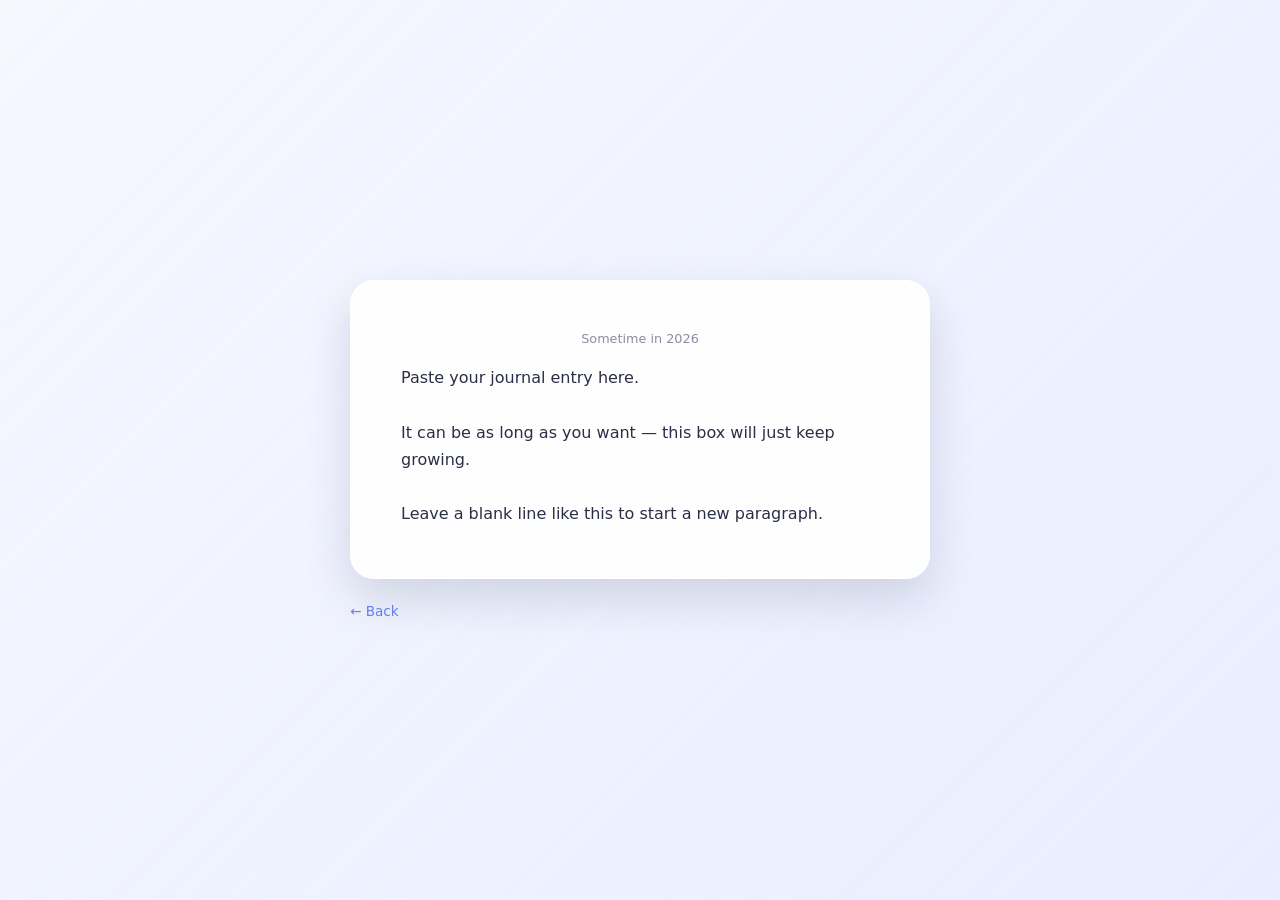
==== journal.html @ 19faa73a "Update" ====
<!DOCTYPE html>
<html lang="en">
<head>
  <meta charset="UTF-8">
  <meta name="viewport" content="width=device-width, initial-scale=1.0">
  <meta name="theme-color" content="#667eea">
  <title>📓 A Journal Entry</title>
  <link rel="stylesheet" href="style.css">

  <!--
    This page reuses style.css from the main site so the
    colors/fonts match, plus a few extra rules just for
    the journal text below.
  -->
  <style>
    .journal-wrap {
      width: min(680px, 100%);
      margin: 0 auto;
      padding: clamp(30px, 6vw, 60px) clamp(22px, 6vw, 50px);
    }

    .journal-card {
      background: rgba(255, 255, 255, 0.9);
      border: 1px solid rgba(255, 255, 255, 0.75);
      border-radius: 24px;
      padding: clamp(28px, 6vw, 50px);
      box-shadow: 0 20px 45px rgba(35, 40, 70, 0.15);
    }

    .journal-date {
      font-size: 0.8rem;
      color: #8a8da0;
      margin-bottom: 18px;
      text-align: center;
    }

    .journal-text {
      white-space: pre-wrap;   /* keeps your line breaks/paragraphs as typed */
      font-size: 1rem;
      line-height: 1.7;
      color: #2b2f45;
      text-align: left;
    }

    .back-link {
      display: inline-block;
      margin-top: 24px;
      font-size: 0.85rem;
      color: #667eea;
      text-decoration: none;
    }

    .back-link:hover {
      text-decoration: underline;
    }
  </style>
</head>

<body>

  <!-- Same background layer as the main page -->
  <div id="background" class="background" aria-hidden="true"
       style="background-image: url('photos/default.jpg');"></div>
  <div class="background-overlay" aria-hidden="true"></div>

  <main class="app">
    <div class="journal-wrap">

      <div class="journal-card">

        <!--
          Optional: put a date or title here.
          Just delete this line if you don't want one.
        -->
        <div class="journal-date">Sometime in 2026</div>

        <!--
          ===============================================
          PASTE YOUR JOURNAL ENTRY BELOW
          ===============================================
          Just type or paste it right here, between the
          <div> tags. Leave blank lines between paragraphs
          if you want spacing between them — they'll show
          up the same way you typed them.
        -->
        <div class="journal-text">Paste your journal entry here.

It can be as long as you want — this box will just keep growing.

Leave a blank line like this to start a new paragraph.</div>

      </div>

      <a class="back-link" href="index.html">&larr; Back</a>

    </div>
  </main>

</body>
</html>
---- style.css ----
/*
  ============================================================
  HAYLEA PICK-ME-UP — STYLE SHEET
  ============================================================

  This is where you change how the website LOOKS.

  Want a different background?
  Change the .background section below.

  Want a darker card?
  Change .card.

  Want different button colors?
  Change button.

  Don't be afraid to experiment. CSS is very forgiving.
  ============================================================
*/

* {
  box-sizing: border-box;
}

:root {
  font-family:
    Inter,
    ui-sans-serif,
    system-ui,
    -apple-system,
    BlinkMacSystemFont,
    "Segoe UI",
    sans-serif;

  color: #20243a;
  background: #eef1ff;
}

/* ------------------------------------------------------------
   PAGE
   ------------------------------------------------------------ */

body {
  margin: 0;
  min-height: 100vh;
  overflow-x: hidden;
}

/* ------------------------------------------------------------
   ROTATING PHOTO BACKGROUND
   ------------------------------------------------------------ */

.background {
  position: fixed;
  inset: 0;
  z-index: -3;

  background-image: url("photos/default.jpg");
  background-position: center;
  background-size: cover;
  background-repeat: no-repeat;

  /*
    JavaScript changes this background image.

    The transition makes the photo fade rather than suddenly
    switching.
  */
  transition: opacity 0.7s ease, transform 1.2s ease;

  transform: scale(1.02);
}

/*
  This dark/soft layer sits over the photograph.

  Increase the last number in rgba() if you want the photo
  darker.

  Example:
    rgba(20, 25, 50, 0.65)

  Less:
    rgba(20, 25, 50, 0.25)
*/
.background-overlay {
  position: fixed;
  inset: 0;
  z-index: -2;

  background:
    linear-gradient(
      135deg,
      rgba(255, 255, 255, 0.45),
      rgba(230, 235, 255, 0.65)
    );

  backdrop-filter: blur(2px);
}

/* ------------------------------------------------------------
   MAIN LAYOUT
   ------------------------------------------------------------ */

.app {
  min-height: 100vh;

  display: flex;
  flex-direction: column;
  align-items: center;
  justify-content: center;

  padding: 24px;
}

/* ------------------------------------------------------------
   LITTLE DECORATION
   ------------------------------------------------------------ */

.sparkles {
  color: rgba(86, 99, 180, 0.75);

  letter-spacing: 8px;
  margin-bottom: 12px;

  animation: float 3s ease-in-out infinite;
}

/* ------------------------------------------------------------
   MESSAGE CARD
   ------------------------------------------------------------ */

.card {
  width: min(680px, 100%);

  padding:
    clamp(34px, 7vw, 70px)
    clamp(25px, 7vw, 65px);

  text-align: center;

  border:
    1px solid
    rgba(255, 255, 255, 0.75);

  border-radius: 30px;

  /*
    This is the glass effect.

    Want more transparent?
      rgba(255,255,255,.55)

    Want more solid?
      rgba(255,255,255,.90)
  */
  background: rgba(255, 255, 255, 0.72);

  box-shadow:
    0 25px 70px
    rgba(63, 73, 130, 0.25);

  backdrop-filter: blur(16px);

  transition:
    transform 0.25s ease,
    box-shadow 0.25s ease;
}

/* Animation applied when a new message appears */
.card.pop {
  animation: pop 0.38s ease;
}

/* ------------------------------------------------------------
   TEXT
   ------------------------------------------------------------ */

.tiny-label {
  text-transform: uppercase;

  letter-spacing: 3px;

  font-size: 0.72rem;
  font-weight: 700;

  color: #727aa6;
}

.emoji {
  font-size: 3.3rem;
  margin: 20px 0 8px;
}

.category {
  margin: 0;

  font-size: 0.75rem;
  font-weight: 800;

  letter-spacing: 2px;

  color: #6870a5;
}

h1 {
  margin: 20px auto 16px;

  max-width: 570px;

  font-size:
    clamp(1.65rem, 5vw, 2.65rem);

  line-height: 1.2;

  font-weight: 750;
}

.subtext {
  margin:
    0 auto
    30px;

  max-width: 510px;

  color: #666b82;

  line-height: 1.6;

  font-size: 1rem;
}

/* ------------------------------------------------------------
   BUTTON
   ------------------------------------------------------------ */

button {
  border: 0;

  border-radius: 999px;

  padding:
    14px
    23px;

  font: inherit;

  font-weight: 750;

  color: white;

  background:
    linear-gradient(
      135deg,
      #667eea,
      #8b72d9
    );

  box-shadow:
    0 9px 25px
    rgba(102, 126, 234, 0.3);

  cursor: pointer;

  transition:
    transform 0.18s ease,
    box-shadow 0.18s ease;
}

button:hover {
  transform: translateY(-2px);

  box-shadow:
    0 12px 30px
    rgba(102, 126, 234, 0.38);
}

button:active {
  transform: translateY(0);
}

button:focus-visible {
  outline:
    3px solid
    rgba(102, 126, 234, 0.4);

  outline-offset: 4px;
}

.spotify-button {
  margin-top: 12px;
  background: linear-gradient(135deg, #1db954, #159447);
  box-shadow: 0 9px 25px rgba(29, 185, 84, 0.25);
}

.spotify-button:hover {
  box-shadow: 0 12px 30px rgba(29, 185, 84, 0.34);
}

.spotify-result {
  margin: 14px auto 0;
  max-width: 560px;
  color: #596078;
  font-size: 0.9rem;
  line-height: 1.5;
  min-height: 1.4em;
}

.hint {
  margin-top: 18px;

  font-size: 0.78rem;

  color: #8a8da0;
}

.special-message {
  margin-top: 20px;

  font-size: 0.98rem;

  color: rgba(234, 235, 236, 1);

  background: rgba(18, 53, 36, 0.75);
  padding: 10px 18px;
  border-radius: 10px;
}

/* ------------------------------------------------------------
   FOOTER
   ------------------------------------------------------------ */

footer {
  margin-top: 18px;

  color: #777c98;

  font-size: 0.75rem;

  text-align: center;
  
  background: rgba(220, 220, 220, 0.95);
  padding: 12px 20px;
  border-radius: 12px;
}

.sentence-button {
  margin-top: 8px;
  padding: 6px 12px;
  font-size: 0.5rem;
  border: none;
  border-radius: 999px;
  cursor: pointer;
  color: #ffffff;
  background: linear-gradient(135deg, #425fdd, #8a40d3);
  box-shadow: 0 6px 16px rgba(115, 136, 228, 0.3);
}

.sentence-button:hover {
  box-shadow: 0 6px 16px rgba(128, 149, 241, 0.4);
}

.sentence-result {
  margin: 10px auto 0;
  max-width: 560px;
  color: #6478dd;
  font-size: 0.6rem;
  line-height: 1.5;
  min-height: 1.2em;
}

.journal-link {
  display: inline-block;
  margin-top: 14px;
  font-size: 0.78rem;
  color: #667eea;
  text-decoration: none;
}

.journal-link:hover {
  text-decoration: underline;
}

/* ------------------------------------------------------------
   ANIMATIONS
   ------------------------------------------------------------ */

@keyframes pop {
  0% {
    opacity: 0.35;
    transform: scale(0.98);
  }

  100% {
    opacity: 1;
    transform: scale(1);
  }
}

@keyframes float {
  0%,
  100% {
    transform: translateY(0);
  }

  50% {
    transform: translateY(-5px);
  }
}

/* ------------------------------------------------------------
   MOBILE
   ------------------------------------------------------------ */

@media (max-width: 600px) {
  .app {
    padding: 16px;
  }

  .card {
    border-radius: 24px;
  }
}

/* Respect people who prefer reduced motion */
@media (prefers-reduced-motion: reduce) {
  *,
  *::before,
  *::after {
    animation: none !important;
    transition: none !important;
  }
}
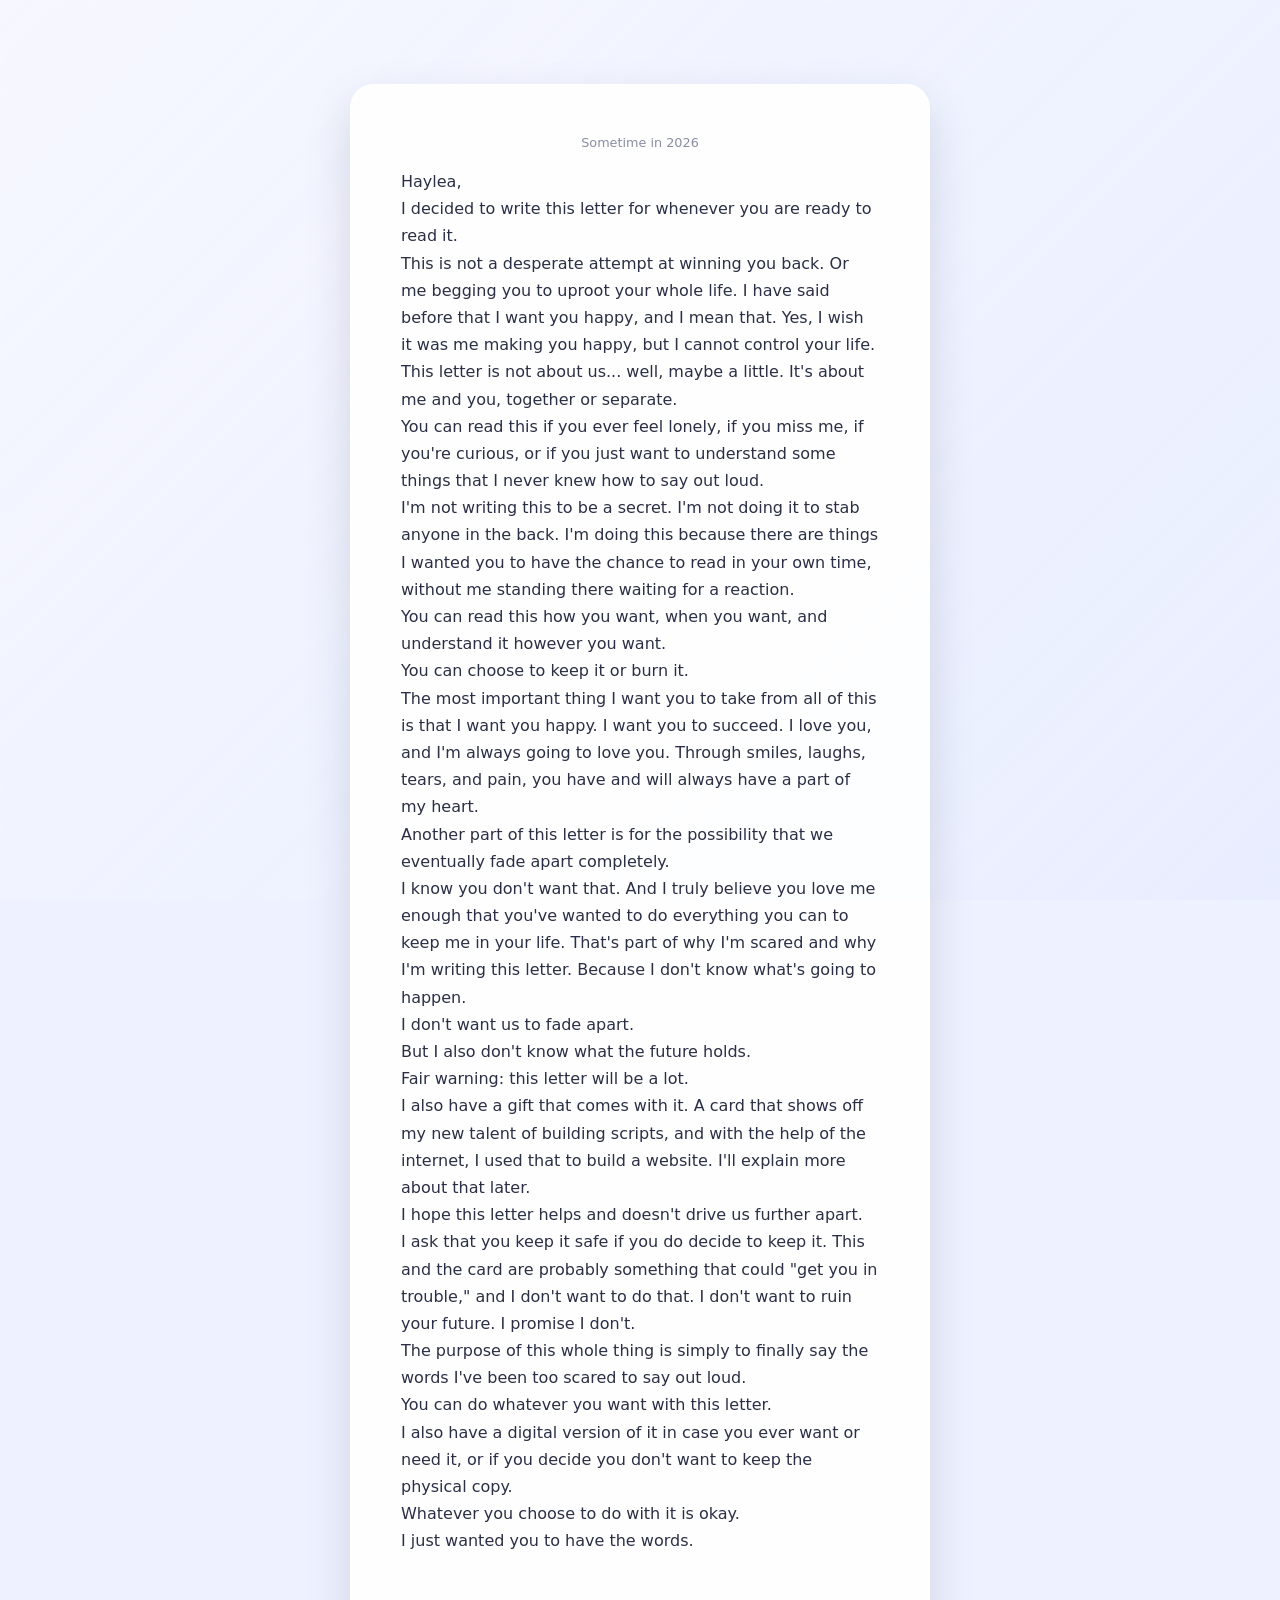
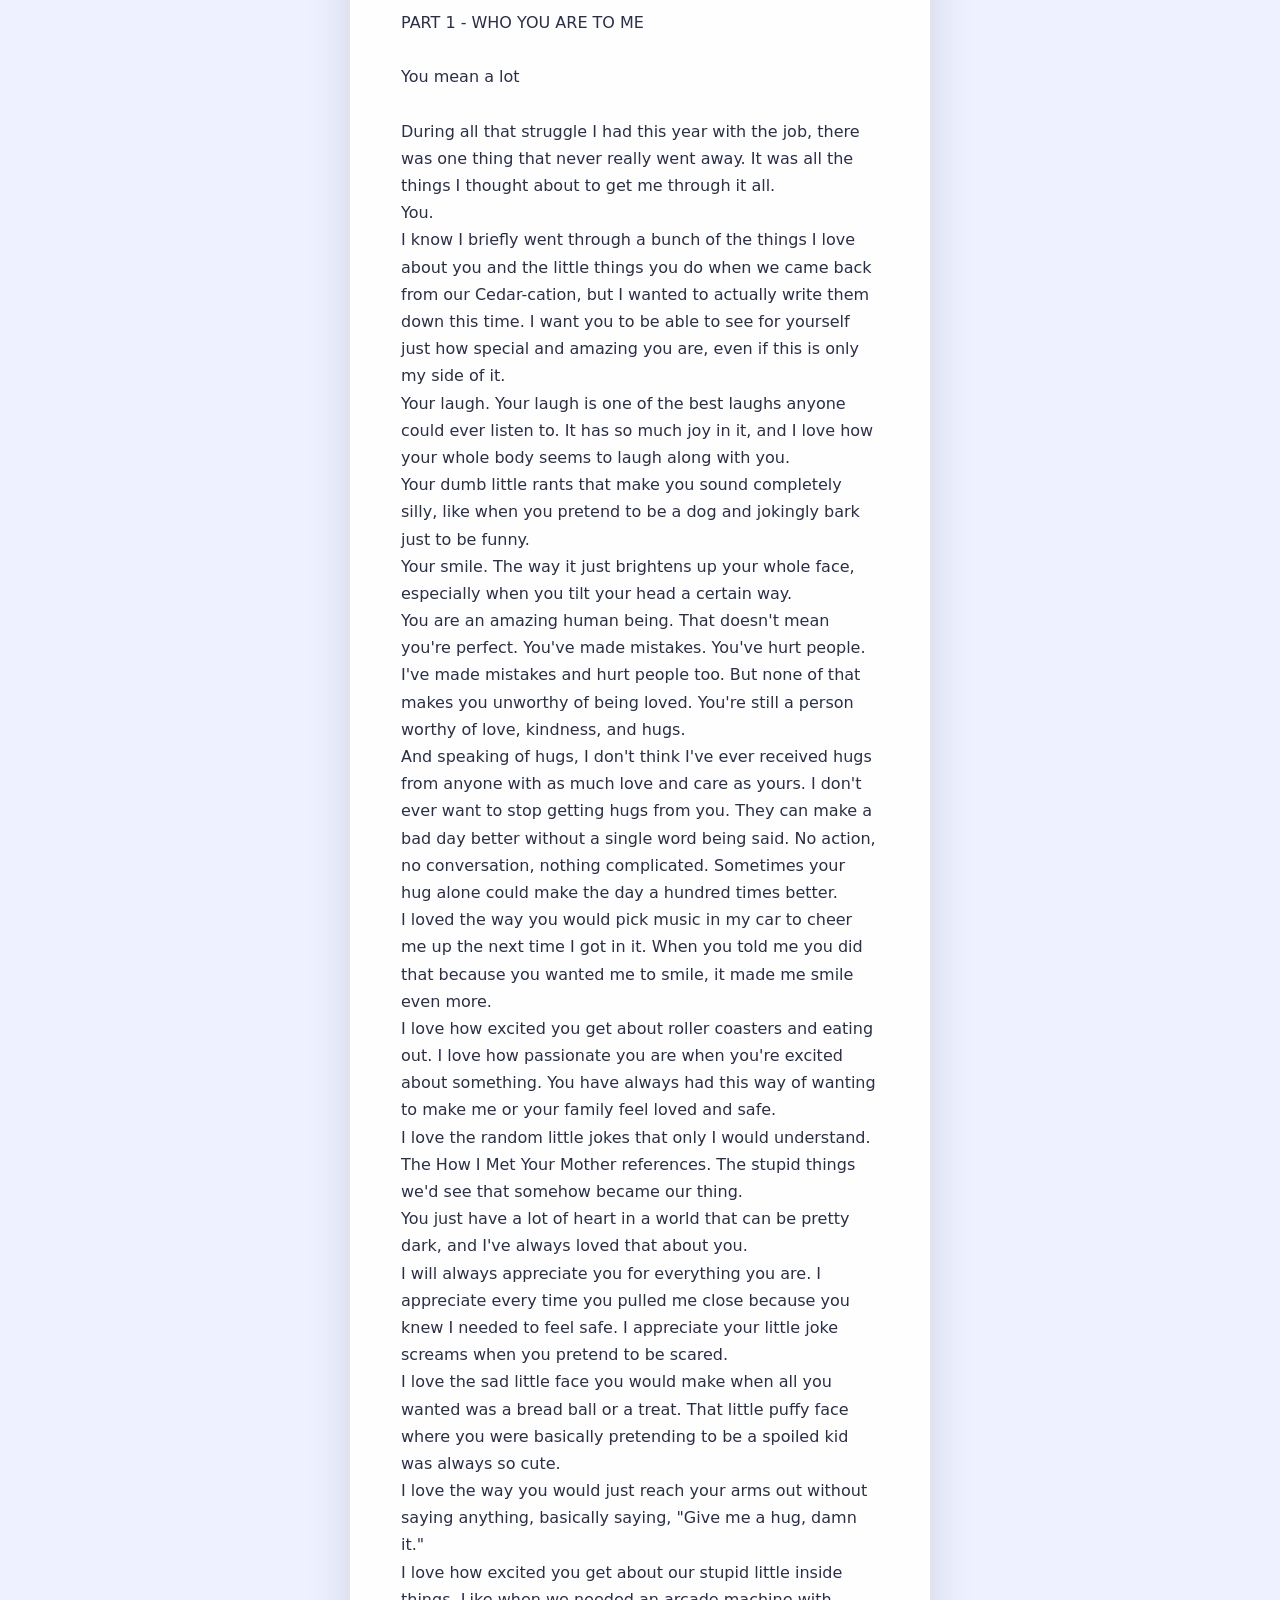
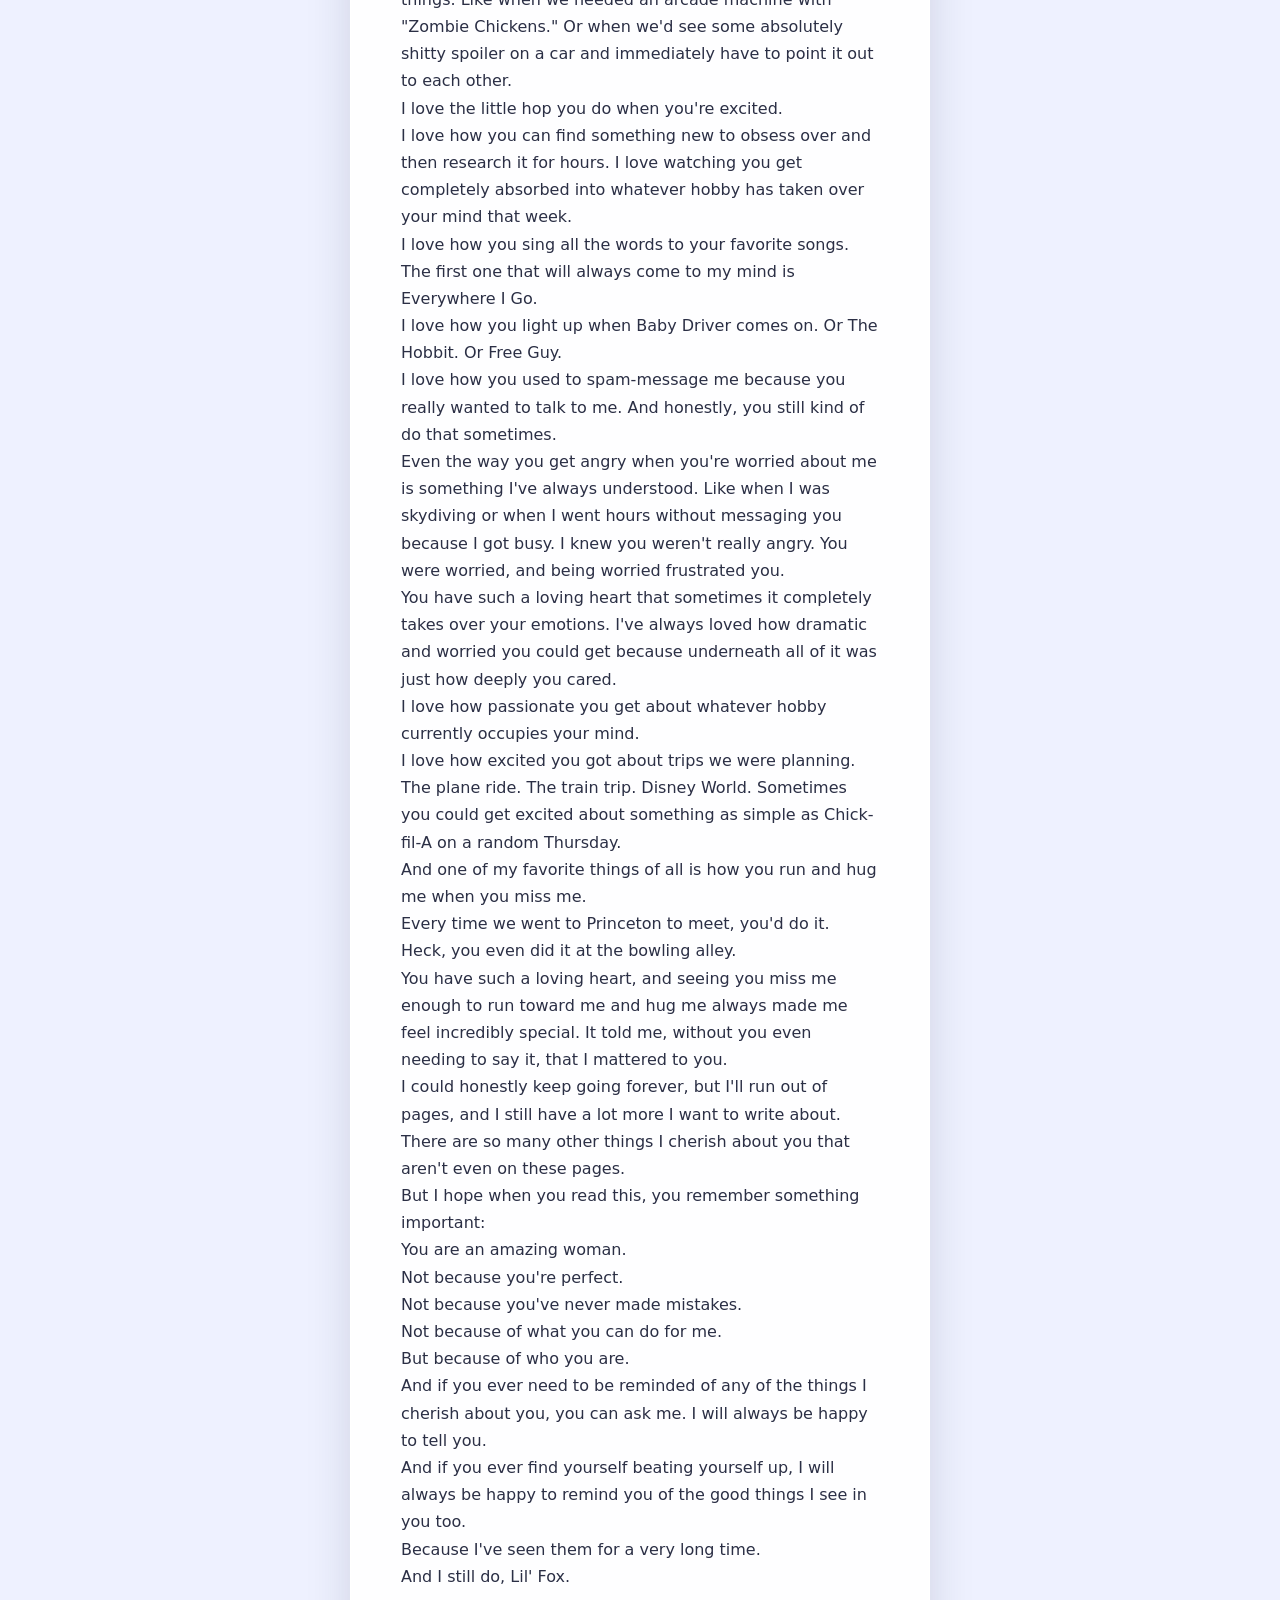
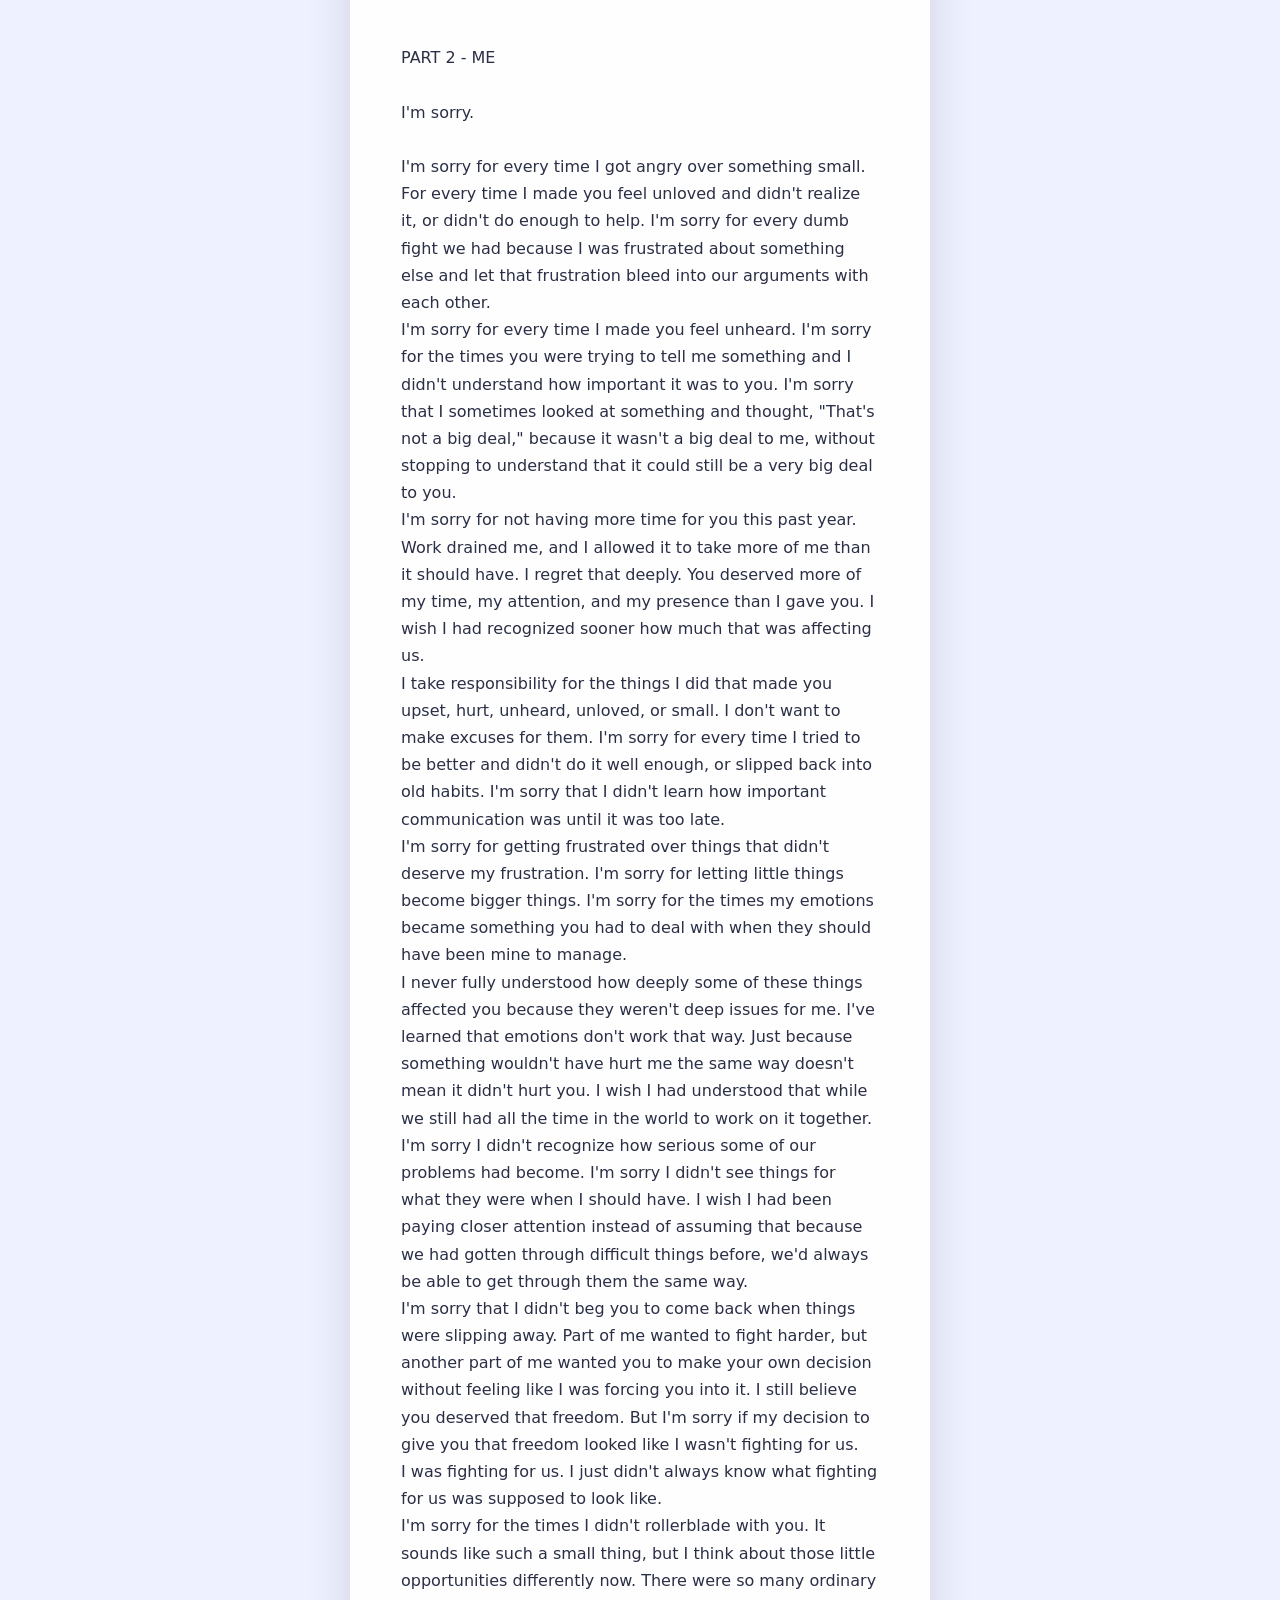
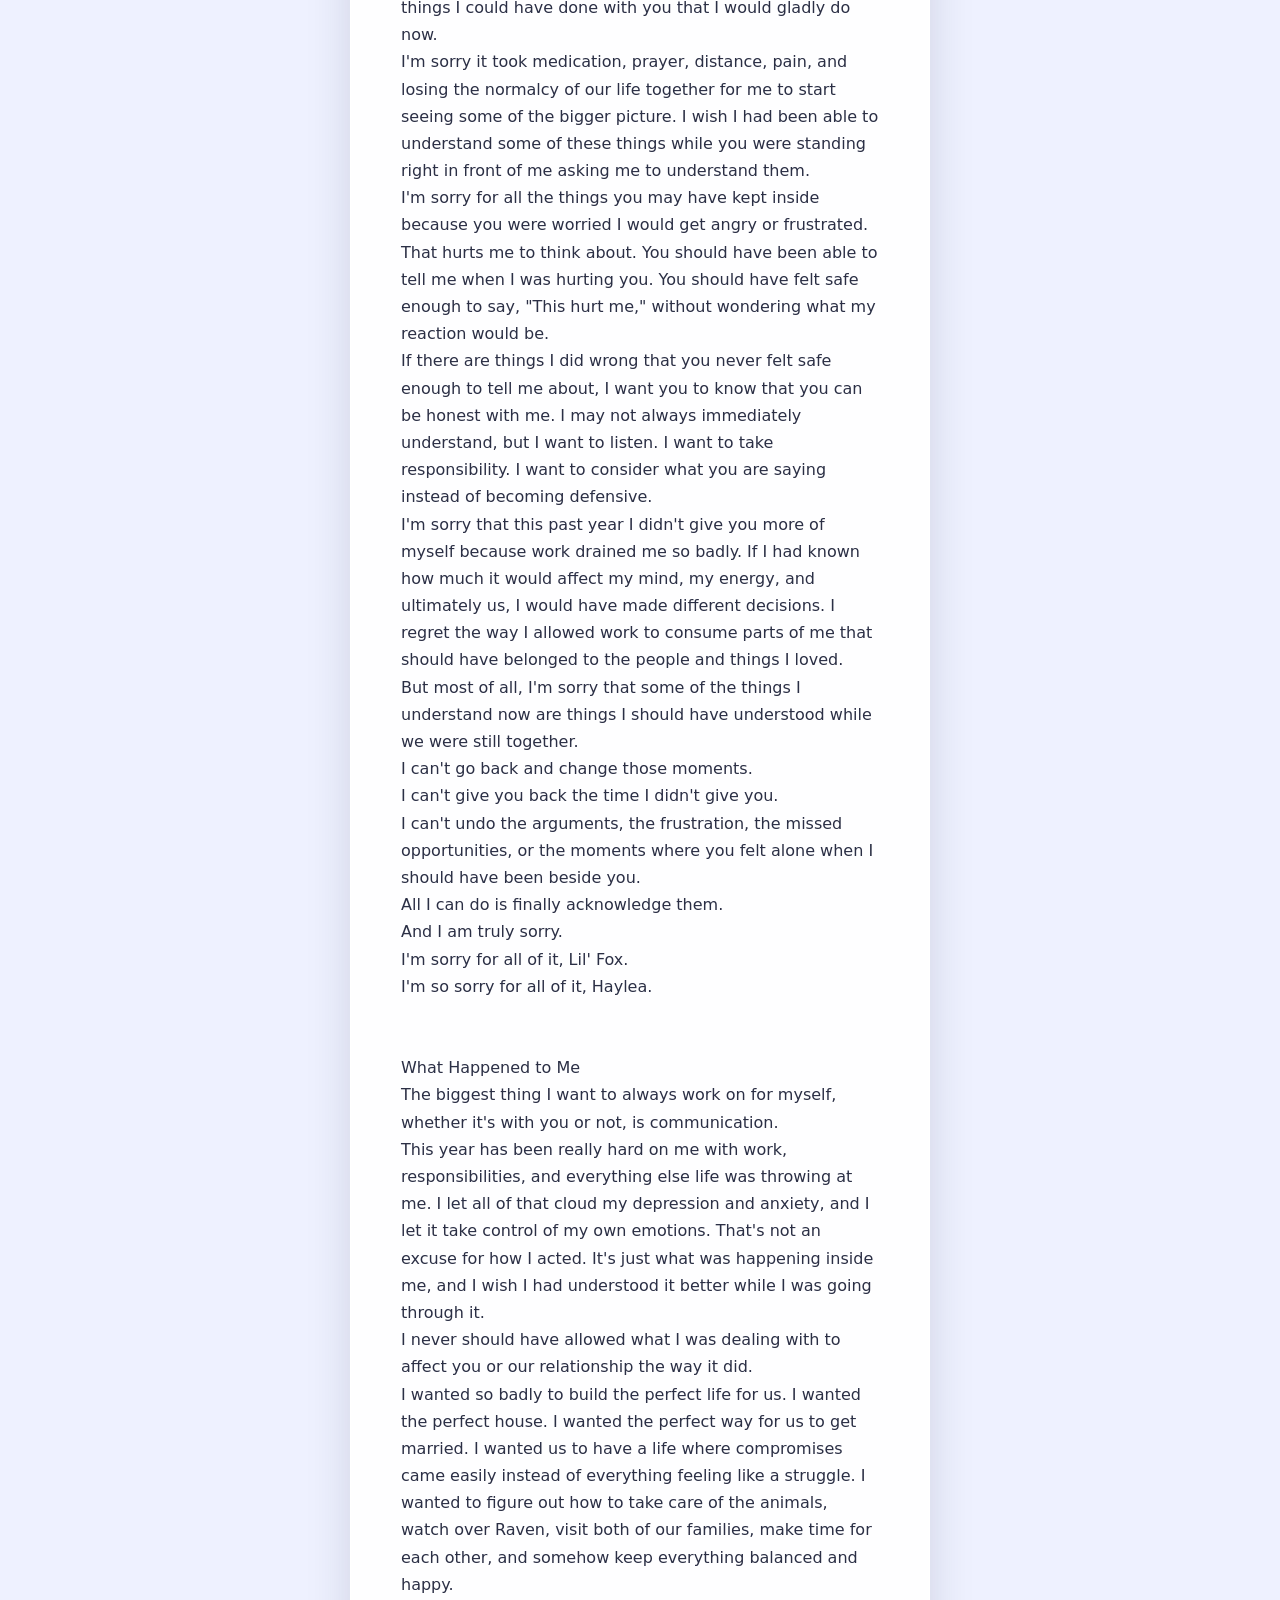
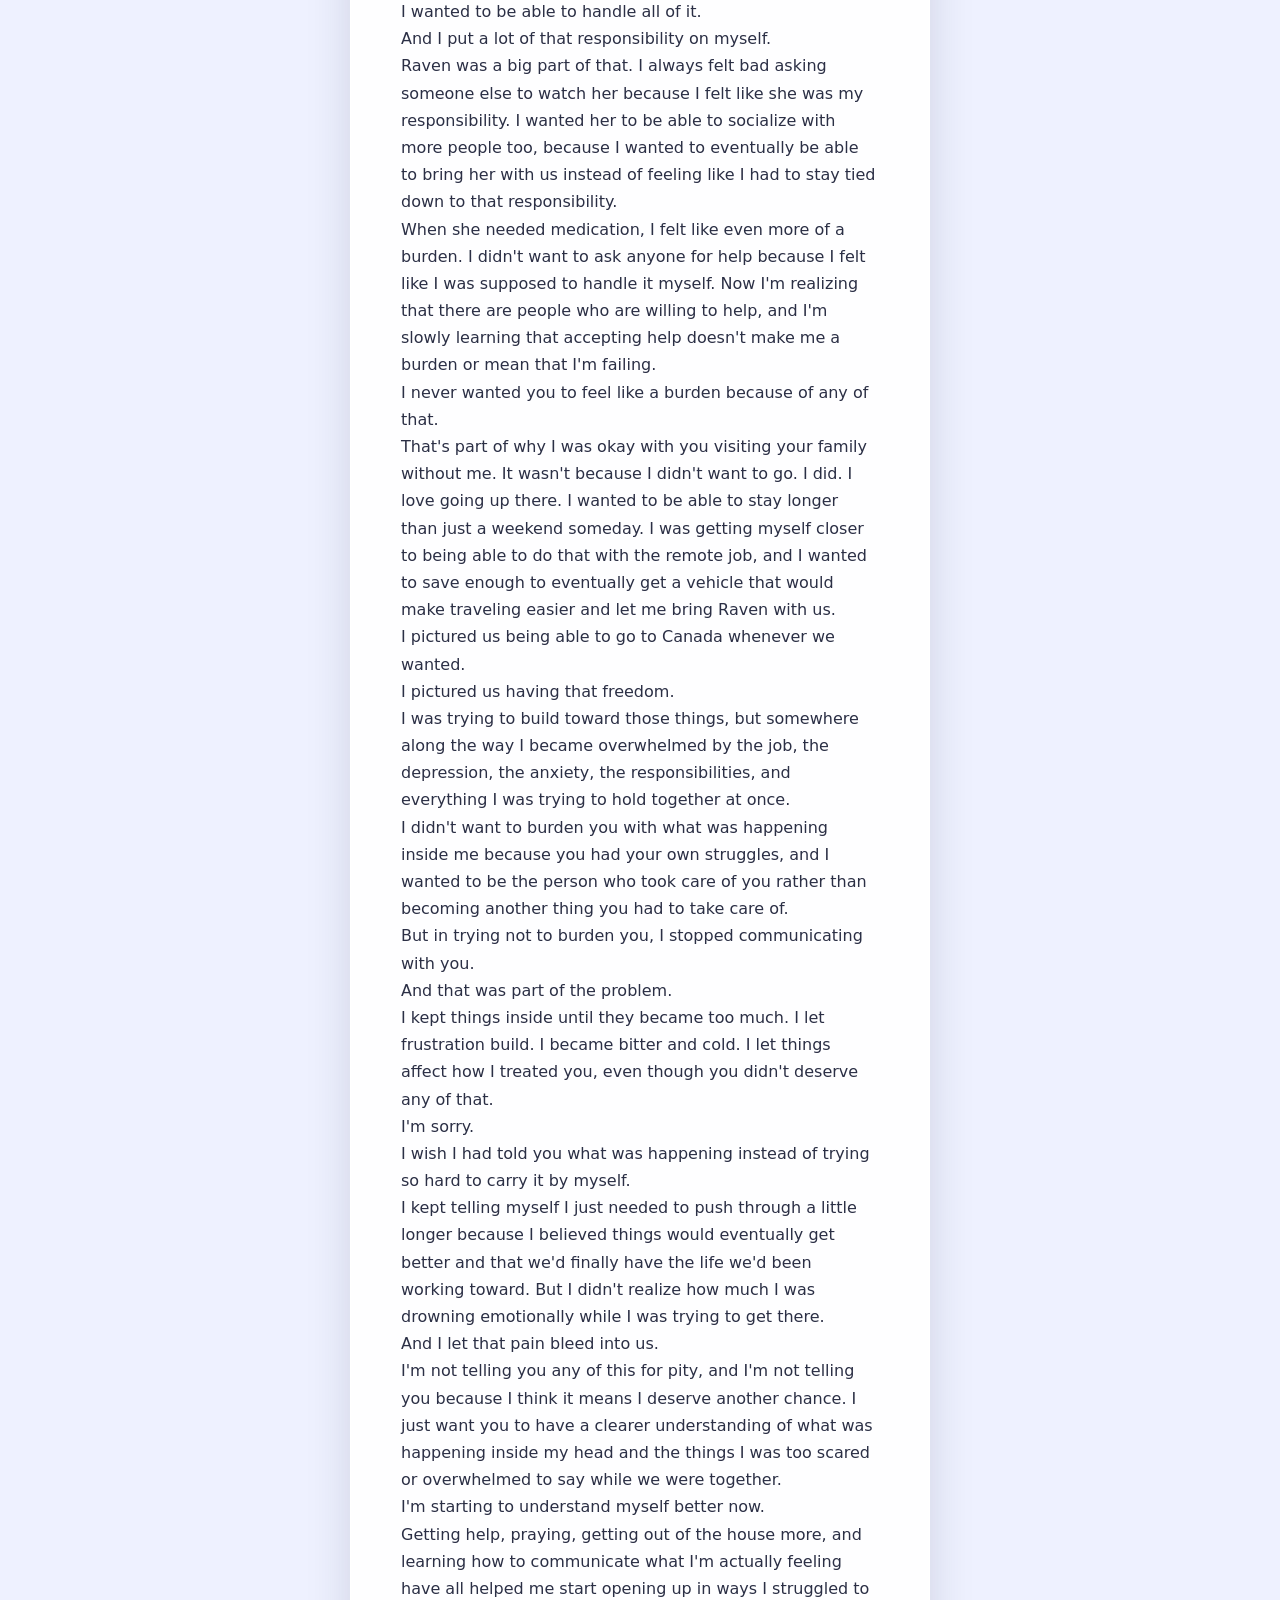
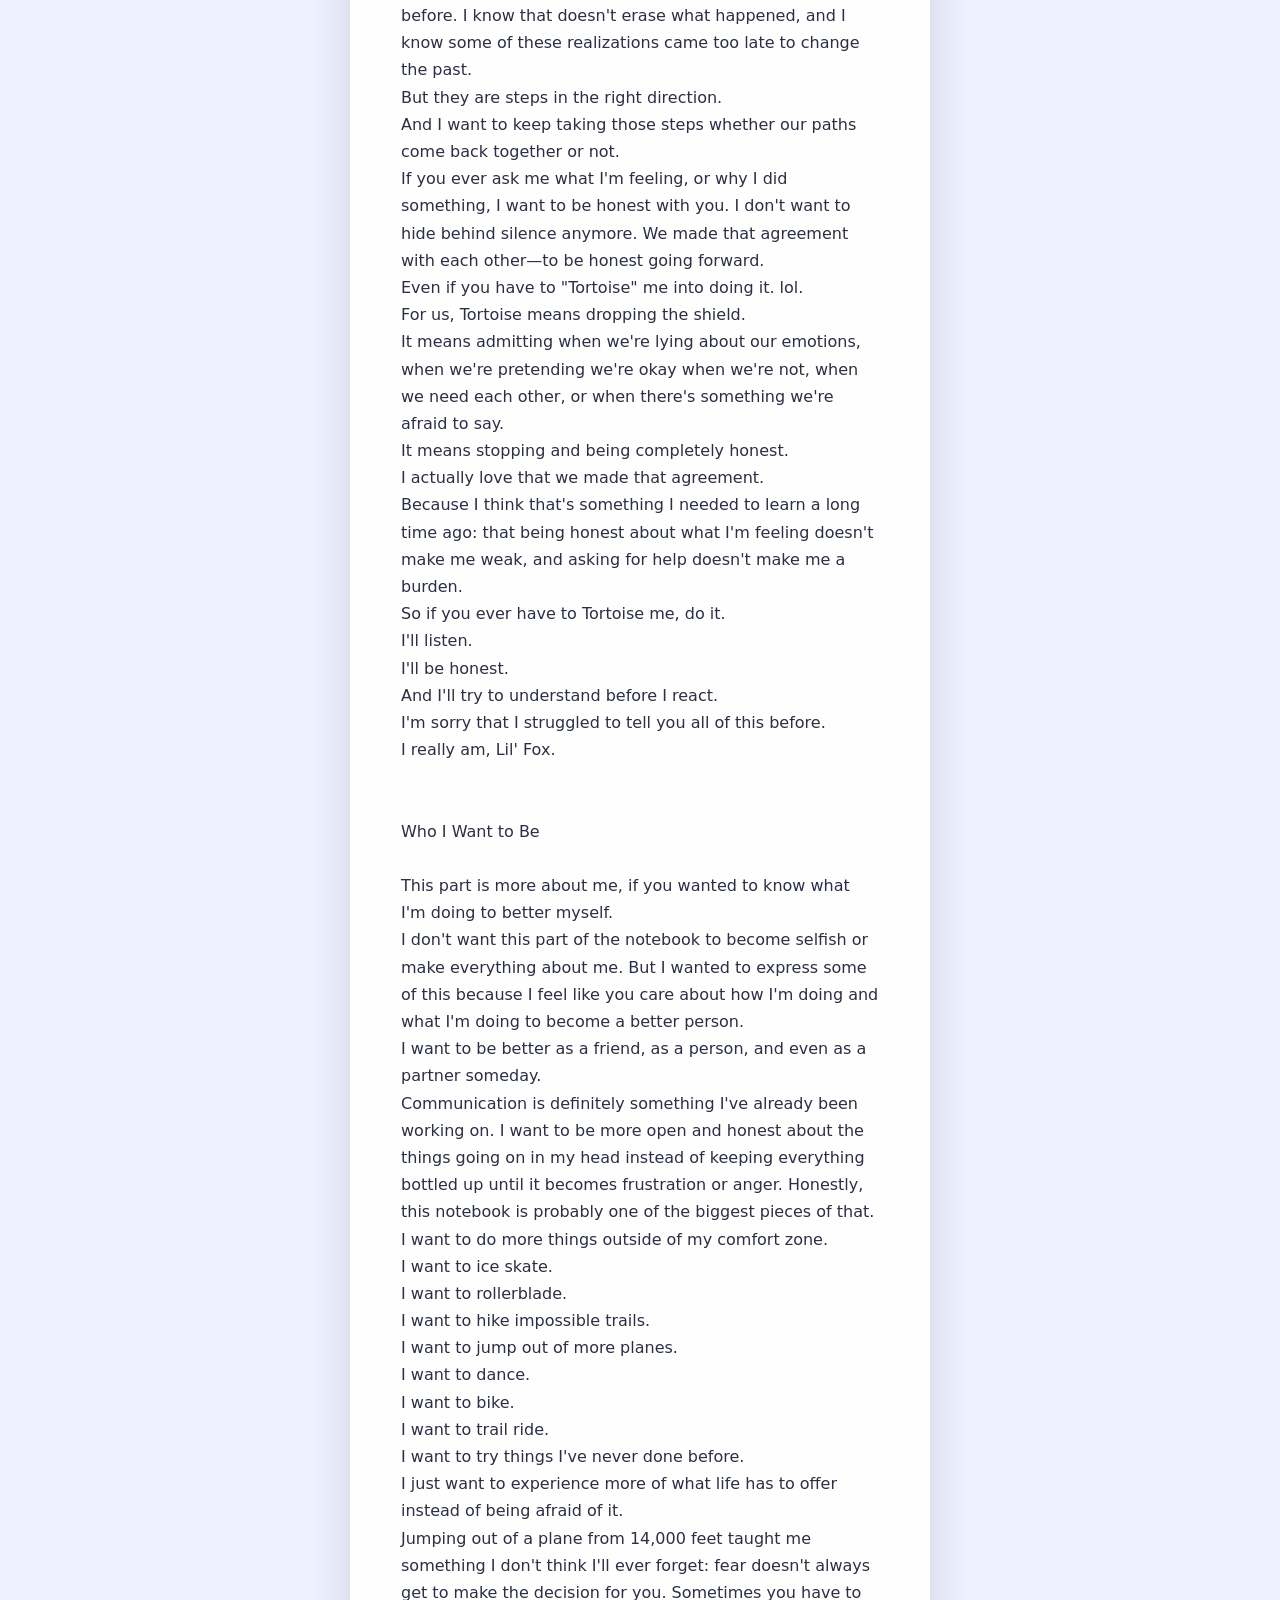
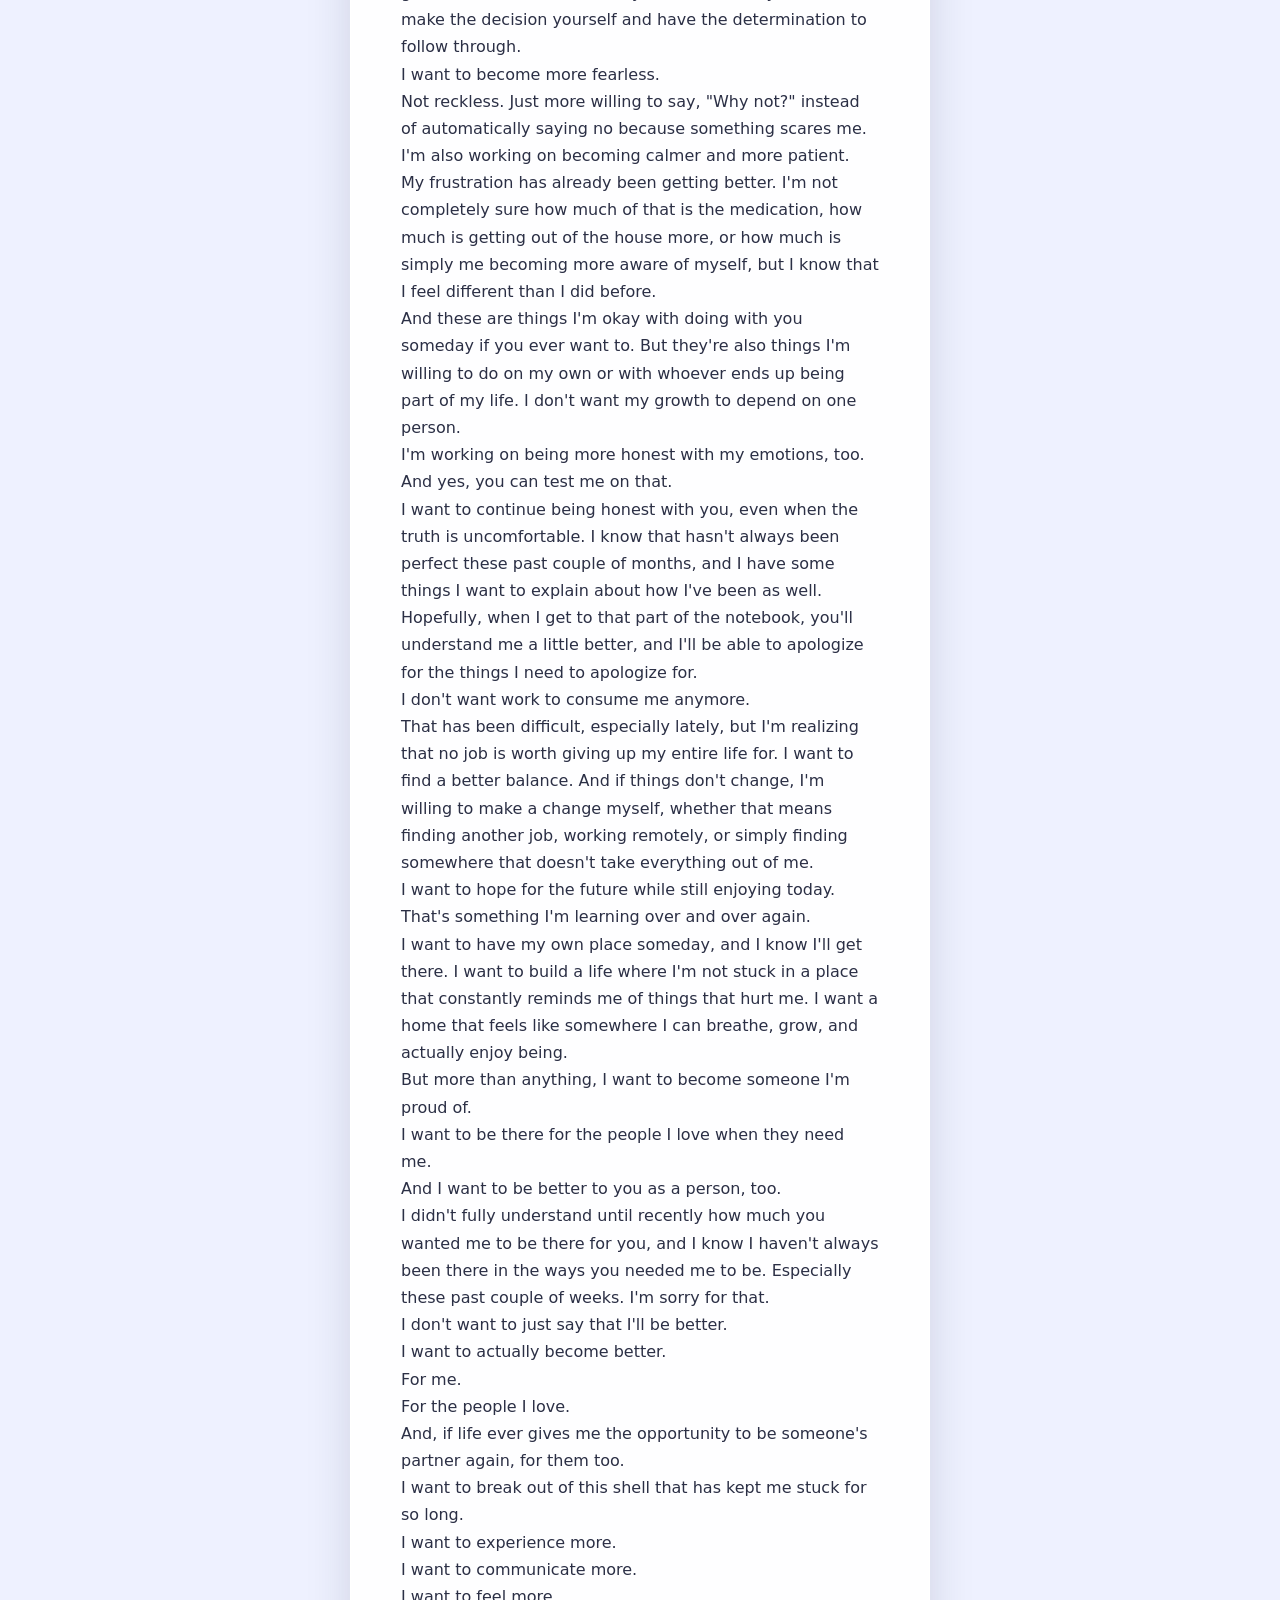
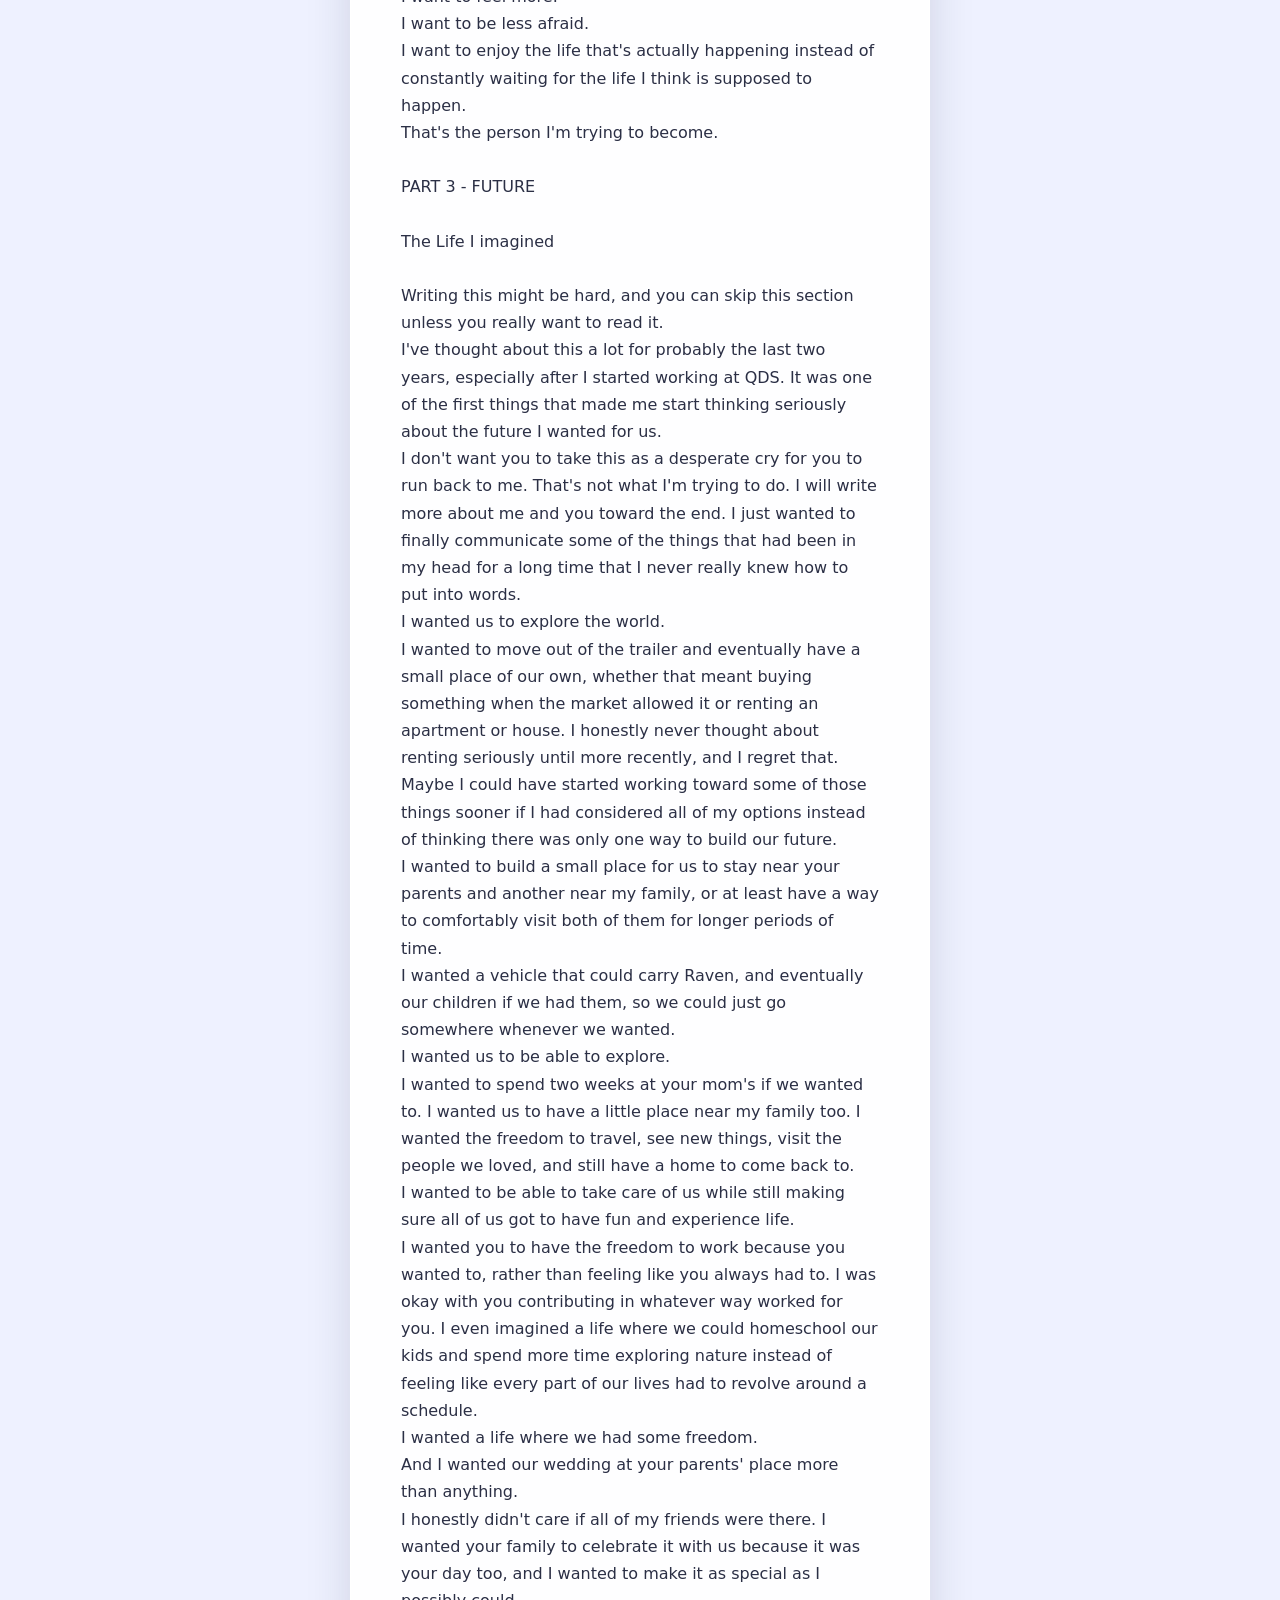
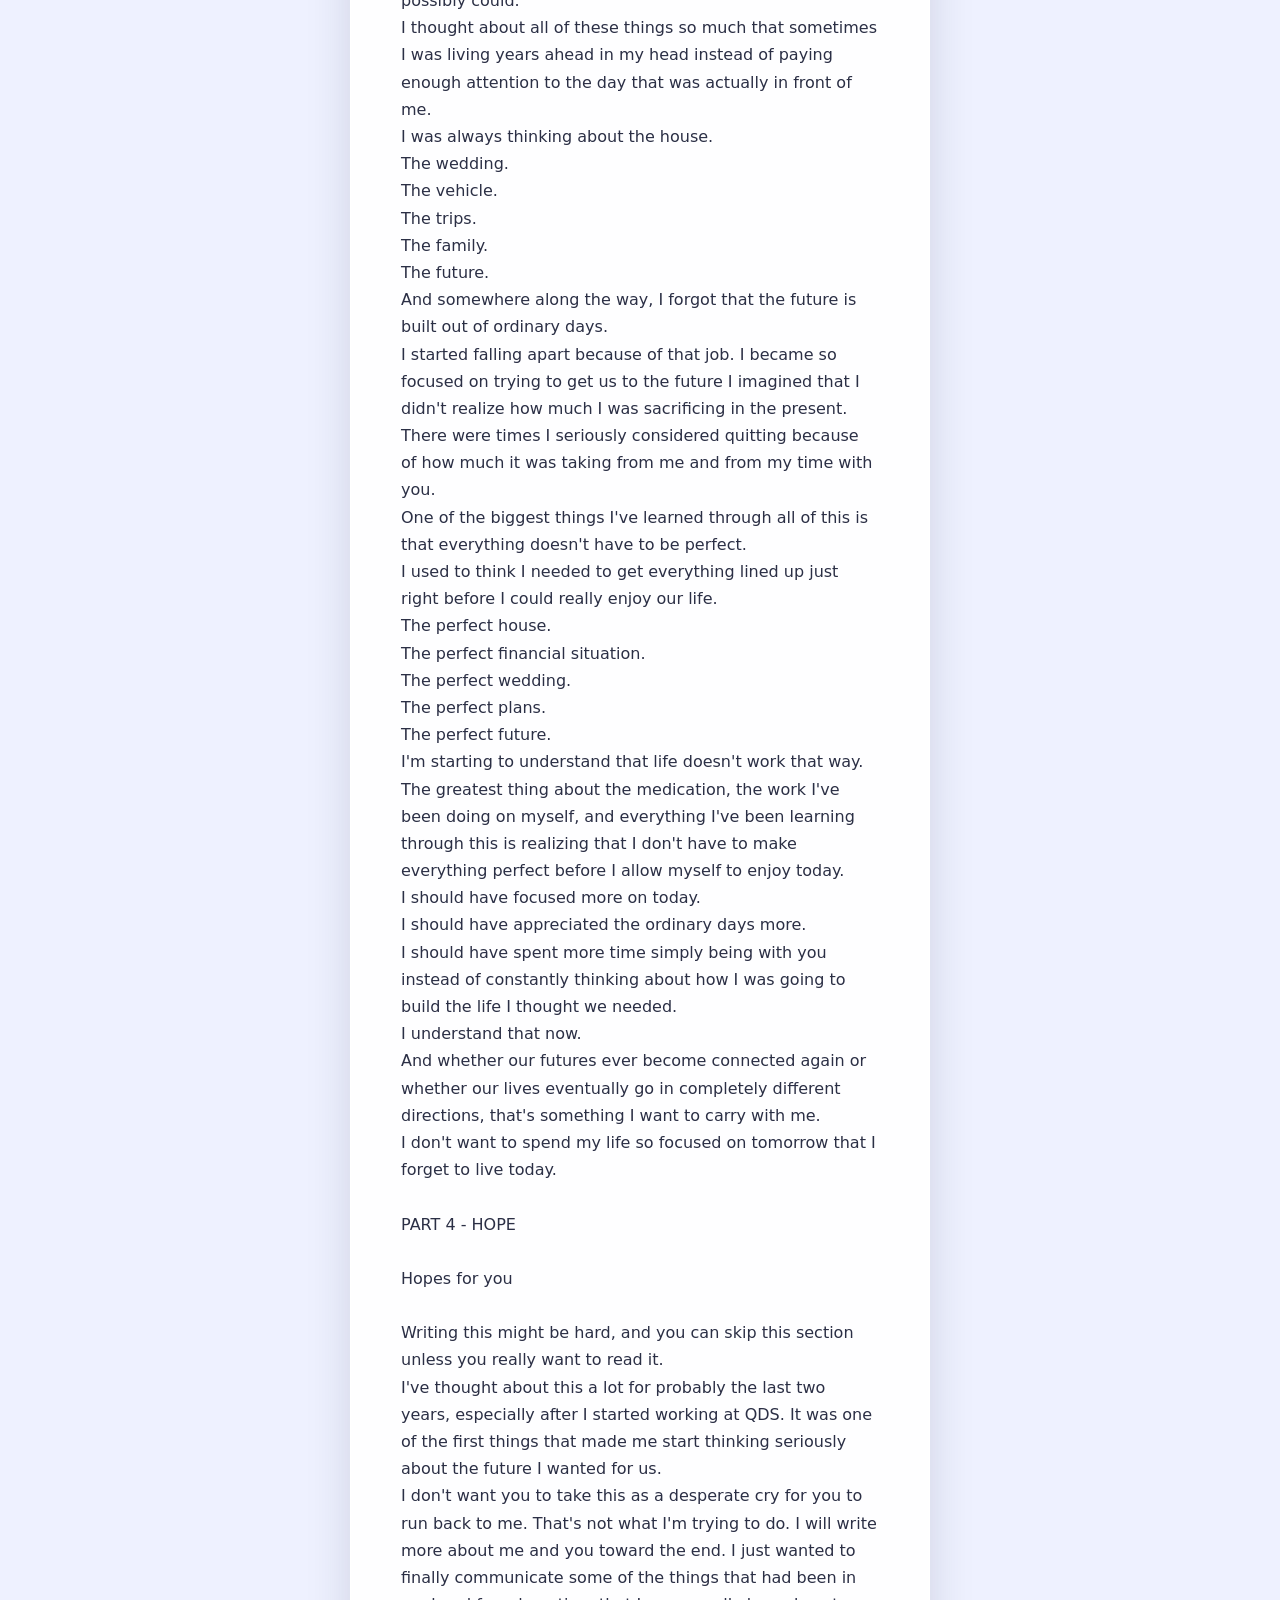
==== commit dd2bfa0f: "Update" ====
--- a/journal.html
+++ b/journal.html
@@ -83,11 +83,289 @@
           if you want spacing between them — they'll show
           up the same way you typed them.
         -->
-        <div class="journal-text">Paste your journal entry here.
-
-It can be as long as you want — this box will just keep growing.
-
-Leave a blank line like this to start a new paragraph.</div>
+        <div class="journal-text">Haylea,
+I decided to write this letter for whenever you are ready to read it.
+This is not a desperate attempt at winning you back. Or me begging you to uproot your whole life. I have said before that I want you happy, and I mean that. Yes, I wish it was me making you happy, but I cannot control your life.
+This letter is not about us... well, maybe a little. It's about me and you, together or separate.
+You can read this if you ever feel lonely, if you miss me, if you're curious, or if you just want to understand some things that I never knew how to say out loud.
+I'm not writing this to be a secret. I'm not doing it to stab anyone in the back. I'm doing this because there are things I wanted you to have the chance to read in your own time, without me standing there waiting for a reaction.
+You can read this how you want, when you want, and understand it however you want.
+You can choose to keep it or burn it.
+The most important thing I want you to take from all of this is that I want you happy. I want you to succeed. I love you, and I'm always going to love you. Through smiles, laughs, tears, and pain, you have and will always have a part of my heart.
+Another part of this letter is for the possibility that we eventually fade apart completely.
+I know you don't want that. And I truly believe you love me enough that you've wanted to do everything you can to keep me in your life. That's part of why I'm scared and why I'm writing this letter. Because I don't know what's going to happen.
+I don't want us to fade apart.
+But I also don't know what the future holds.
+Fair warning: this letter will be a lot.
+I also have a gift that comes with it. A card that shows off my new talent of building scripts, and with the help of the internet, I used that to build a website. I'll explain more about that later.
+I hope this letter helps and doesn't drive us further apart.
+I ask that you keep it safe if you do decide to keep it. This and the card are probably something that could "get you in trouble," and I don't want to do that. I don't want to ruin your future. I promise I don't.
+The purpose of this whole thing is simply to finally say the words I've been too scared to say out loud.
+You can do whatever you want with this letter.
+I also have a digital version of it in case you ever want or need it, or if you decide you don't want to keep the physical copy.
+Whatever you choose to do with it is okay.
+I just wanted you to have the words.
+
+
+PART 1 - WHO YOU ARE TO ME
+
+You mean a lot
+
+During all that struggle I had this year with the job, there was one thing that never really went away. It was all the things I thought about to get me through it all.
+You.
+I know I briefly went through a bunch of the things I love about you and the little things you do when we came back from our Cedar-cation, but I wanted to actually write them down this time. I want you to be able to see for yourself just how special and amazing you are, even if this is only my side of it.
+Your laugh. Your laugh is one of the best laughs anyone could ever listen to. It has so much joy in it, and I love how your whole body seems to laugh along with you.
+Your dumb little rants that make you sound completely silly, like when you pretend to be a dog and jokingly bark just to be funny.
+Your smile. The way it just brightens up your whole face, especially when you tilt your head a certain way.
+You are an amazing human being. That doesn't mean you're perfect. You've made mistakes. You've hurt people. I've made mistakes and hurt people too. But none of that makes you unworthy of being loved. You're still a person worthy of love, kindness, and hugs.
+And speaking of hugs, I don't think I've ever received hugs from anyone with as much love and care as yours. I don't ever want to stop getting hugs from you. They can make a bad day better without a single word being said. No action, no conversation, nothing complicated. Sometimes your hug alone could make the day a hundred times better.
+I loved the way you would pick music in my car to cheer me up the next time I got in it. When you told me you did that because you wanted me to smile, it made me smile even more.
+I love how excited you get about roller coasters and eating out. I love how passionate you are when you're excited about something. You have always had this way of wanting to make me or your family feel loved and safe.
+I love the random little jokes that only I would understand. The How I Met Your Mother references. The stupid things we'd see that somehow became our thing.
+You just have a lot of heart in a world that can be pretty dark, and I've always loved that about you.
+I will always appreciate you for everything you are. I appreciate every time you pulled me close because you knew I needed to feel safe. I appreciate your little joke screams when you pretend to be scared.
+I love the sad little face you would make when all you wanted was a bread ball or a treat. That little puffy face where you were basically pretending to be a spoiled kid was always so cute.
+I love the way you would just reach your arms out without saying anything, basically saying, "Give me a hug, damn it."
+I love how excited you get about our stupid little inside things. Like when we needed an arcade machine with "Zombie Chickens." Or when we'd see some absolutely shitty spoiler on a car and immediately have to point it out to each other.
+I love the little hop you do when you're excited.
+I love how you can find something new to obsess over and then research it for hours. I love watching you get completely absorbed into whatever hobby has taken over your mind that week.
+I love how you sing all the words to your favorite songs. The first one that will always come to my mind is Everywhere I Go.
+I love how you light up when Baby Driver comes on. Or The Hobbit. Or Free Guy.
+I love how you used to spam-message me because you really wanted to talk to me. And honestly, you still kind of do that sometimes.
+Even the way you get angry when you're worried about me is something I've always understood. Like when I was skydiving or when I went hours without messaging you because I got busy. I knew you weren't really angry. You were worried, and being worried frustrated you.
+You have such a loving heart that sometimes it completely takes over your emotions. I've always loved how dramatic and worried you could get because underneath all of it was just how deeply you cared.
+I love how passionate you get about whatever hobby currently occupies your mind.
+I love how excited you got about trips we were planning. The plane ride. The train trip. Disney World. Sometimes you could get excited about something as simple as Chick-fil-A on a random Thursday.
+And one of my favorite things of all is how you run and hug me when you miss me.
+Every time we went to Princeton to meet, you'd do it. Heck, you even did it at the bowling alley.
+You have such a loving heart, and seeing you miss me enough to run toward me and hug me always made me feel incredibly special. It told me, without you even needing to say it, that I mattered to you.
+I could honestly keep going forever, but I'll run out of pages, and I still have a lot more I want to write about. There are so many other things I cherish about you that aren't even on these pages.
+But I hope when you read this, you remember something important:
+You are an amazing woman.
+Not because you're perfect.
+Not because you've never made mistakes.
+Not because of what you can do for me.
+But because of who you are.
+And if you ever need to be reminded of any of the things I cherish about you, you can ask me. I will always be happy to tell you.
+And if you ever find yourself beating yourself up, I will always be happy to remind you of the good things I see in you too.
+Because I've seen them for a very long time.
+And I still do, Lil' Fox.
+
+
+PART 2 - ME
+
+I'm sorry.
+
+I'm sorry for every time I got angry over something small. For every time I made you feel unloved and didn't realize it, or didn't do enough to help. I'm sorry for every dumb fight we had because I was frustrated about something else and let that frustration bleed into our arguments with each other.
+I'm sorry for every time I made you feel unheard. I'm sorry for the times you were trying to tell me something and I didn't understand how important it was to you. I'm sorry that I sometimes looked at something and thought, "That's not a big deal," because it wasn't a big deal to me, without stopping to understand that it could still be a very big deal to you.
+I'm sorry for not having more time for you this past year. Work drained me, and I allowed it to take more of me than it should have. I regret that deeply. You deserved more of my time, my attention, and my presence than I gave you. I wish I had recognized sooner how much that was affecting us.
+I take responsibility for the things I did that made you upset, hurt, unheard, unloved, or small. I don't want to make excuses for them. I'm sorry for every time I tried to be better and didn't do it well enough, or slipped back into old habits. I'm sorry that I didn't learn how important communication was until it was too late.
+I'm sorry for getting frustrated over things that didn't deserve my frustration. I'm sorry for letting little things become bigger things. I'm sorry for the times my emotions became something you had to deal with when they should have been mine to manage.
+I never fully understood how deeply some of these things affected you because they weren't deep issues for me. I've learned that emotions don't work that way. Just because something wouldn't have hurt me the same way doesn't mean it didn't hurt you. I wish I had understood that while we still had all the time in the world to work on it together.
+I'm sorry I didn't recognize how serious some of our problems had become. I'm sorry I didn't see things for what they were when I should have. I wish I had been paying closer attention instead of assuming that because we had gotten through difficult things before, we'd always be able to get through them the same way.
+I'm sorry that I didn't beg you to come back when things were slipping away. Part of me wanted to fight harder, but another part of me wanted you to make your own decision without feeling like I was forcing you into it. I still believe you deserved that freedom. But I'm sorry if my decision to give you that freedom looked like I wasn't fighting for us.
+I was fighting for us. I just didn't always know what fighting for us was supposed to look like.
+I'm sorry for the times I didn't rollerblade with you. It sounds like such a small thing, but I think about those little opportunities differently now. There were so many ordinary things I could have done with you that I would gladly do now.
+I'm sorry it took medication, prayer, distance, pain, and losing the normalcy of our life together for me to start seeing some of the bigger picture. I wish I had been able to understand some of these things while you were standing right in front of me asking me to understand them.
+I'm sorry for all the things you may have kept inside because you were worried I would get angry or frustrated. That hurts me to think about. You should have been able to tell me when I was hurting you. You should have felt safe enough to say, "This hurt me," without wondering what my reaction would be.
+If there are things I did wrong that you never felt safe enough to tell me about, I want you to know that you can be honest with me. I may not always immediately understand, but I want to listen. I want to take responsibility. I want to consider what you are saying instead of becoming defensive.
+I'm sorry that this past year I didn't give you more of myself because work drained me so badly. If I had known how much it would affect my mind, my energy, and ultimately us, I would have made different decisions. I regret the way I allowed work to consume parts of me that should have belonged to the people and things I loved.
+But most of all, I'm sorry that some of the things I understand now are things I should have understood while we were still together.
+I can't go back and change those moments.
+I can't give you back the time I didn't give you.
+I can't undo the arguments, the frustration, the missed opportunities, or the moments where you felt alone when I should have been beside you.
+All I can do is finally acknowledge them.
+And I am truly sorry.
+I'm sorry for all of it, Lil' Fox.
+I'm so sorry for all of it, Haylea.
+
+
+What Happened to Me
+The biggest thing I want to always work on for myself, whether it's with you or not, is communication.
+This year has been really hard on me with work, responsibilities, and everything else life was throwing at me. I let all of that cloud my depression and anxiety, and I let it take control of my own emotions. That's not an excuse for how I acted. It's just what was happening inside me, and I wish I had understood it better while I was going through it.
+I never should have allowed what I was dealing with to affect you or our relationship the way it did.
+I wanted so badly to build the perfect life for us. I wanted the perfect house. I wanted the perfect way for us to get married. I wanted us to have a life where compromises came easily instead of everything feeling like a struggle. I wanted to figure out how to take care of the animals, watch over Raven, visit both of our families, make time for each other, and somehow keep everything balanced and happy.
+I wanted to be able to handle all of it.
+And I put a lot of that responsibility on myself.
+Raven was a big part of that. I always felt bad asking someone else to watch her because I felt like she was my responsibility. I wanted her to be able to socialize with more people too, because I wanted to eventually be able to bring her with us instead of feeling like I had to stay tied down to that responsibility.
+When she needed medication, I felt like even more of a burden. I didn't want to ask anyone for help because I felt like I was supposed to handle it myself. Now I'm realizing that there are people who are willing to help, and I'm slowly learning that accepting help doesn't make me a burden or mean that I'm failing.
+I never wanted you to feel like a burden because of any of that.
+That's part of why I was okay with you visiting your family without me. It wasn't because I didn't want to go. I did. I love going up there. I wanted to be able to stay longer than just a weekend someday. I was getting myself closer to being able to do that with the remote job, and I wanted to save enough to eventually get a vehicle that would make traveling easier and let me bring Raven with us.
+I pictured us being able to go to Canada whenever we wanted.
+I pictured us having that freedom.
+I was trying to build toward those things, but somewhere along the way I became overwhelmed by the job, the depression, the anxiety, the responsibilities, and everything I was trying to hold together at once.
+I didn't want to burden you with what was happening inside me because you had your own struggles, and I wanted to be the person who took care of you rather than becoming another thing you had to take care of.
+But in trying not to burden you, I stopped communicating with you.
+And that was part of the problem.
+I kept things inside until they became too much. I let frustration build. I became bitter and cold. I let things affect how I treated you, even though you didn't deserve any of that.
+I'm sorry.
+I wish I had told you what was happening instead of trying so hard to carry it by myself.
+I kept telling myself I just needed to push through a little longer because I believed things would eventually get better and that we'd finally have the life we'd been working toward. But I didn't realize how much I was drowning emotionally while I was trying to get there.
+And I let that pain bleed into us.
+I'm not telling you any of this for pity, and I'm not telling you because I think it means I deserve another chance. I just want you to have a clearer understanding of what was happening inside my head and the things I was too scared or overwhelmed to say while we were together.
+I'm starting to understand myself better now.
+Getting help, praying, getting out of the house more, and learning how to communicate what I'm actually feeling have all helped me start opening up in ways I struggled to before. I know that doesn't erase what happened, and I know some of these realizations came too late to change the past.
+But they are steps in the right direction.
+And I want to keep taking those steps whether our paths come back together or not.
+If you ever ask me what I'm feeling, or why I did something, I want to be honest with you. I don't want to hide behind silence anymore. We made that agreement with each other—to be honest going forward.
+Even if you have to "Tortoise" me into doing it. lol.
+For us, Tortoise means dropping the shield.
+It means admitting when we're lying about our emotions, when we're pretending we're okay when we're not, when we need each other, or when there's something we're afraid to say.
+It means stopping and being completely honest.
+I actually love that we made that agreement.
+Because I think that's something I needed to learn a long time ago: that being honest about what I'm feeling doesn't make me weak, and asking for help doesn't make me a burden.
+So if you ever have to Tortoise me, do it.
+I'll listen.
+I'll be honest.
+And I'll try to understand before I react.
+I'm sorry that I struggled to tell you all of this before.
+I really am, Lil' Fox. 
+
+
+Who I Want to Be
+
+This part is more about me, if you wanted to know what I'm doing to better myself.
+I don't want this part of the notebook to become selfish or make everything about me. But I wanted to express some of this because I feel like you care about how I'm doing and what I'm doing to become a better person.
+I want to be better as a friend, as a person, and even as a partner someday.
+Communication is definitely something I've already been working on. I want to be more open and honest about the things going on in my head instead of keeping everything bottled up until it becomes frustration or anger. Honestly, this notebook is probably one of the biggest pieces of that.
+I want to do more things outside of my comfort zone.
+I want to ice skate.
+I want to rollerblade.
+I want to hike impossible trails.
+I want to jump out of more planes.
+I want to dance.
+I want to bike.
+I want to trail ride.
+I want to try things I've never done before.
+I just want to experience more of what life has to offer instead of being afraid of it.
+Jumping out of a plane from 14,000 feet taught me something I don't think I'll ever forget: fear doesn't always get to make the decision for you. Sometimes you have to make the decision yourself and have the determination to follow through.
+I want to become more fearless.
+Not reckless. Just more willing to say, "Why not?" instead of automatically saying no because something scares me.
+I'm also working on becoming calmer and more patient.
+My frustration has already been getting better. I'm not completely sure how much of that is the medication, how much is getting out of the house more, or how much is simply me becoming more aware of myself, but I know that I feel different than I did before.
+And these are things I'm okay with doing with you someday if you ever want to. But they're also things I'm willing to do on my own or with whoever ends up being part of my life. I don't want my growth to depend on one person.
+I'm working on being more honest with my emotions, too.
+And yes, you can test me on that.
+I want to continue being honest with you, even when the truth is uncomfortable. I know that hasn't always been perfect these past couple of months, and I have some things I want to explain about how I've been as well. Hopefully, when I get to that part of the notebook, you'll understand me a little better, and I'll be able to apologize for the things I need to apologize for.
+I don't want work to consume me anymore.
+That has been difficult, especially lately, but I'm realizing that no job is worth giving up my entire life for. I want to find a better balance. And if things don't change, I'm willing to make a change myself, whether that means finding another job, working remotely, or simply finding somewhere that doesn't take everything out of me.
+I want to hope for the future while still enjoying today.
+That's something I'm learning over and over again.
+I want to have my own place someday, and I know I'll get there. I want to build a life where I'm not stuck in a place that constantly reminds me of things that hurt me. I want a home that feels like somewhere I can breathe, grow, and actually enjoy being.
+But more than anything, I want to become someone I'm proud of.
+I want to be there for the people I love when they need me.
+And I want to be better to you as a person, too.
+I didn't fully understand until recently how much you wanted me to be there for you, and I know I haven't always been there in the ways you needed me to be. Especially these past couple of weeks. I'm sorry for that.
+I don't want to just say that I'll be better.
+I want to actually become better.
+For me.
+For the people I love.
+And, if life ever gives me the opportunity to be someone's partner again, for them too.
+I want to break out of this shell that has kept me stuck for so long.
+I want to experience more.
+I want to communicate more.
+I want to feel more.
+I want to be less afraid.
+I want to enjoy the life that's actually happening instead of constantly waiting for the life I think is supposed to happen.
+That's the person I'm trying to become. 
+
+PART 3 - FUTURE
+
+The Life I imagined
+
+Writing this might be hard, and you can skip this section unless you really want to read it.
+I've thought about this a lot for probably the last two years, especially after I started working at QDS. It was one of the first things that made me start thinking seriously about the future I wanted for us.
+I don't want you to take this as a desperate cry for you to run back to me. That's not what I'm trying to do. I will write more about me and you toward the end. I just wanted to finally communicate some of the things that had been in my head for a long time that I never really knew how to put into words.
+I wanted us to explore the world.
+I wanted to move out of the trailer and eventually have a small place of our own, whether that meant buying something when the market allowed it or renting an apartment or house. I honestly never thought about renting seriously until more recently, and I regret that. Maybe I could have started working toward some of those things sooner if I had considered all of my options instead of thinking there was only one way to build our future.
+I wanted to build a small place for us to stay near your parents and another near my family, or at least have a way to comfortably visit both of them for longer periods of time.
+I wanted a vehicle that could carry Raven, and eventually our children if we had them, so we could just go somewhere whenever we wanted.
+I wanted us to be able to explore.
+I wanted to spend two weeks at your mom's if we wanted to. I wanted us to have a little place near my family too. I wanted the freedom to travel, see new things, visit the people we loved, and still have a home to come back to.
+I wanted to be able to take care of us while still making sure all of us got to have fun and experience life.
+I wanted you to have the freedom to work because you wanted to, rather than feeling like you always had to. I was okay with you contributing in whatever way worked for you. I even imagined a life where we could homeschool our kids and spend more time exploring nature instead of feeling like every part of our lives had to revolve around a schedule.
+I wanted a life where we had some freedom.
+And I wanted our wedding at your parents' place more than anything.
+I honestly didn't care if all of my friends were there. I wanted your family to celebrate it with us because it was your day too, and I wanted to make it as special as I possibly could.
+I thought about all of these things so much that sometimes I was living years ahead in my head instead of paying enough attention to the day that was actually in front of me.
+I was always thinking about the house.
+The wedding.
+The vehicle.
+The trips.
+The family.
+The future.
+And somewhere along the way, I forgot that the future is built out of ordinary days.
+I started falling apart because of that job. I became so focused on trying to get us to the future I imagined that I didn't realize how much I was sacrificing in the present. There were times I seriously considered quitting because of how much it was taking from me and from my time with you.
+One of the biggest things I've learned through all of this is that everything doesn't have to be perfect.
+I used to think I needed to get everything lined up just right before I could really enjoy our life.
+The perfect house.
+The perfect financial situation.
+The perfect wedding.
+The perfect plans.
+The perfect future.
+I'm starting to understand that life doesn't work that way.
+The greatest thing about the medication, the work I've been doing on myself, and everything I've been learning through this is realizing that I don't have to make everything perfect before I allow myself to enjoy today.
+I should have focused more on today.
+I should have appreciated the ordinary days more.
+I should have spent more time simply being with you instead of constantly thinking about how I was going to build the life I thought we needed.
+I understand that now.
+And whether our futures ever become connected again or whether our lives eventually go in completely different directions, that's something I want to carry with me.
+I don't want to spend my life so focused on tomorrow that I forget to live today.
+
+PART 4 - HOPE
+
+Hopes for you
+
+Writing this might be hard, and you can skip this section unless you really want to read it.
+I've thought about this a lot for probably the last two years, especially after I started working at QDS. It was one of the first things that made me start thinking seriously about the future I wanted for us.
+I don't want you to take this as a desperate cry for you to run back to me. That's not what I'm trying to do. I will write more about me and you toward the end. I just wanted to finally communicate some of the things that had been in my head for a long time that I never really knew how to put into words.
+I wanted us to explore the world.
+I wanted to move out of the trailer and eventually have a small place of our own, whether that meant buying something when the market allowed it or renting an apartment or house. I honestly never thought about renting seriously until more recently, and I regret that. Maybe I could have started working toward some of those things sooner if I had considered all of my options instead of thinking there was only one way to build our future.
+I wanted to build a small place for us to stay near your parents and another near my family, or at least have a way to comfortably visit both of them for longer periods of time.
+I wanted a vehicle that could carry Raven, and eventually our children if we had them, so we could just go somewhere whenever we wanted.
+I wanted us to be able to explore.
+I wanted to spend two weeks at your mom's if we wanted to. I wanted us to have a little place near my family too. I wanted the freedom to travel, see new things, visit the people we loved, and still have a home to come back to.
+I wanted to be able to take care of us while still making sure all of us got to have fun and experience life.
+I wanted you to have the freedom to work because you wanted to, rather than feeling like you always had to. I was okay with you contributing in whatever way worked for you. I even imagined a life where we could homeschool our kids and spend more time exploring nature instead of feeling like every part of our lives had to revolve around a schedule.
+I wanted a life where we had some freedom.
+And I wanted our wedding at your parents' place more than anything.
+I honestly didn't care if all of my friends were there. I wanted your family to celebrate it with us because it was your day too, and I wanted to make it as special as I possibly could.
+I thought about all of these things so much that sometimes I was living years ahead in my head instead of paying enough attention to the day that was actually in front of me.
+I was always thinking about the house.
+The wedding.
+The vehicle.
+The trips.
+The family.
+The future.
+And somewhere along the way, I forgot that the future is built out of ordinary days.
+I started falling apart because of that job. I became so focused on trying to get us to the future I imagined that I didn't realize how much I was sacrificing in the present. There were times I seriously considered quitting because of how much it was taking from me and from my time with you.
+One of the biggest things I've learned through all of this is that everything doesn't have to be perfect.
+I used to think I needed to get everything lined up just right before I could really enjoy our life.
+The perfect house.
+The perfect financial situation.
+The perfect wedding.
+The perfect plans.
+The perfect future.
+I'm starting to understand that life doesn't work that way.
+The greatest thing about the medication, the work I've been doing on myself, and everything I've been learning through this is realizing that I don't have to make everything perfect before I allow myself to enjoy today.
+I should have focused more on today.
+I should have appreciated the ordinary days more.
+I should have spent more time simply being with you instead of constantly thinking about how I was going to build the life I thought we needed.
+I understand that now.
+And whether our futures ever become connected again or whether our lives eventually go in completely different directions, that's something I want to carry with me.
+I don't want to spend my life so focused on tomorrow that I forget to live today.
+
+PART 5 - THE HARD PART
+
+PART 6 - END
+
+
+
+
+
+
+
+</div>
 
       </div>
 
--- a/style.css
+++ b/style.css
@@ -372,8 +372,8 @@
 .journal-link {
   display: inline-block;
   margin-top: 14px;
-  font-size: 0.78rem;
-  color: #667eea;
+  font-size: 0.58rem;
+  color: rgba(18, 53, 36, 0.75);
   text-decoration: none;
 }
 
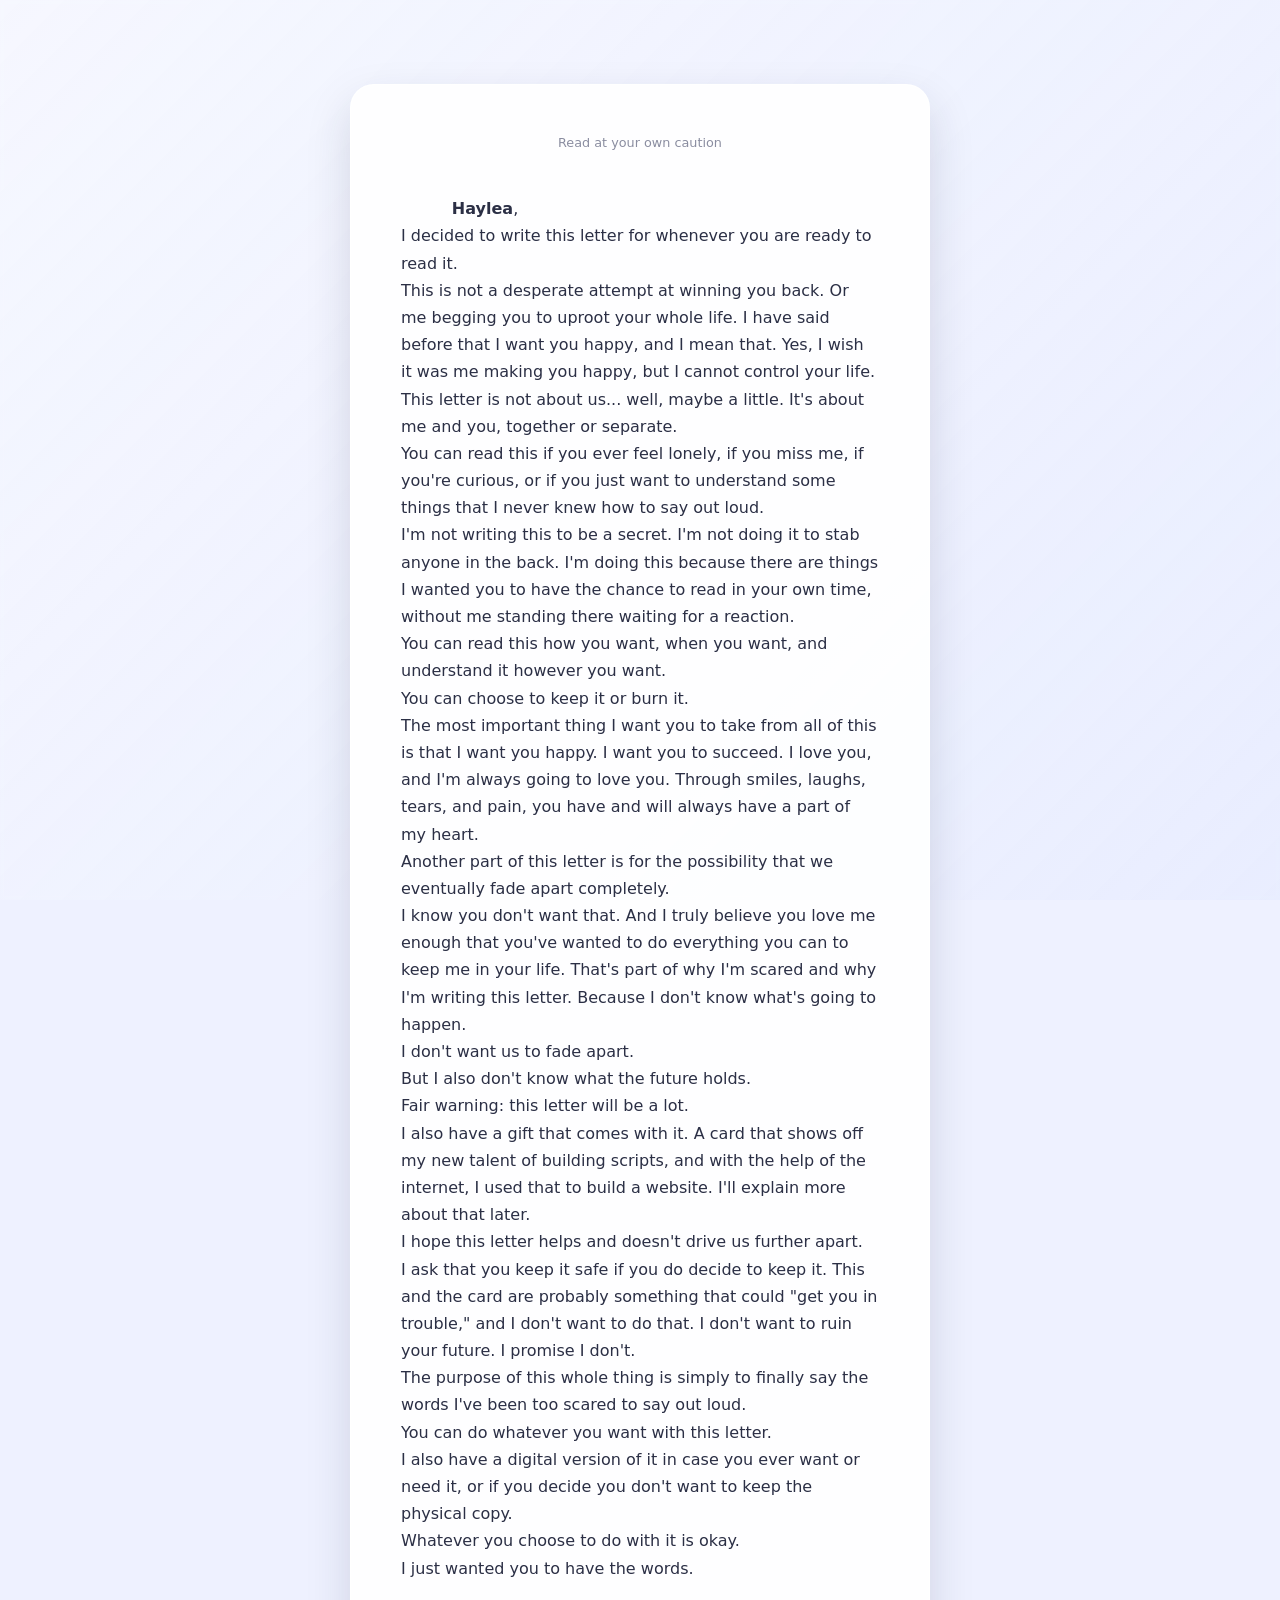
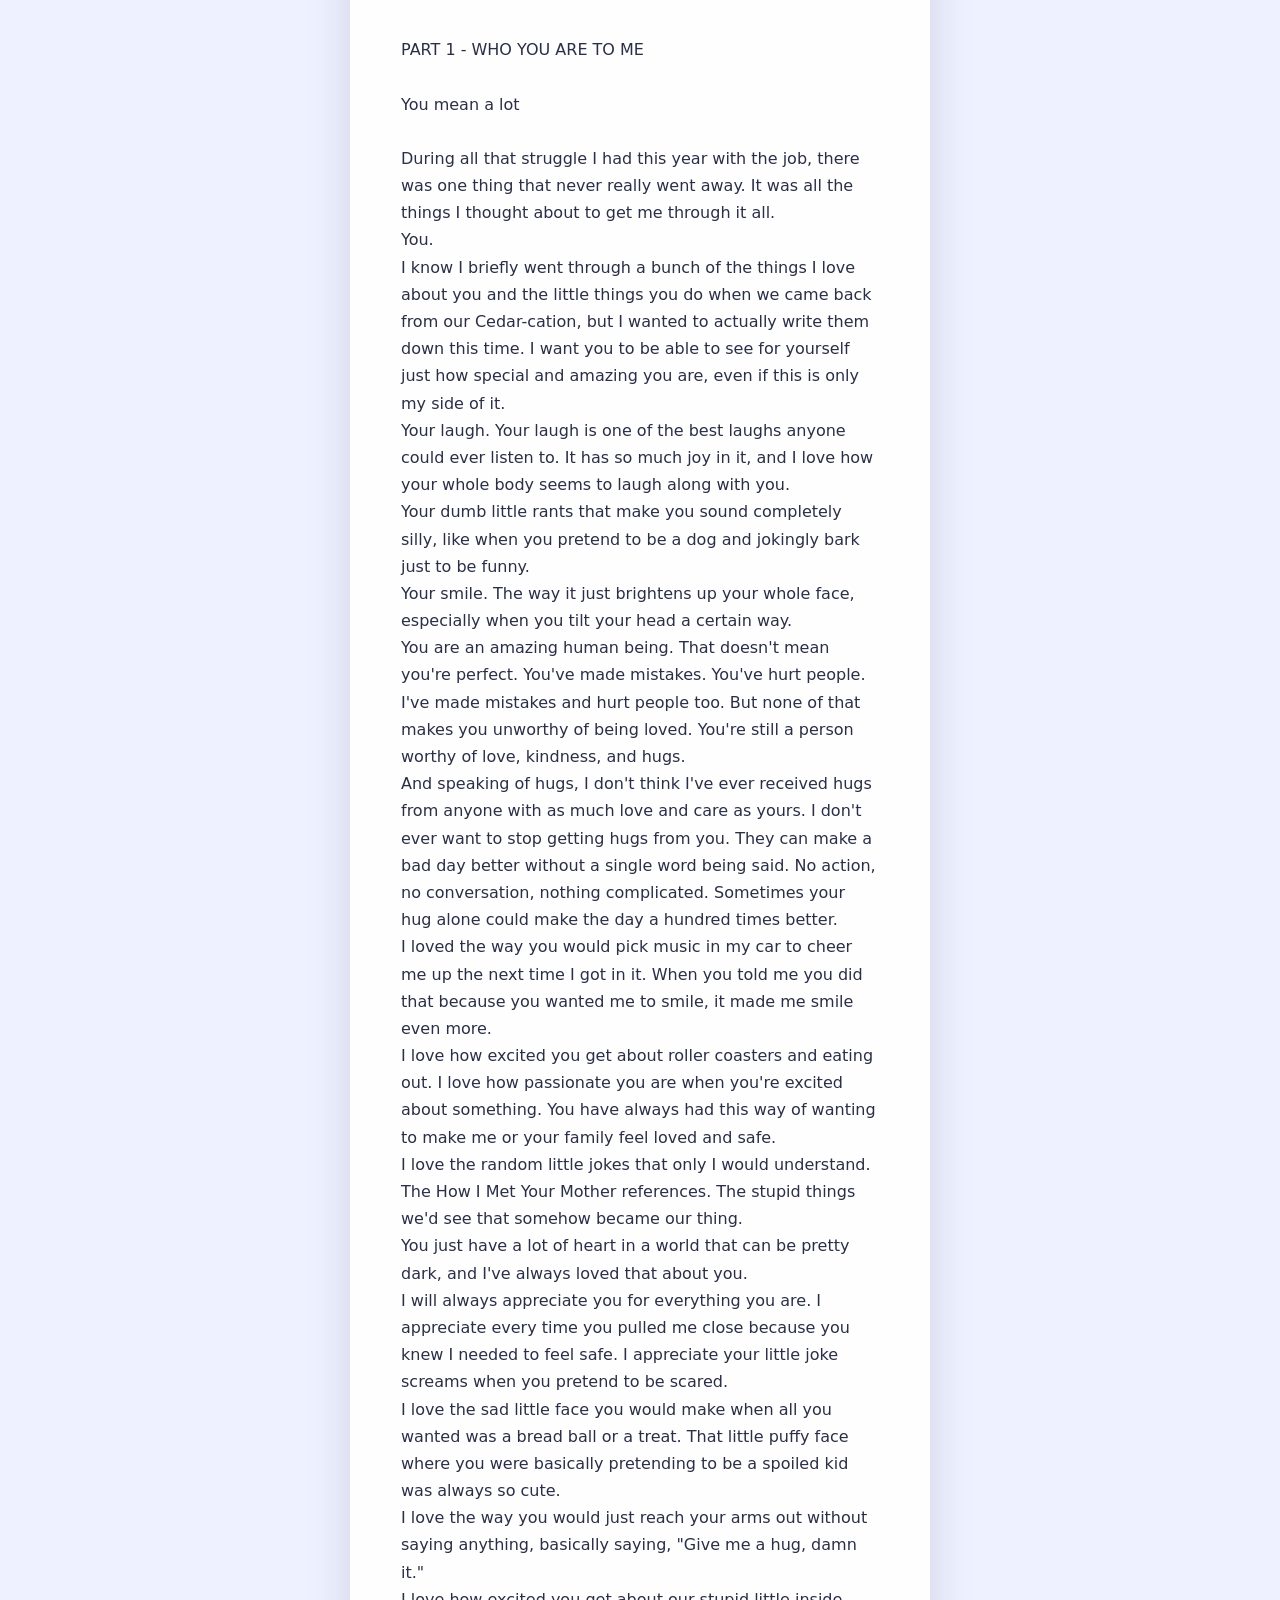
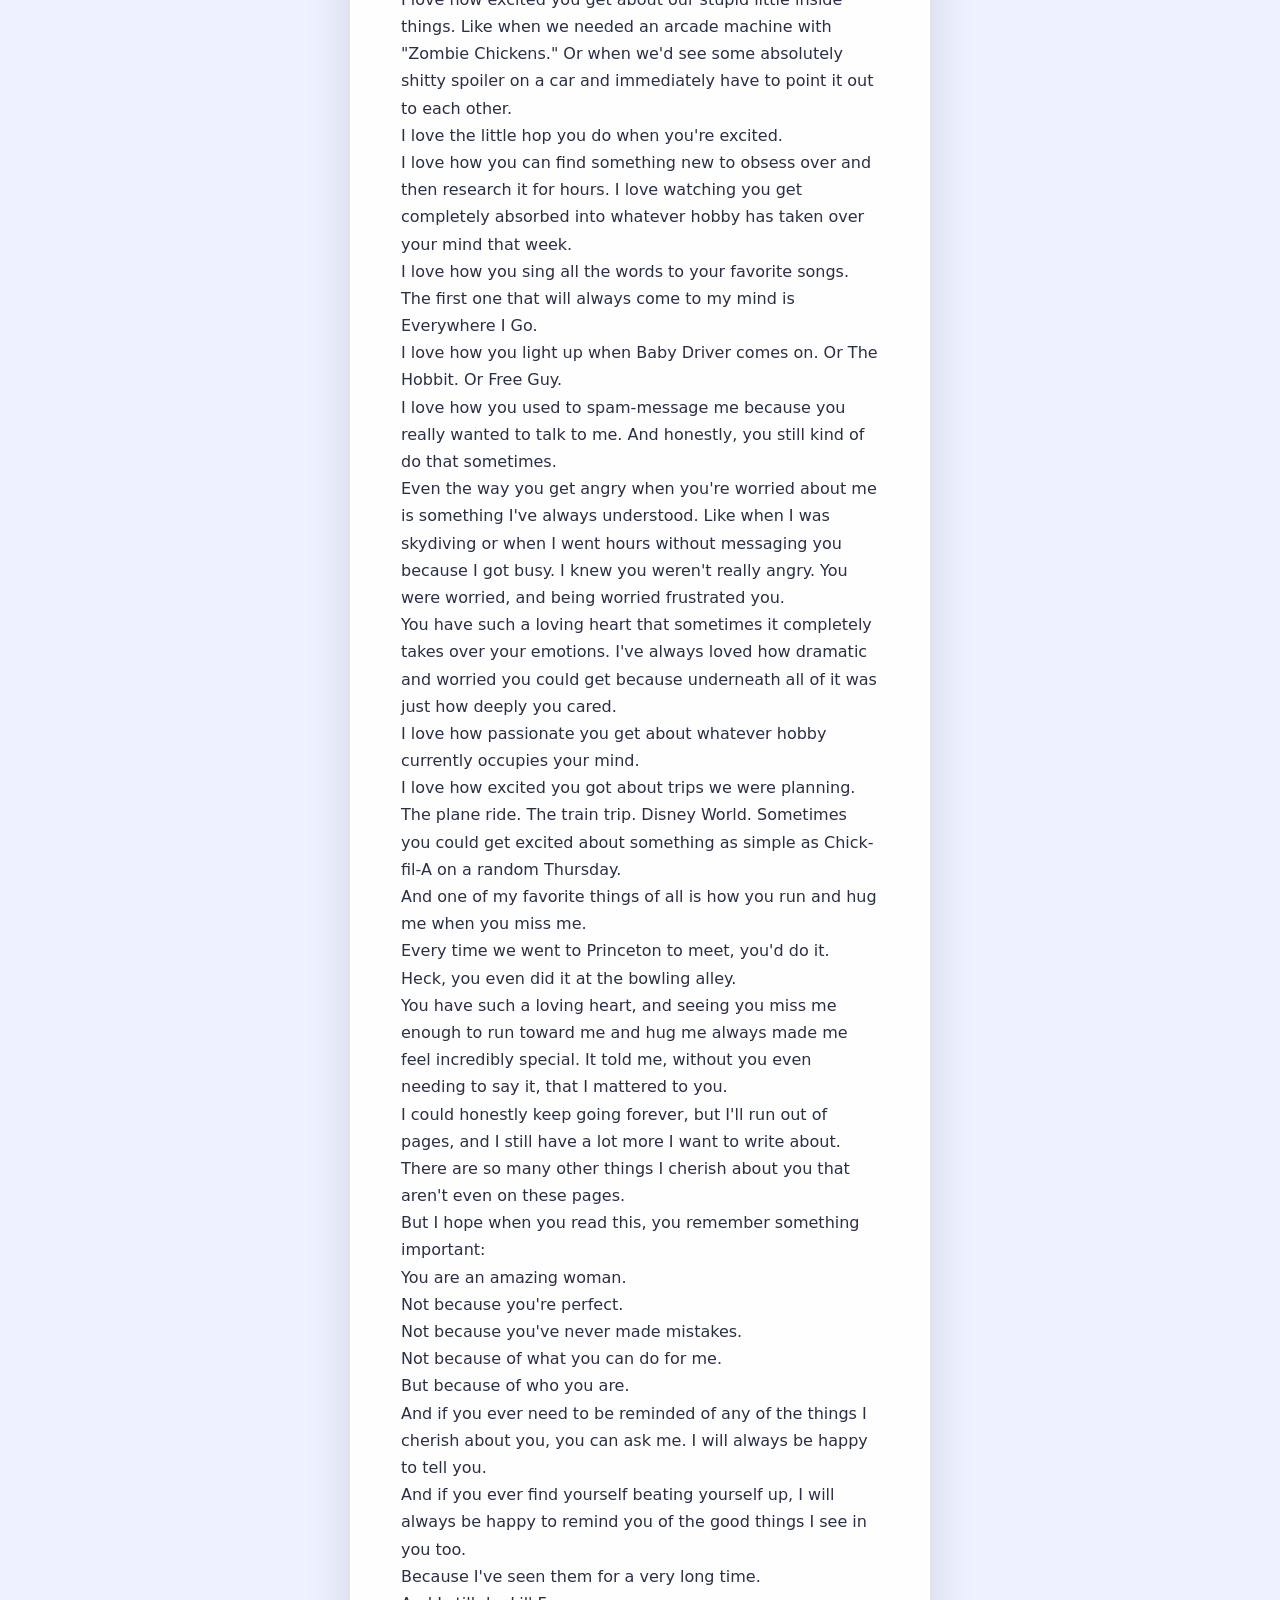
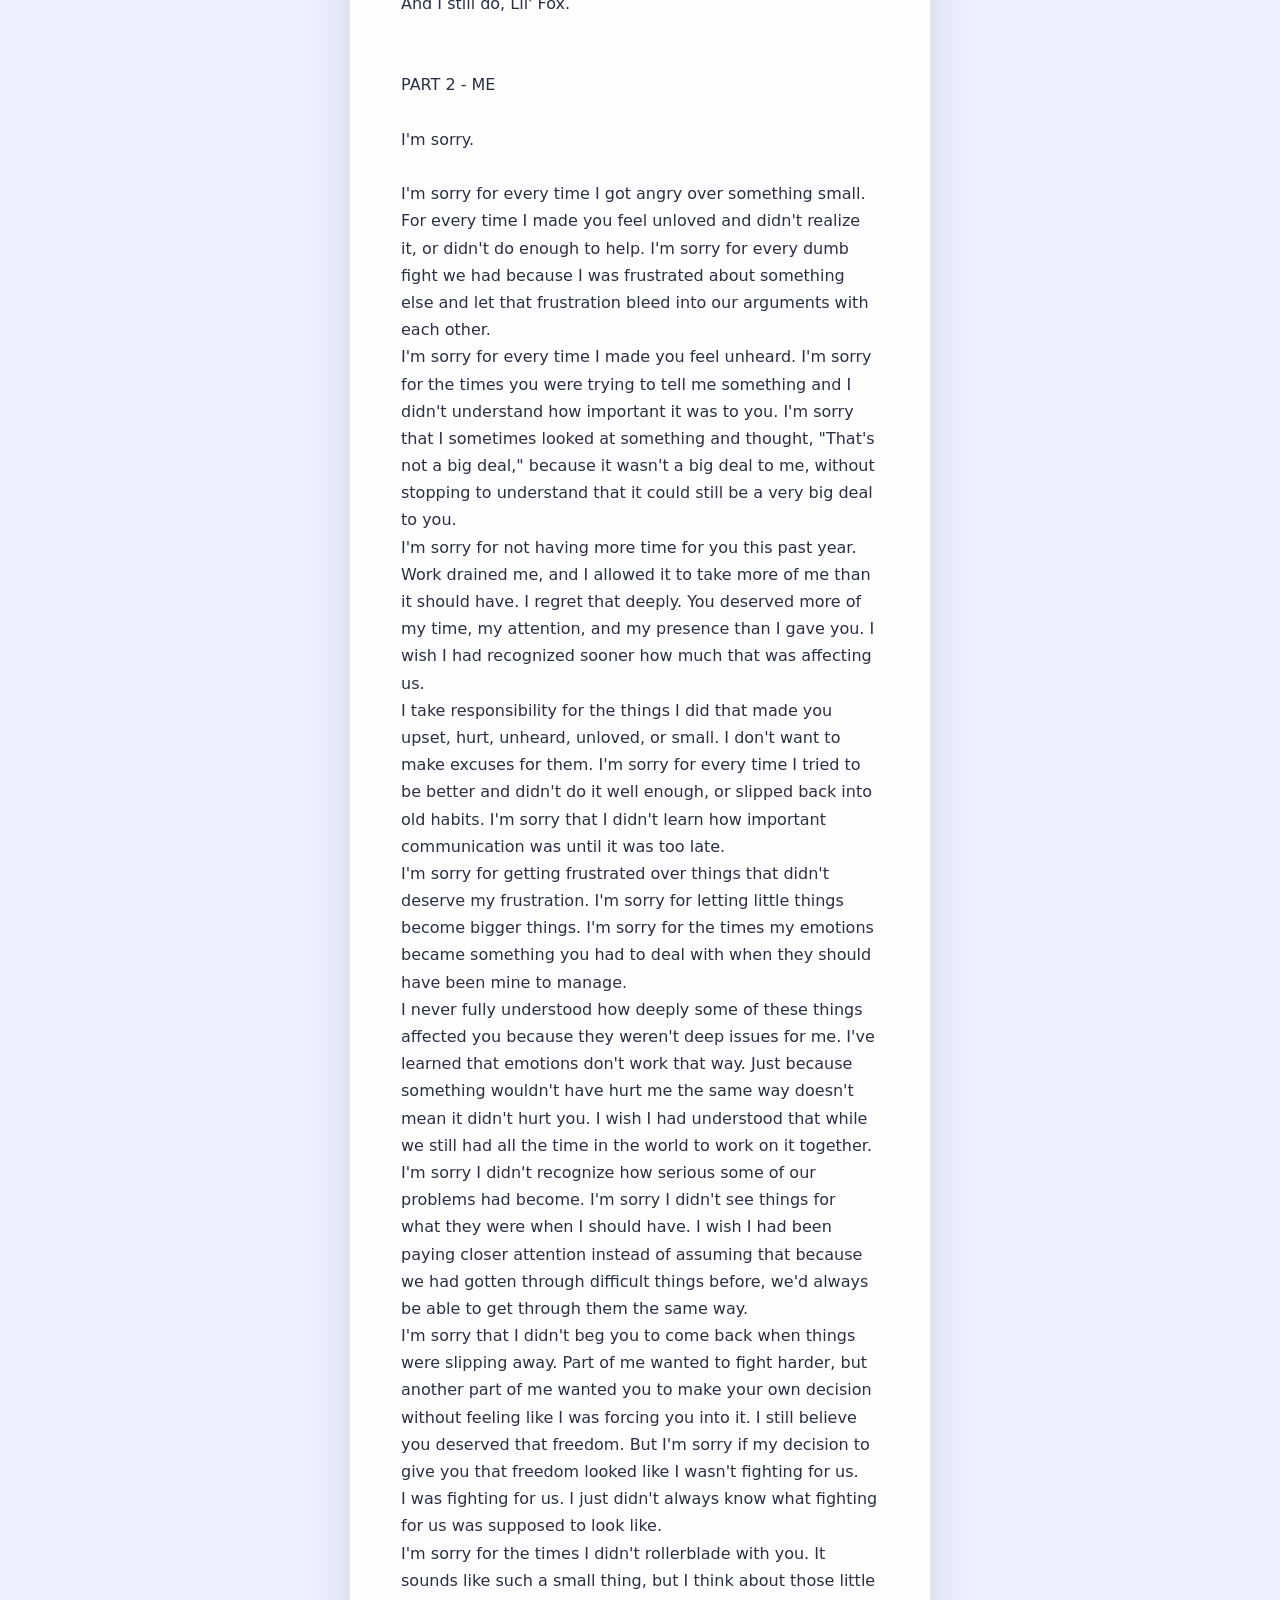
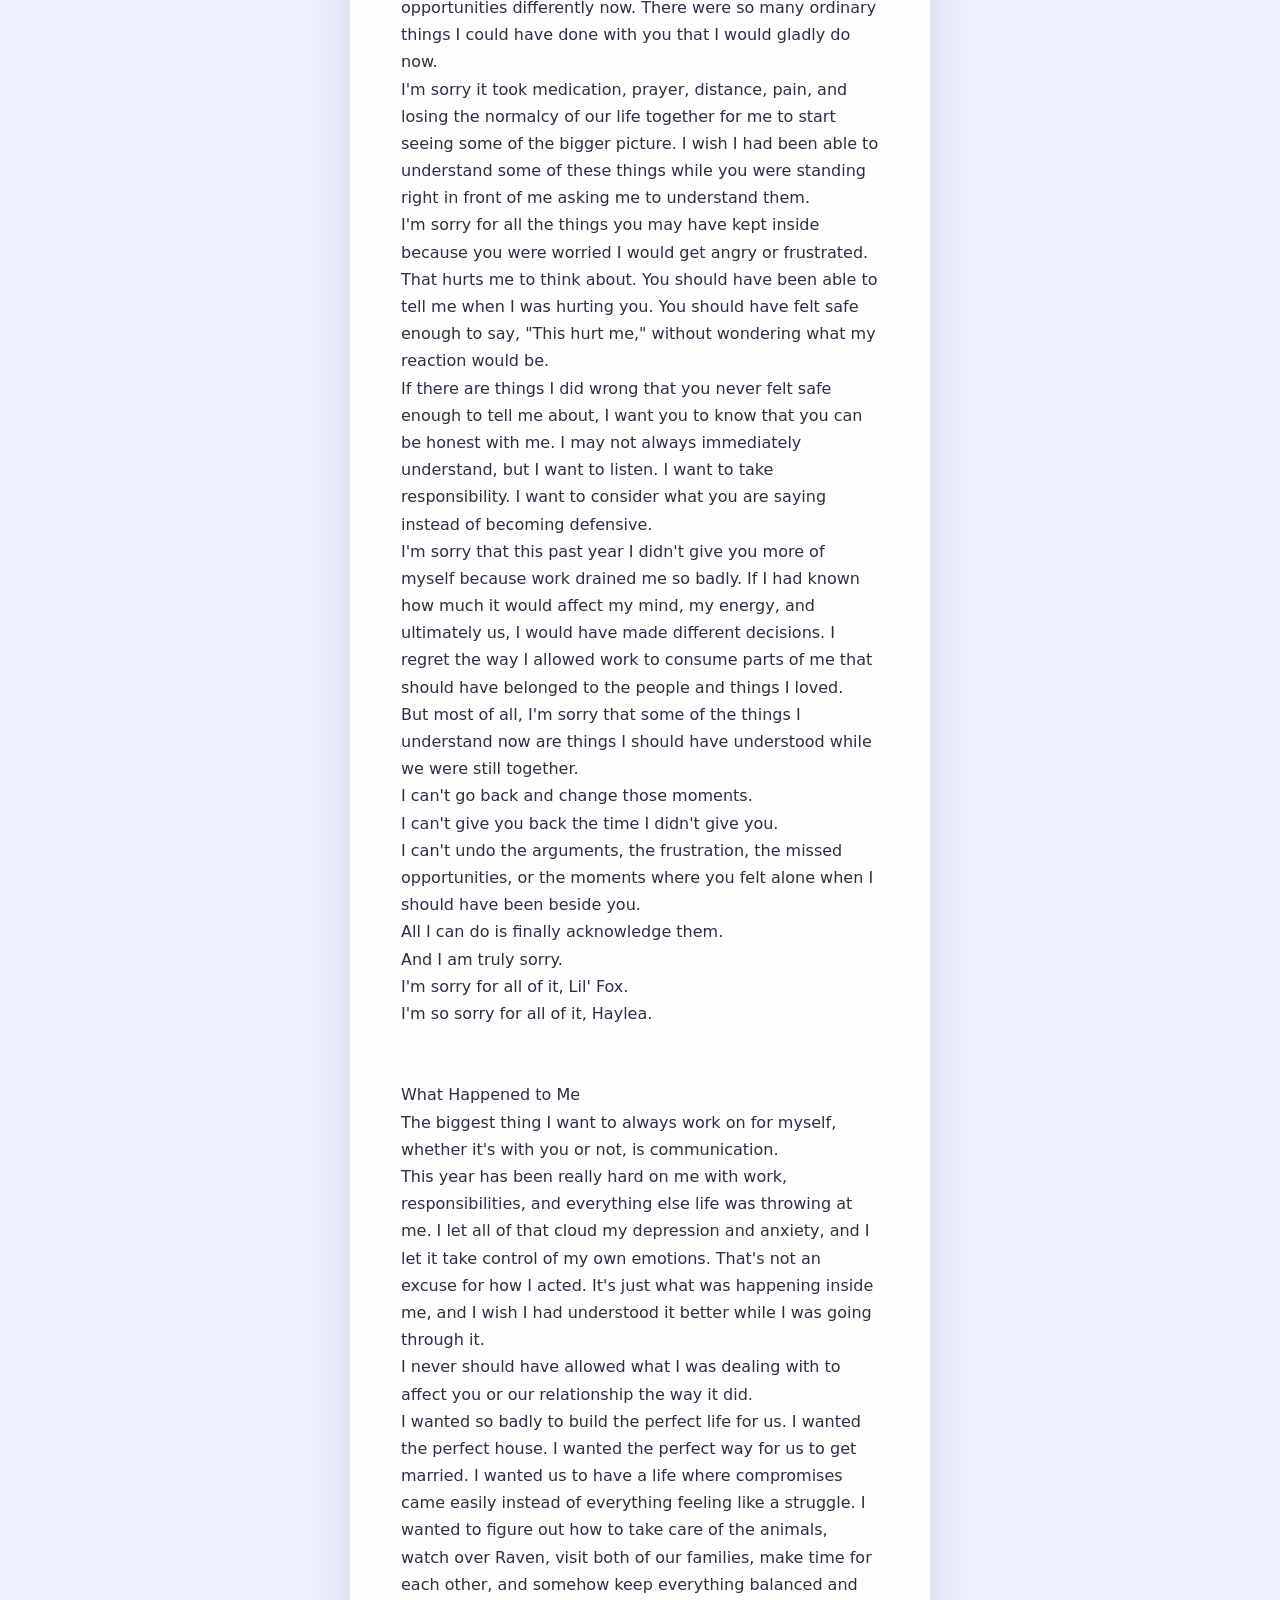
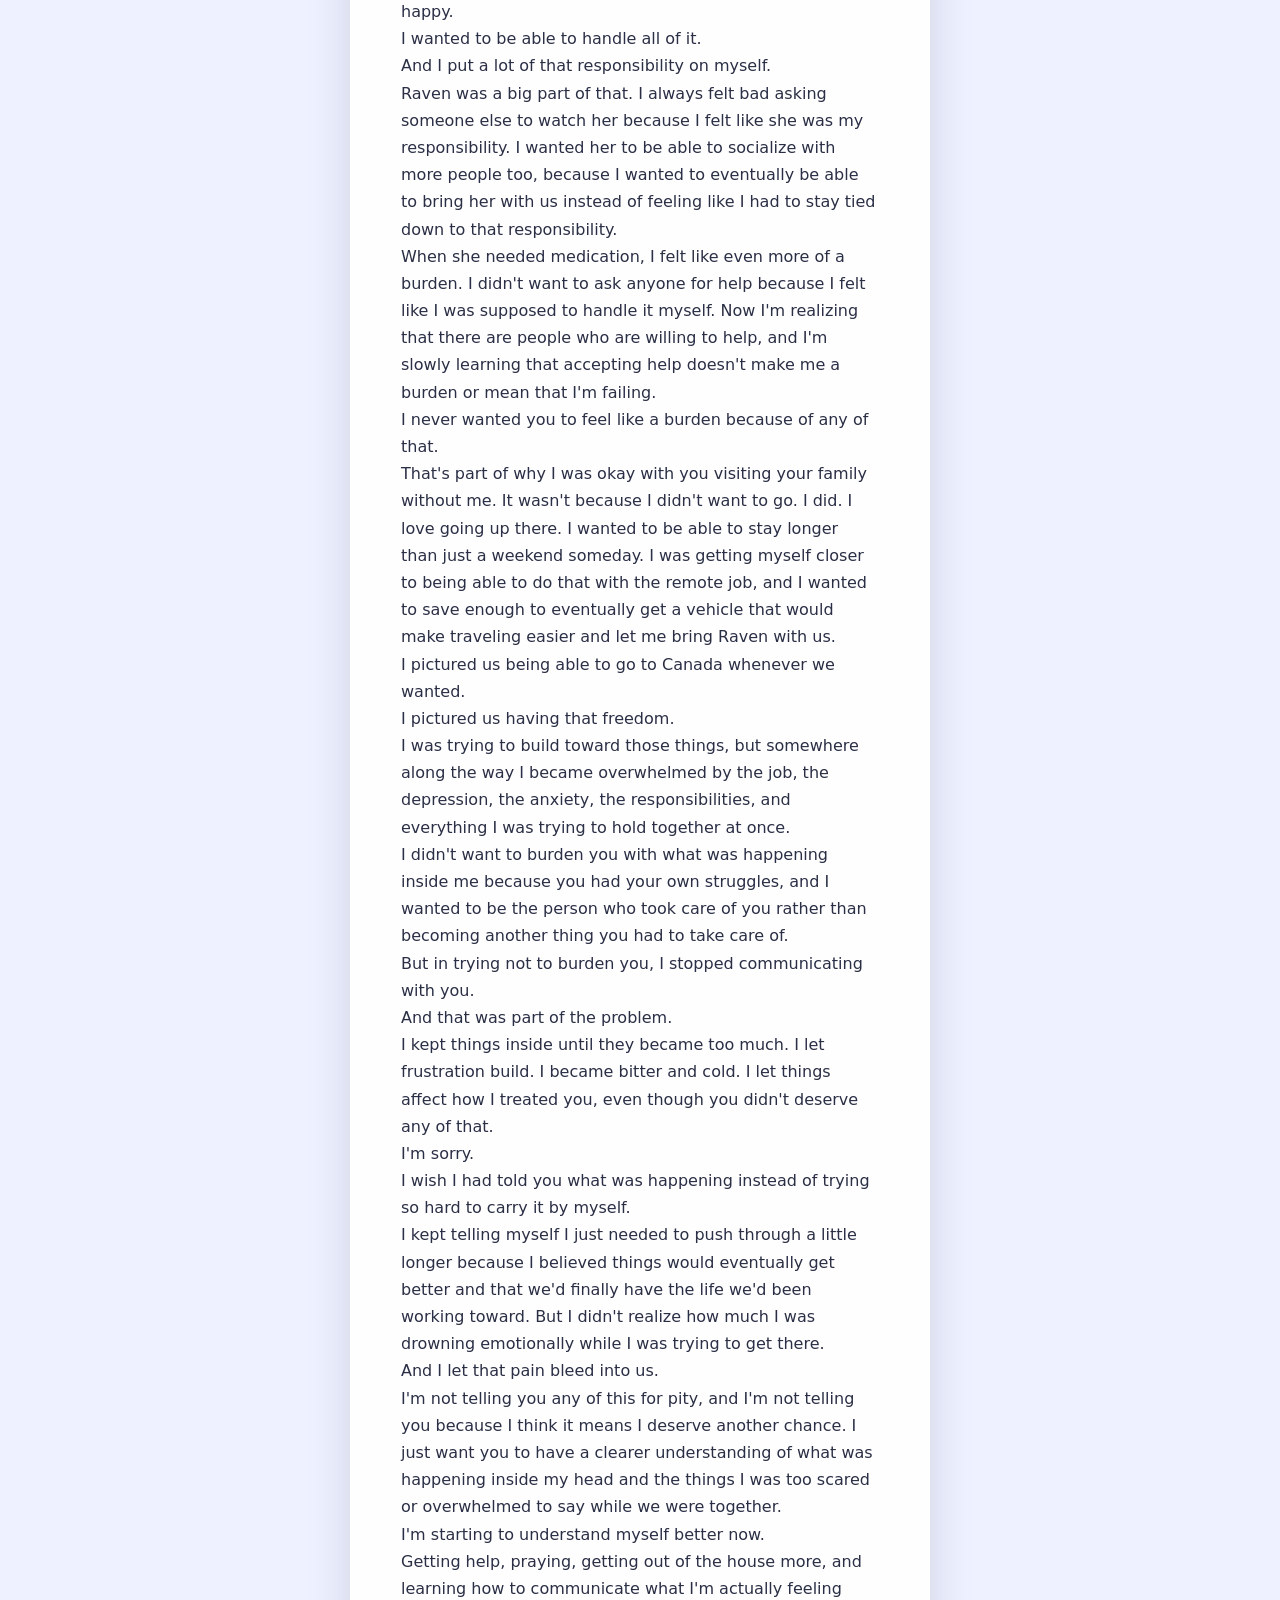
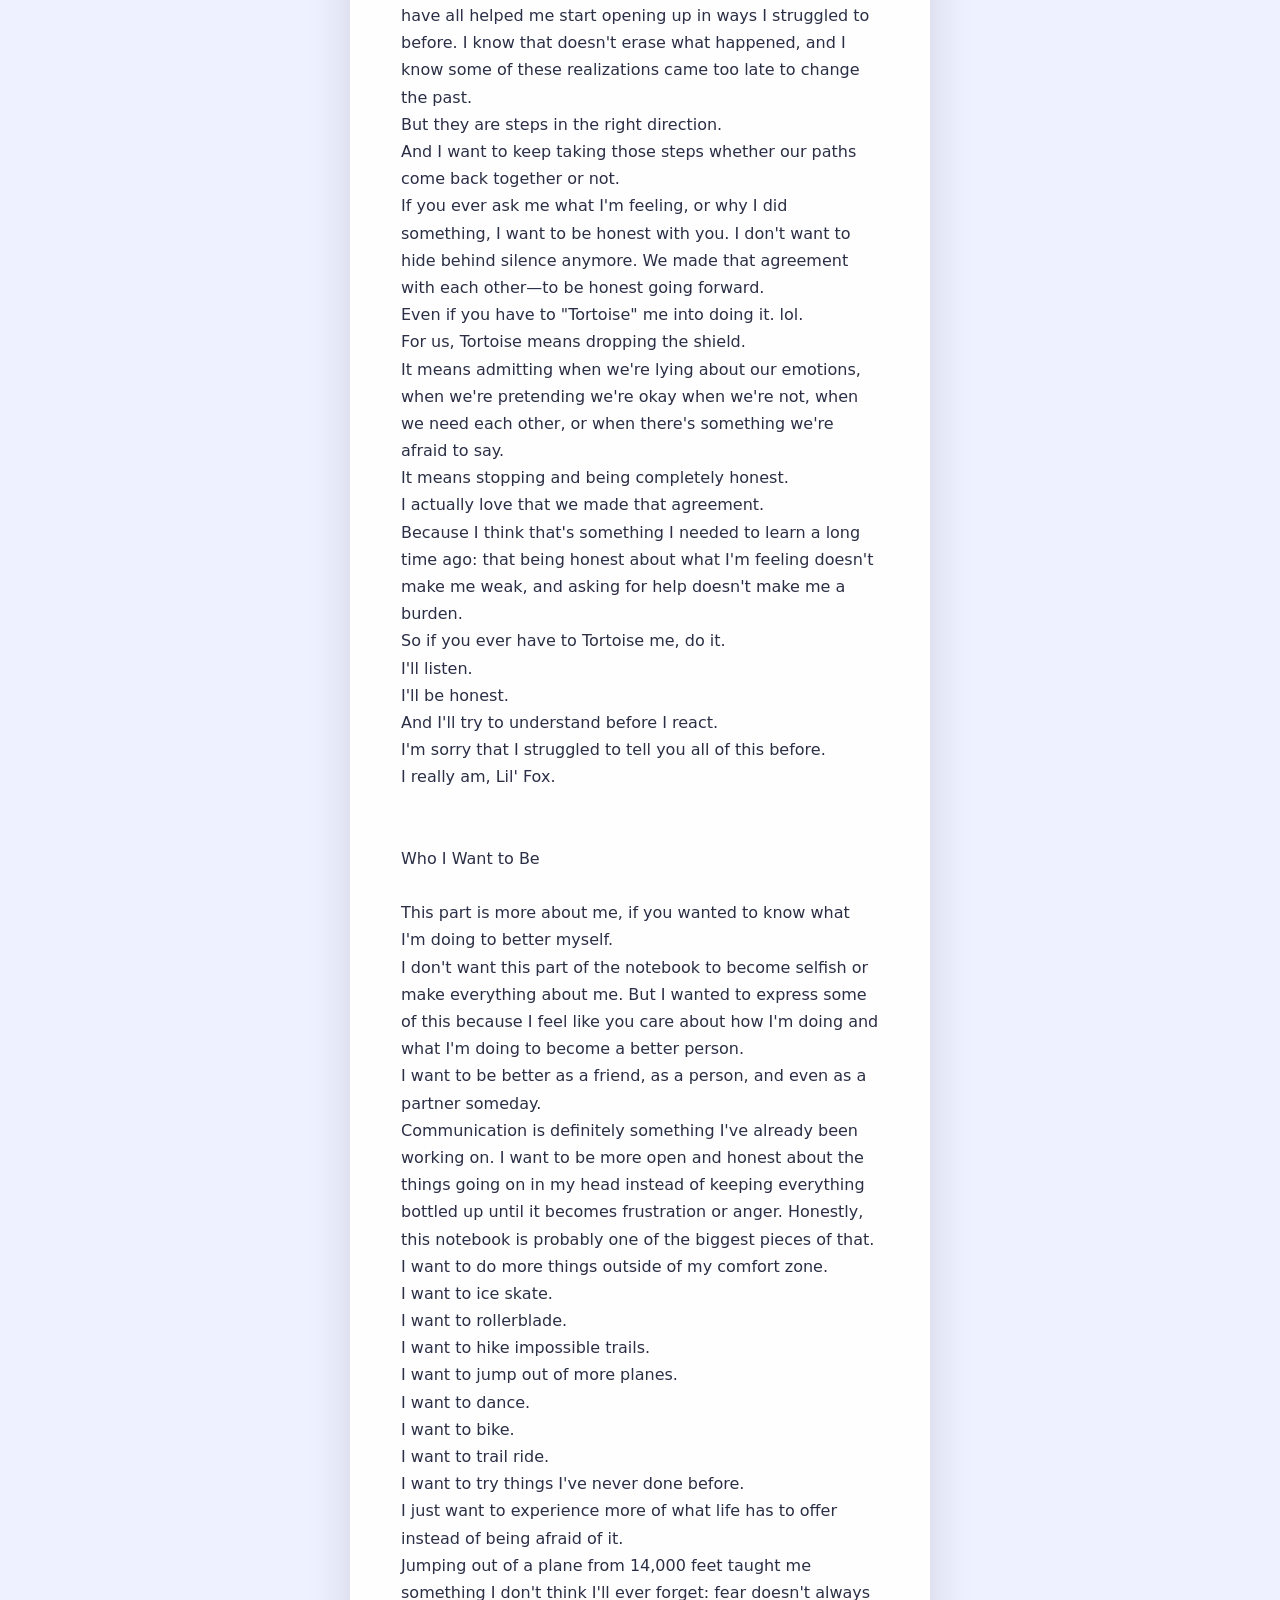
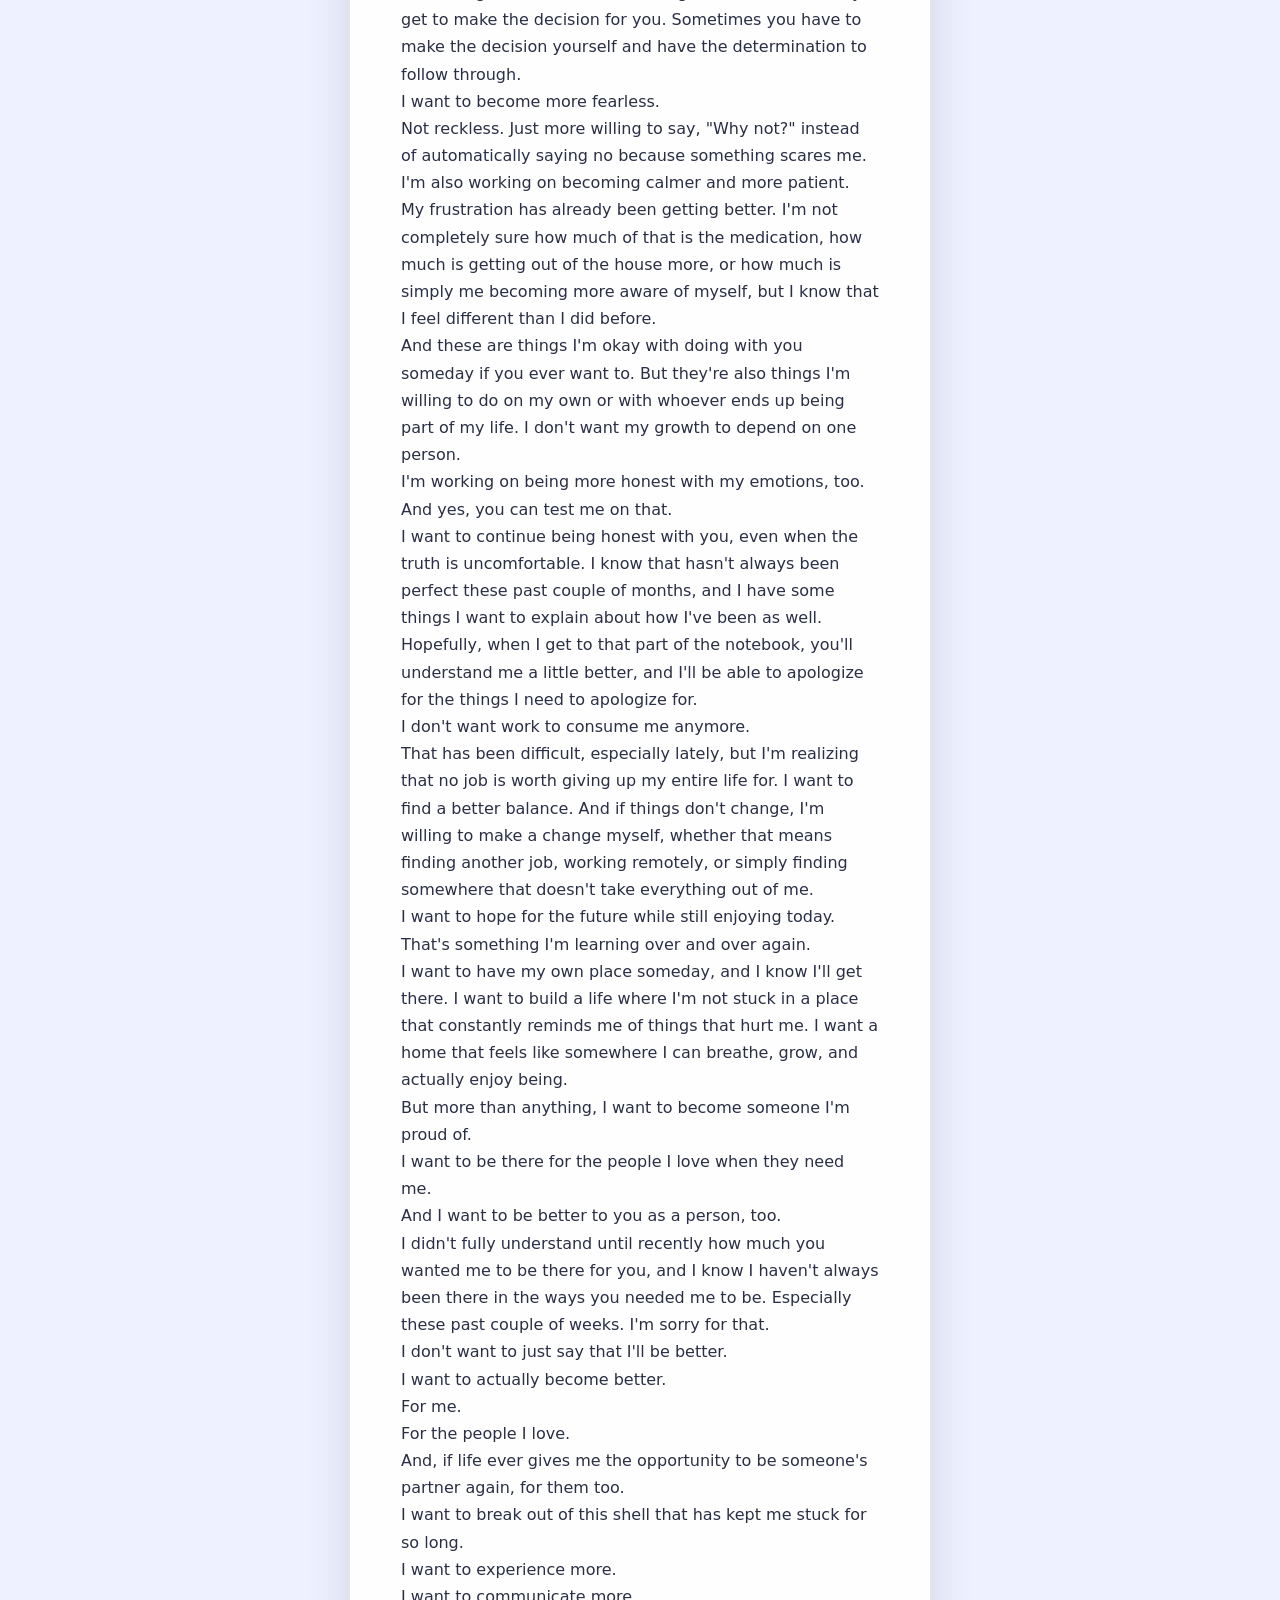
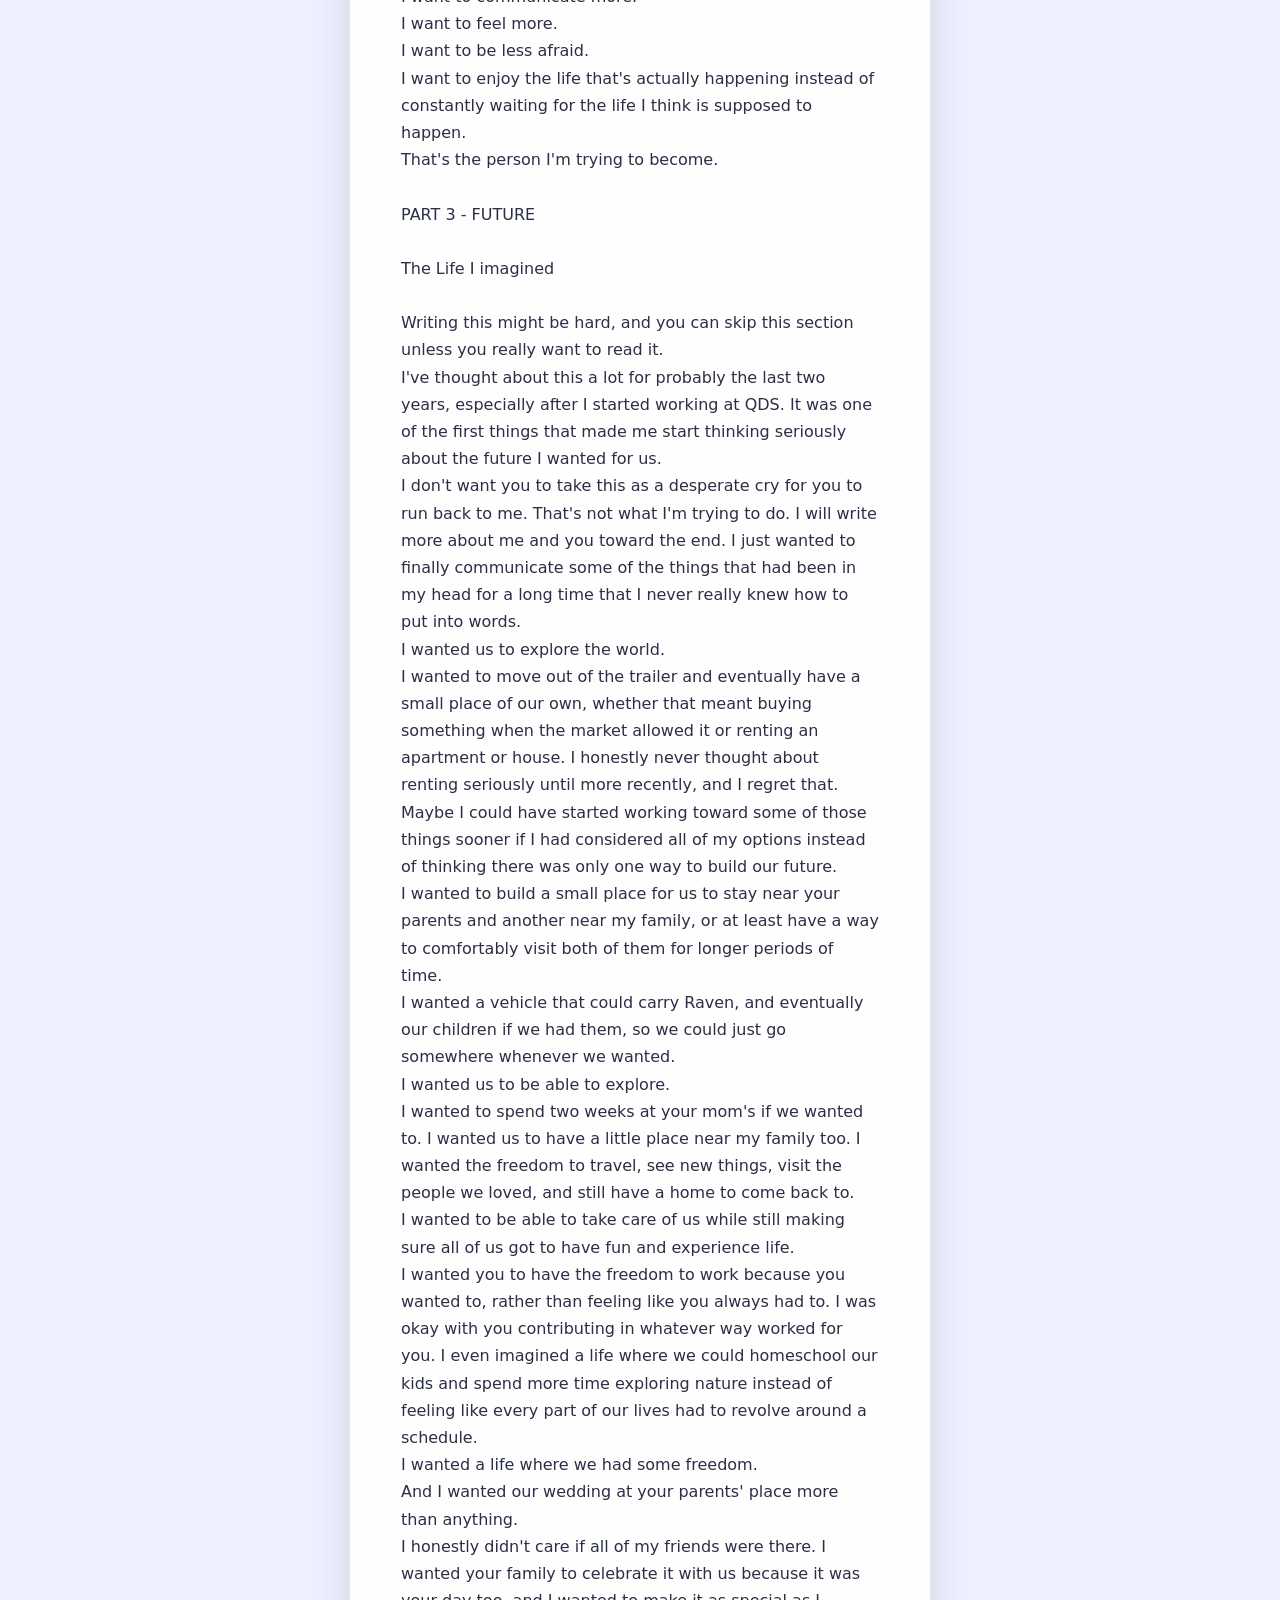
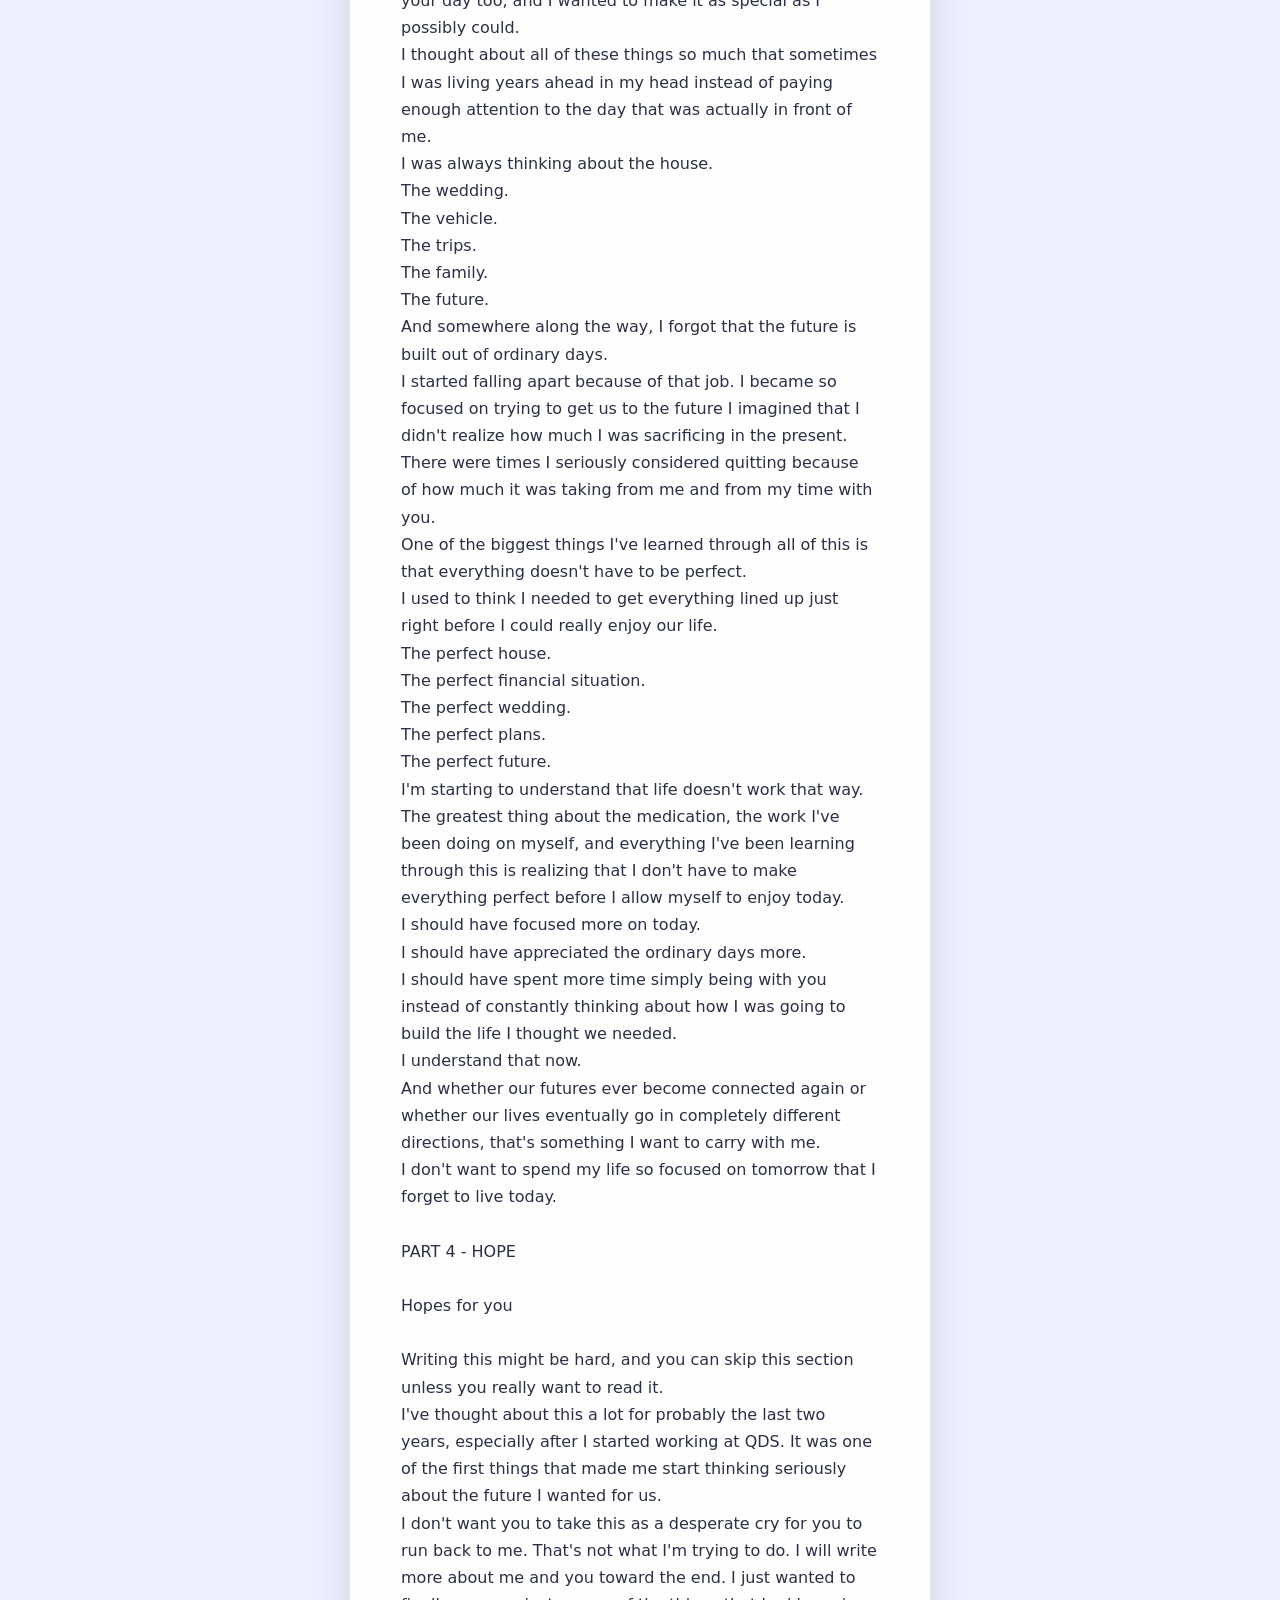
==== commit d98372d8: "Update" ====
--- a/journal.html
+++ b/journal.html
@@ -72,7 +72,7 @@
           Optional: put a date or title here.
           Just delete this line if you don't want one.
         -->
-        <div class="journal-date">Sometime in 2026</div>
+        <div class="journal-date">Read at your own caution</div>
 
         <!--
           ===============================================
@@ -83,7 +83,8 @@
           if you want spacing between them — they'll show
           up the same way you typed them.
         -->
-        <div class="journal-text">Haylea,
+        <div class="journal-text">
+          <strong>Haylea</strong>,
 I decided to write this letter for whenever you are ready to read it.
 This is not a desperate attempt at winning you back. Or me begging you to uproot your whole life. I have said before that I want you happy, and I mean that. Yes, I wish it was me making you happy, but I cannot control your life.
 This letter is not about us... well, maybe a little. It's about me and you, together or separate.
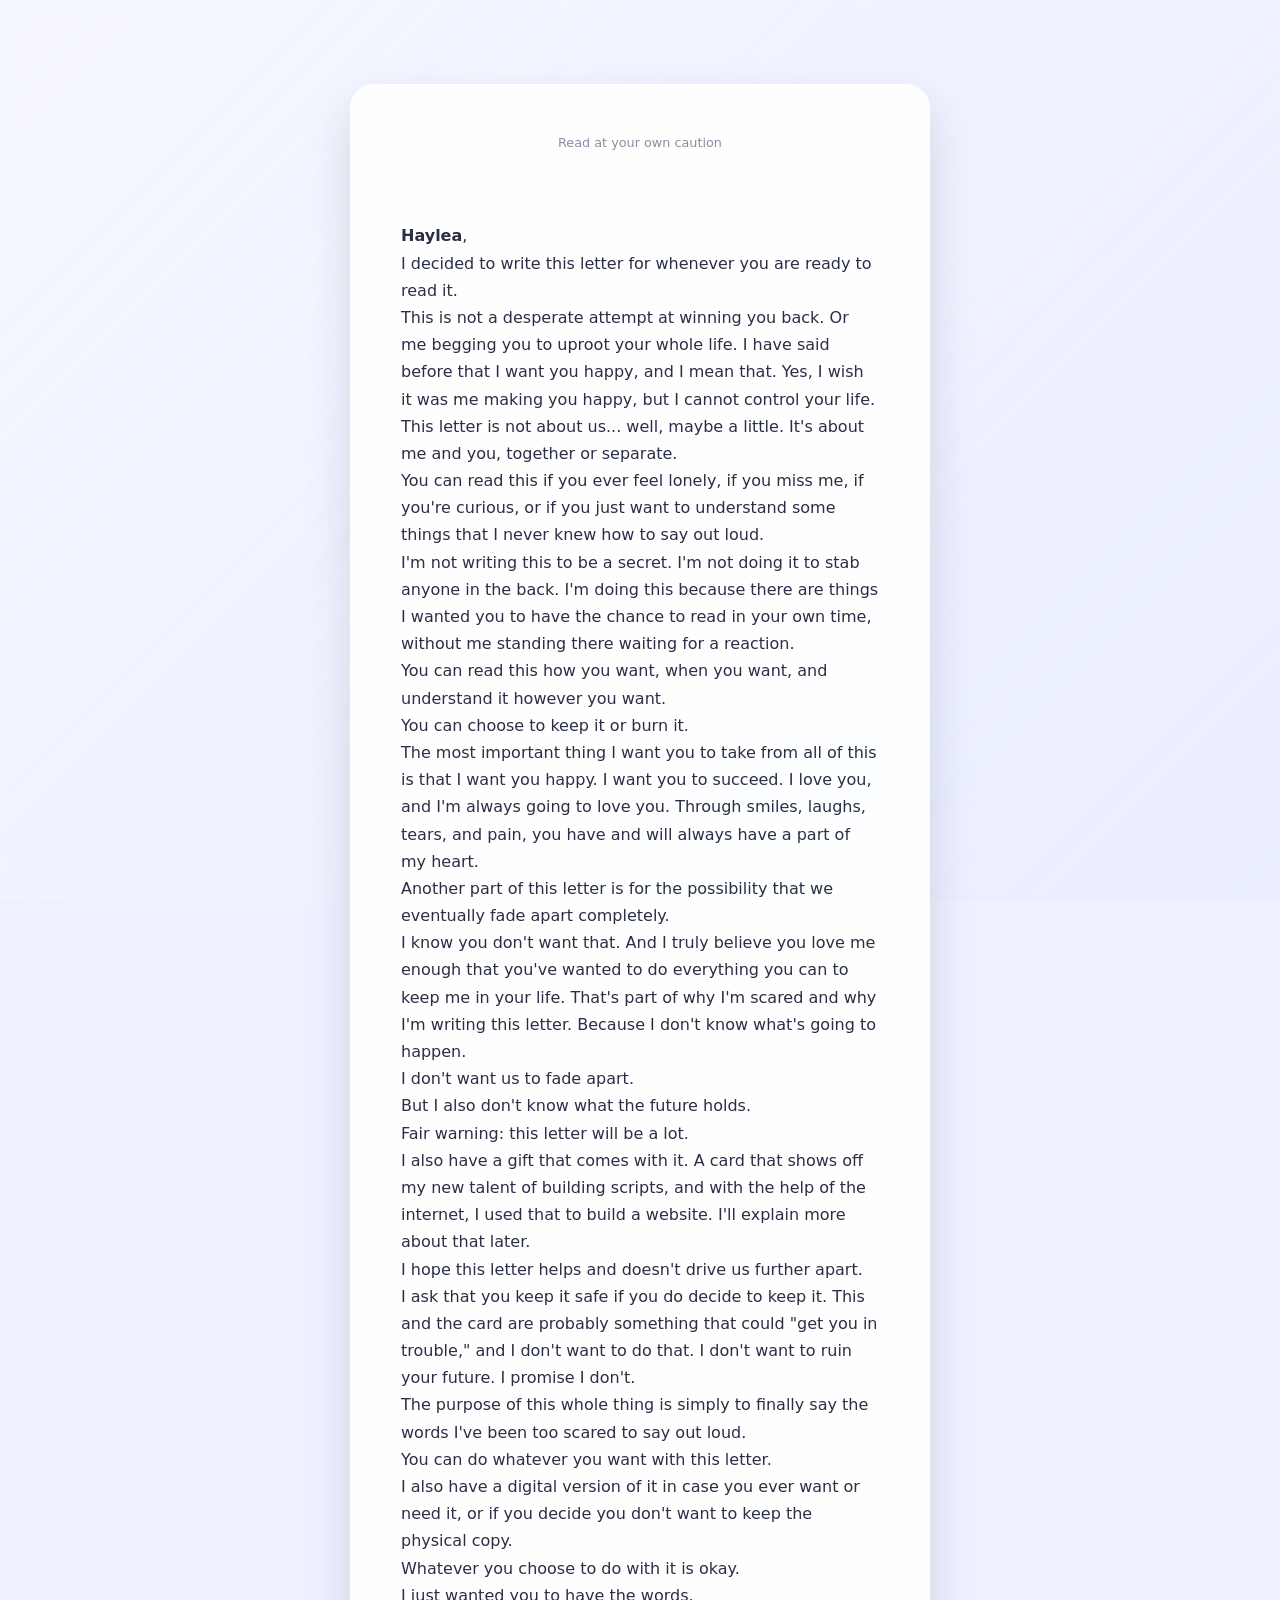
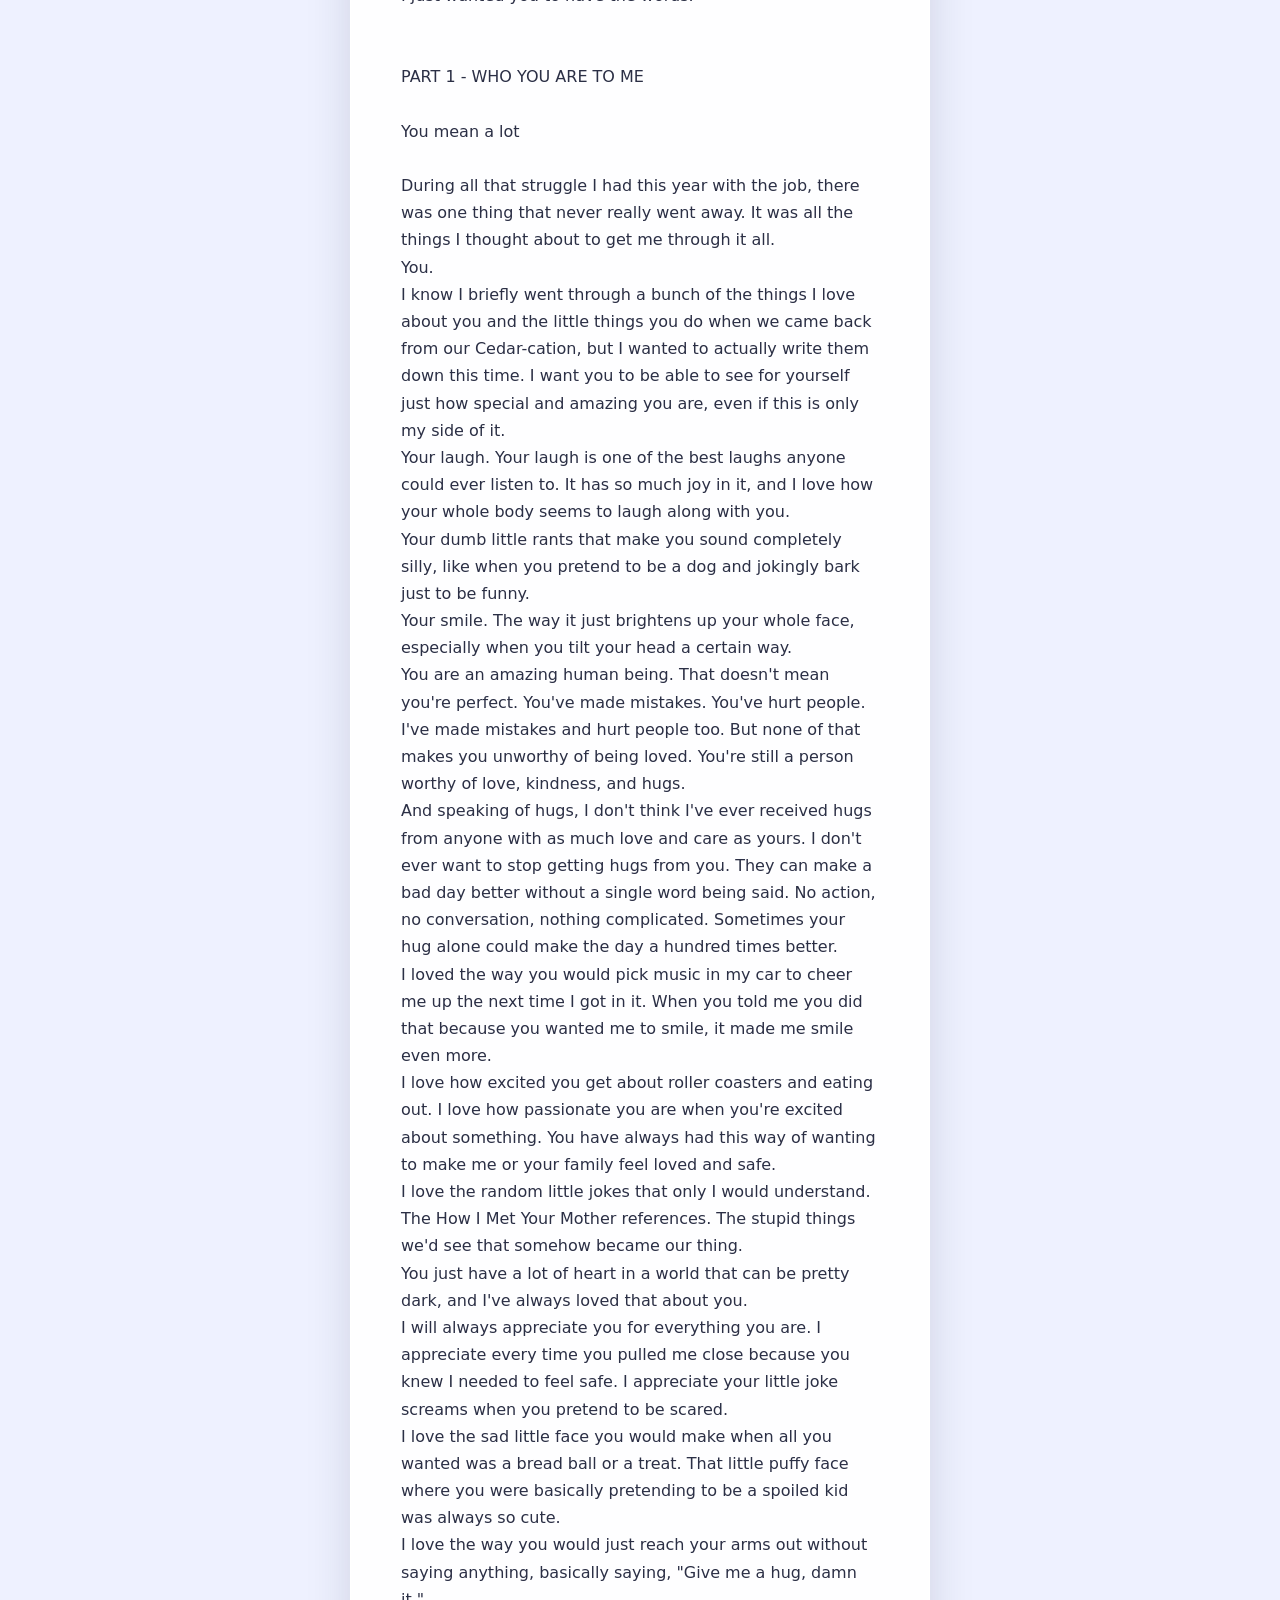
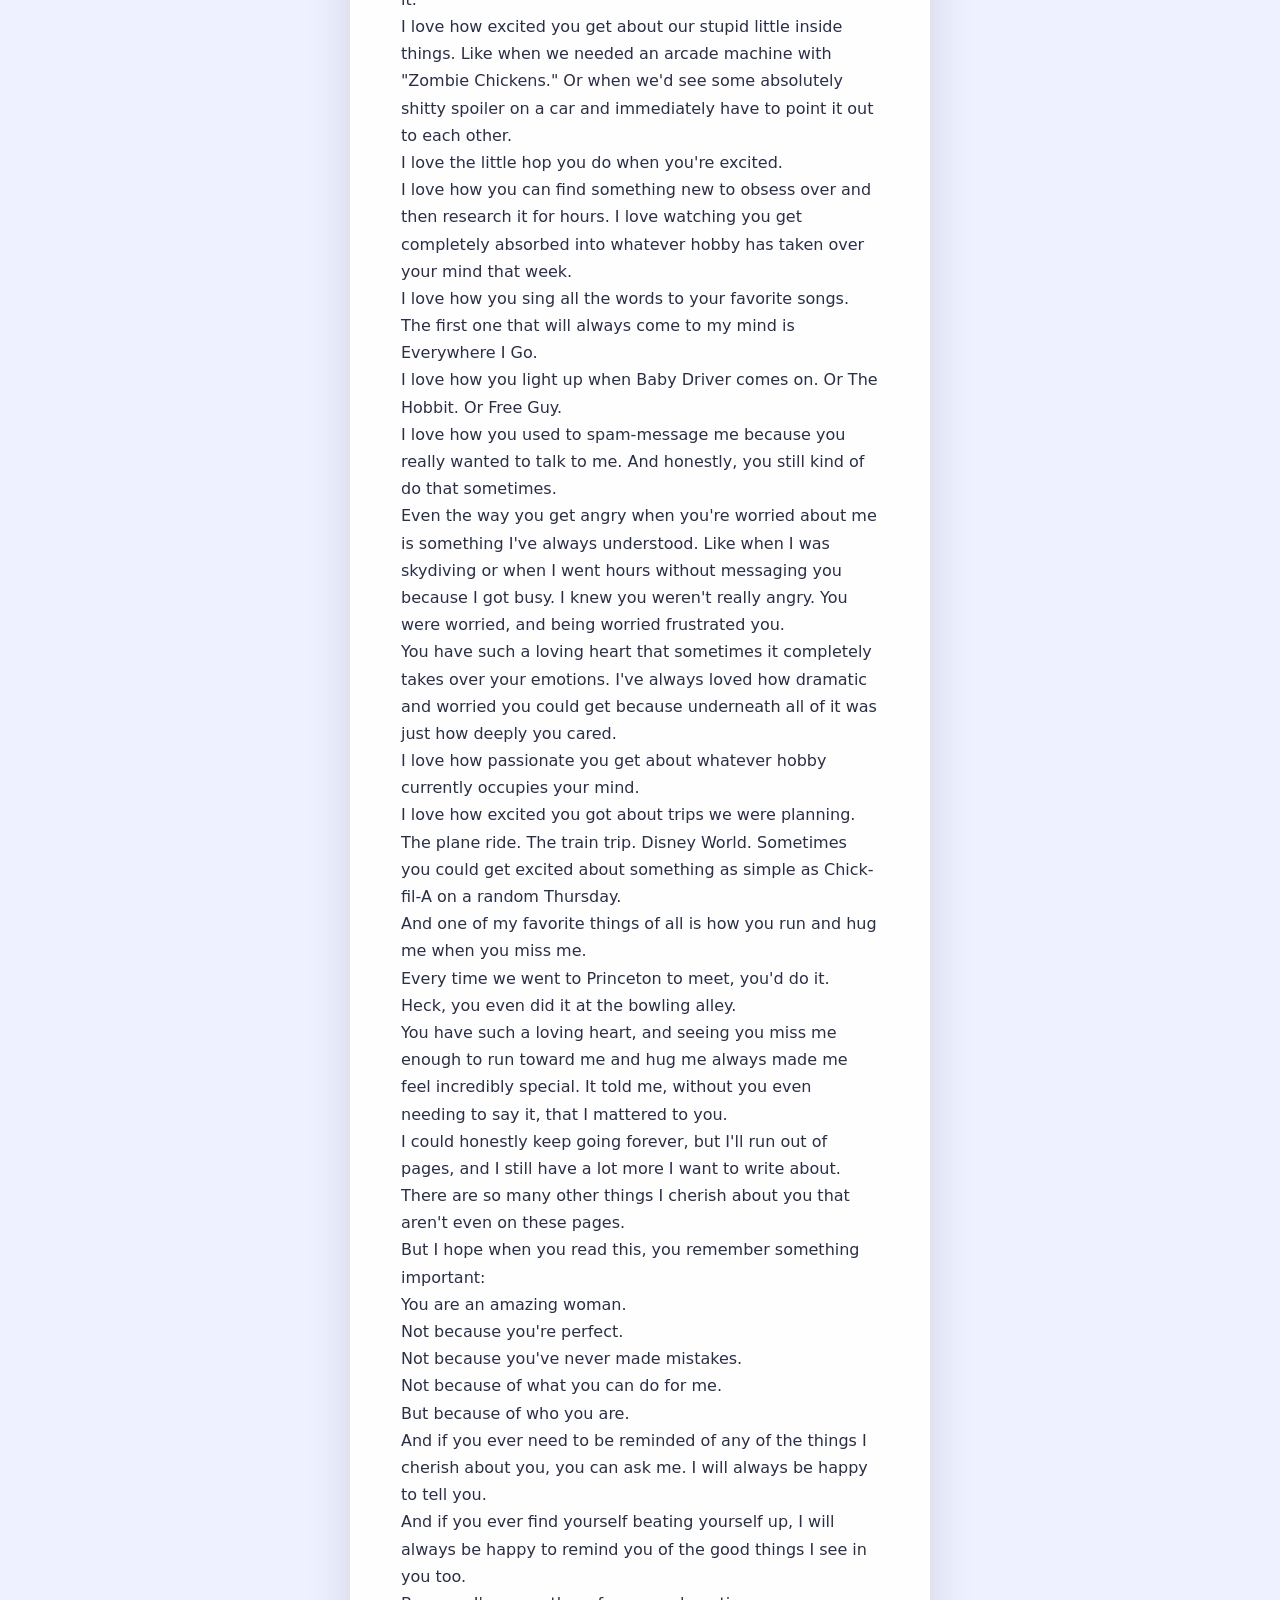
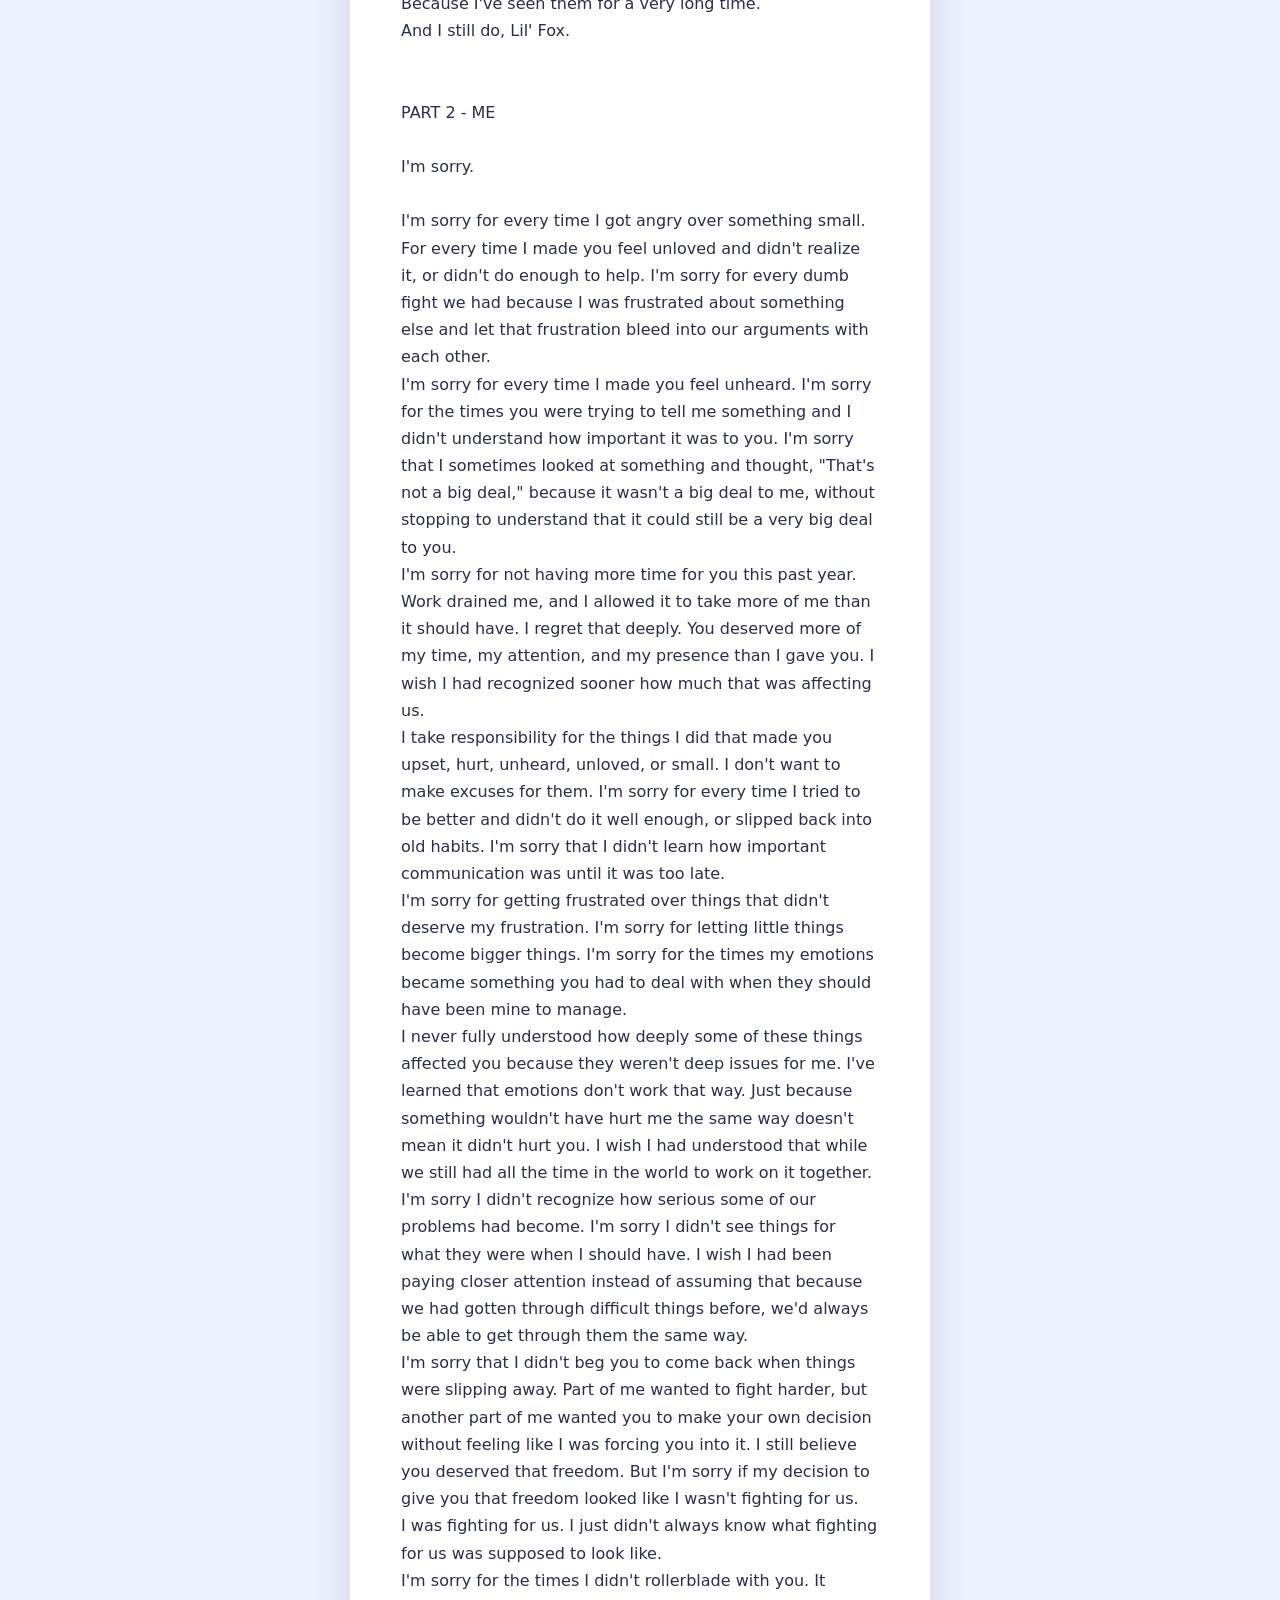
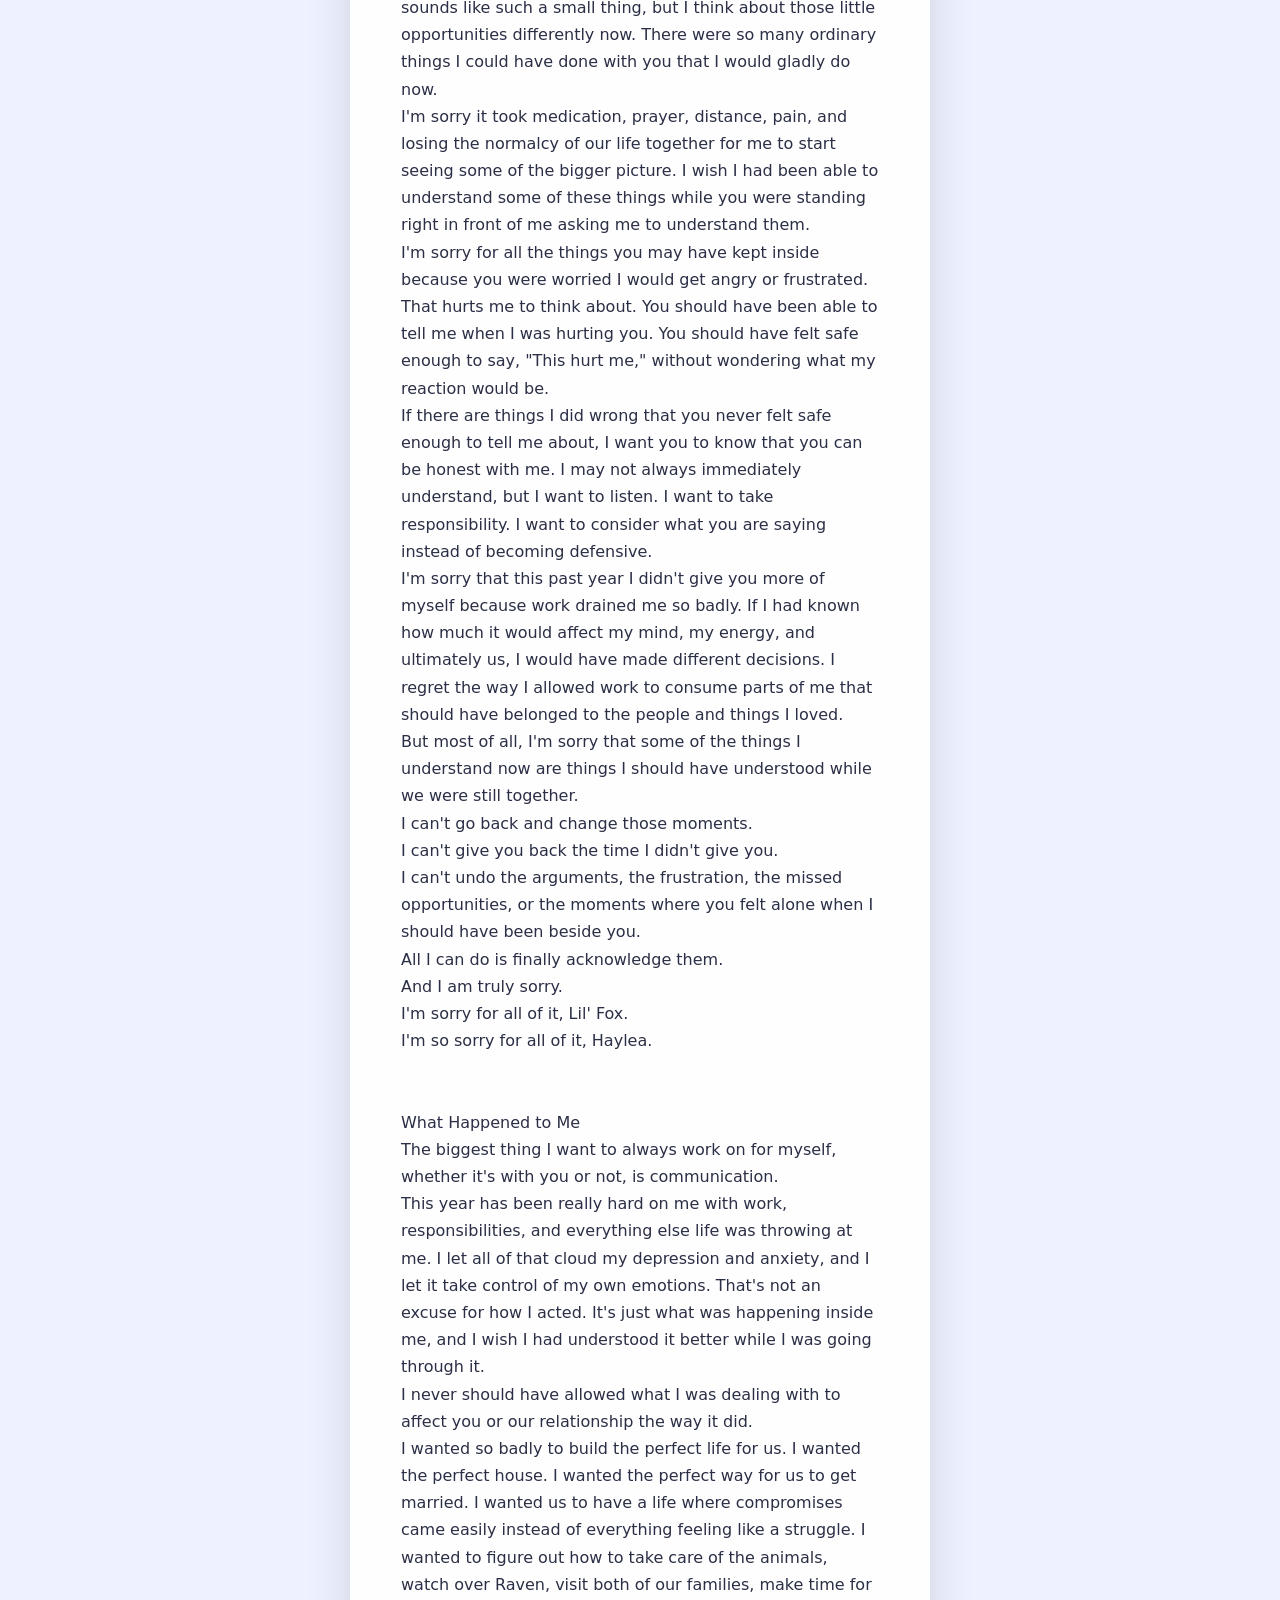
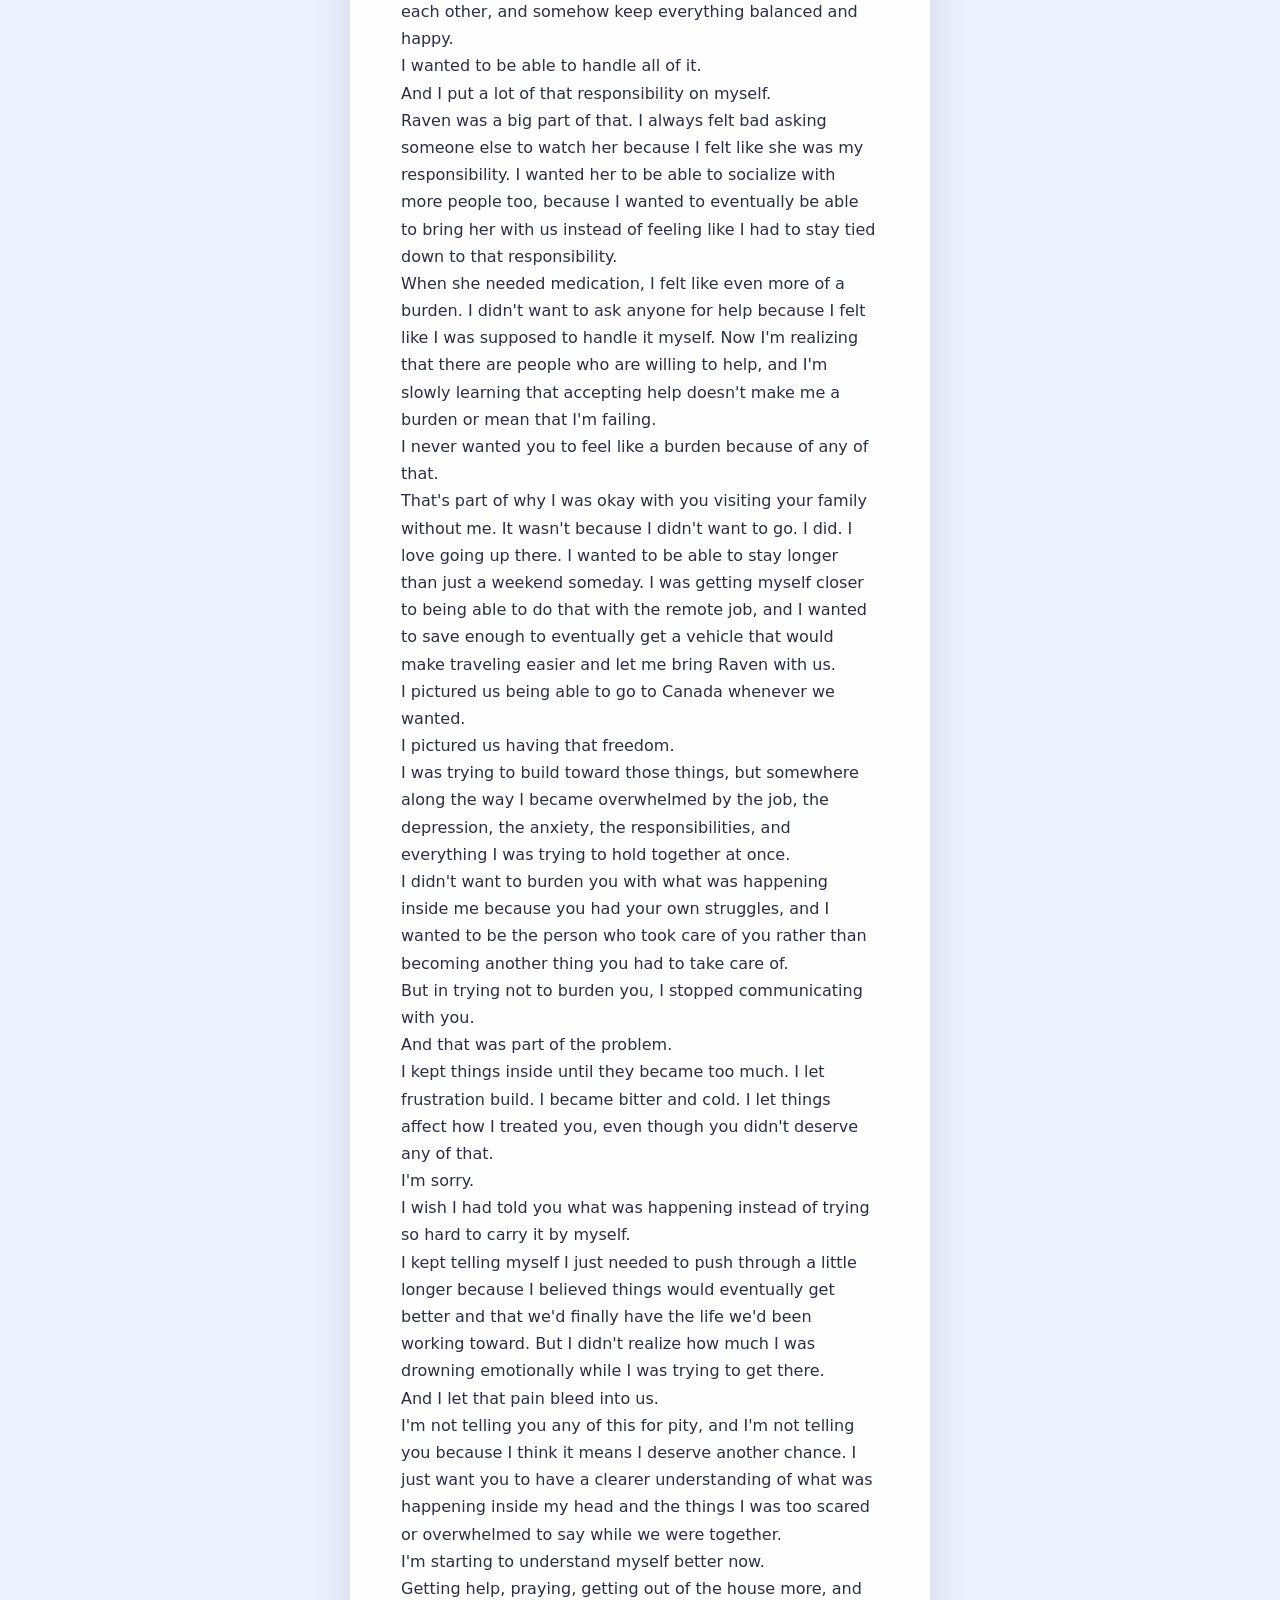
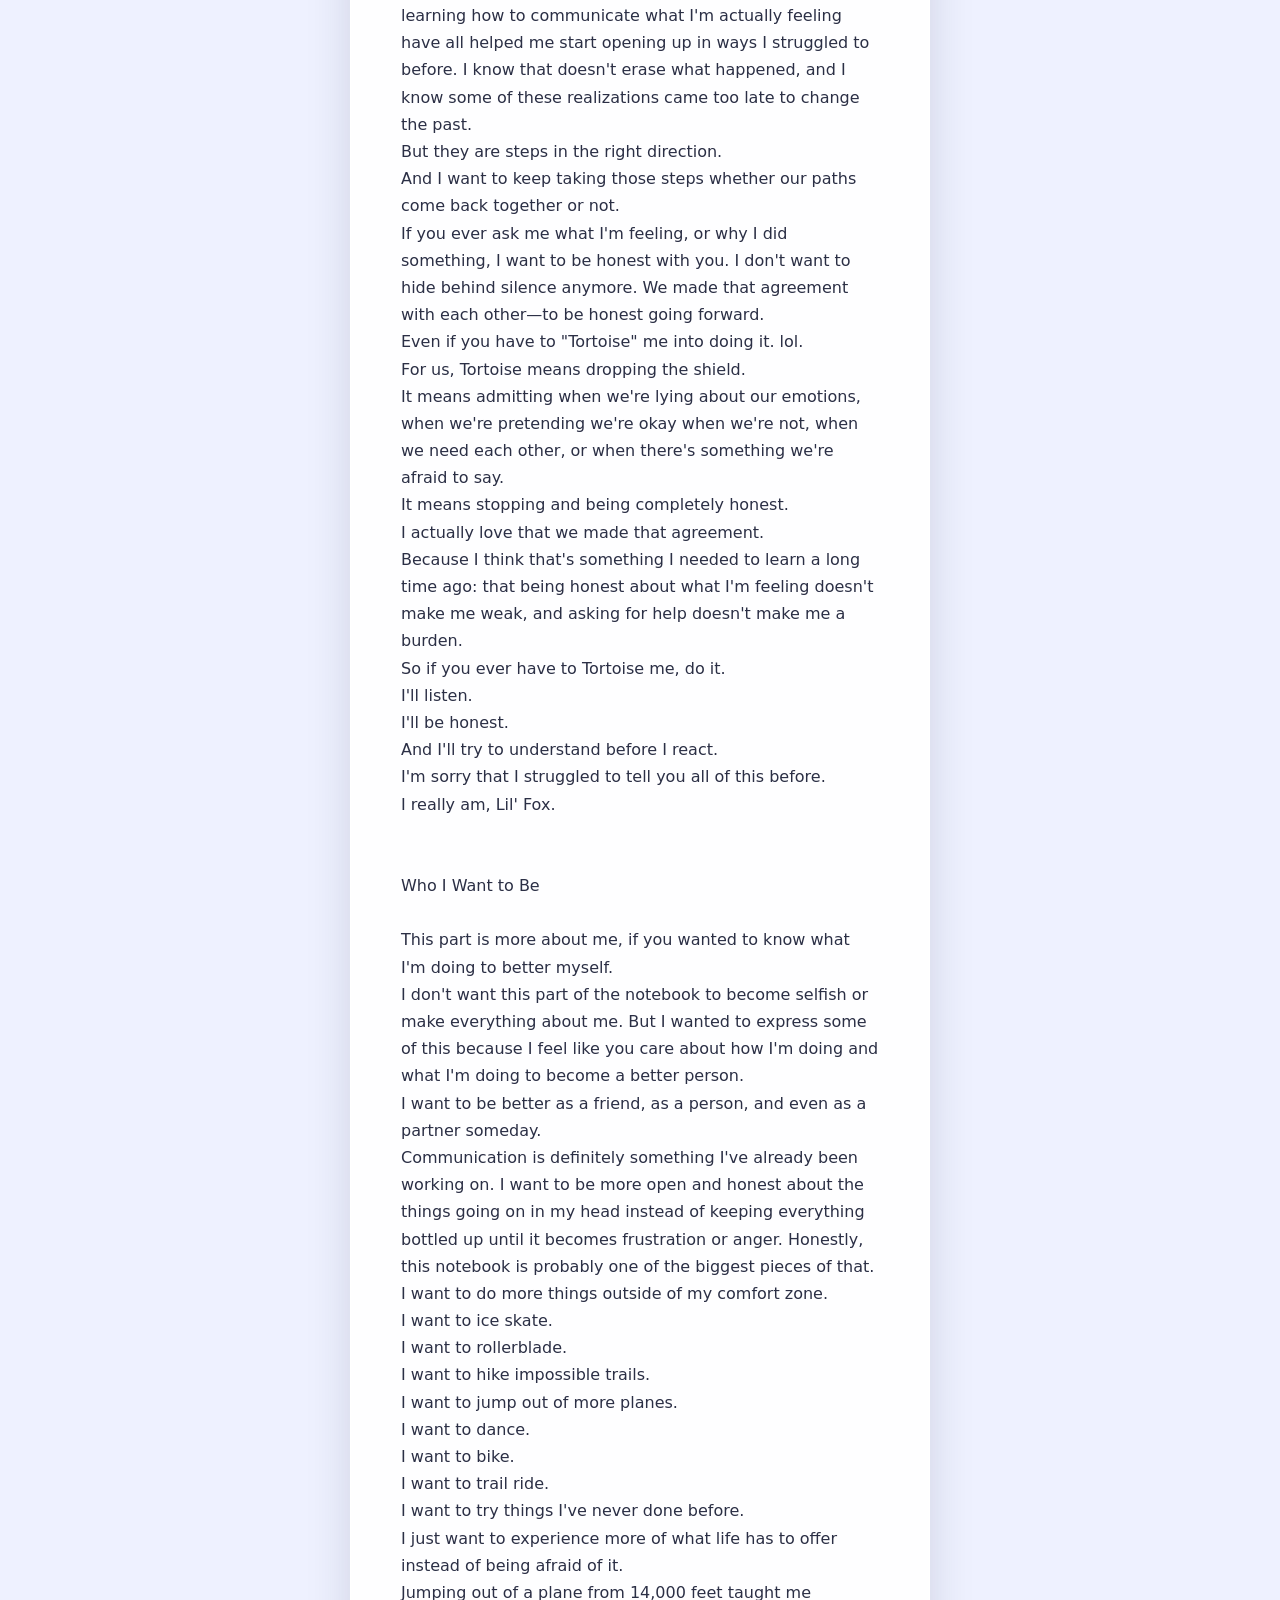
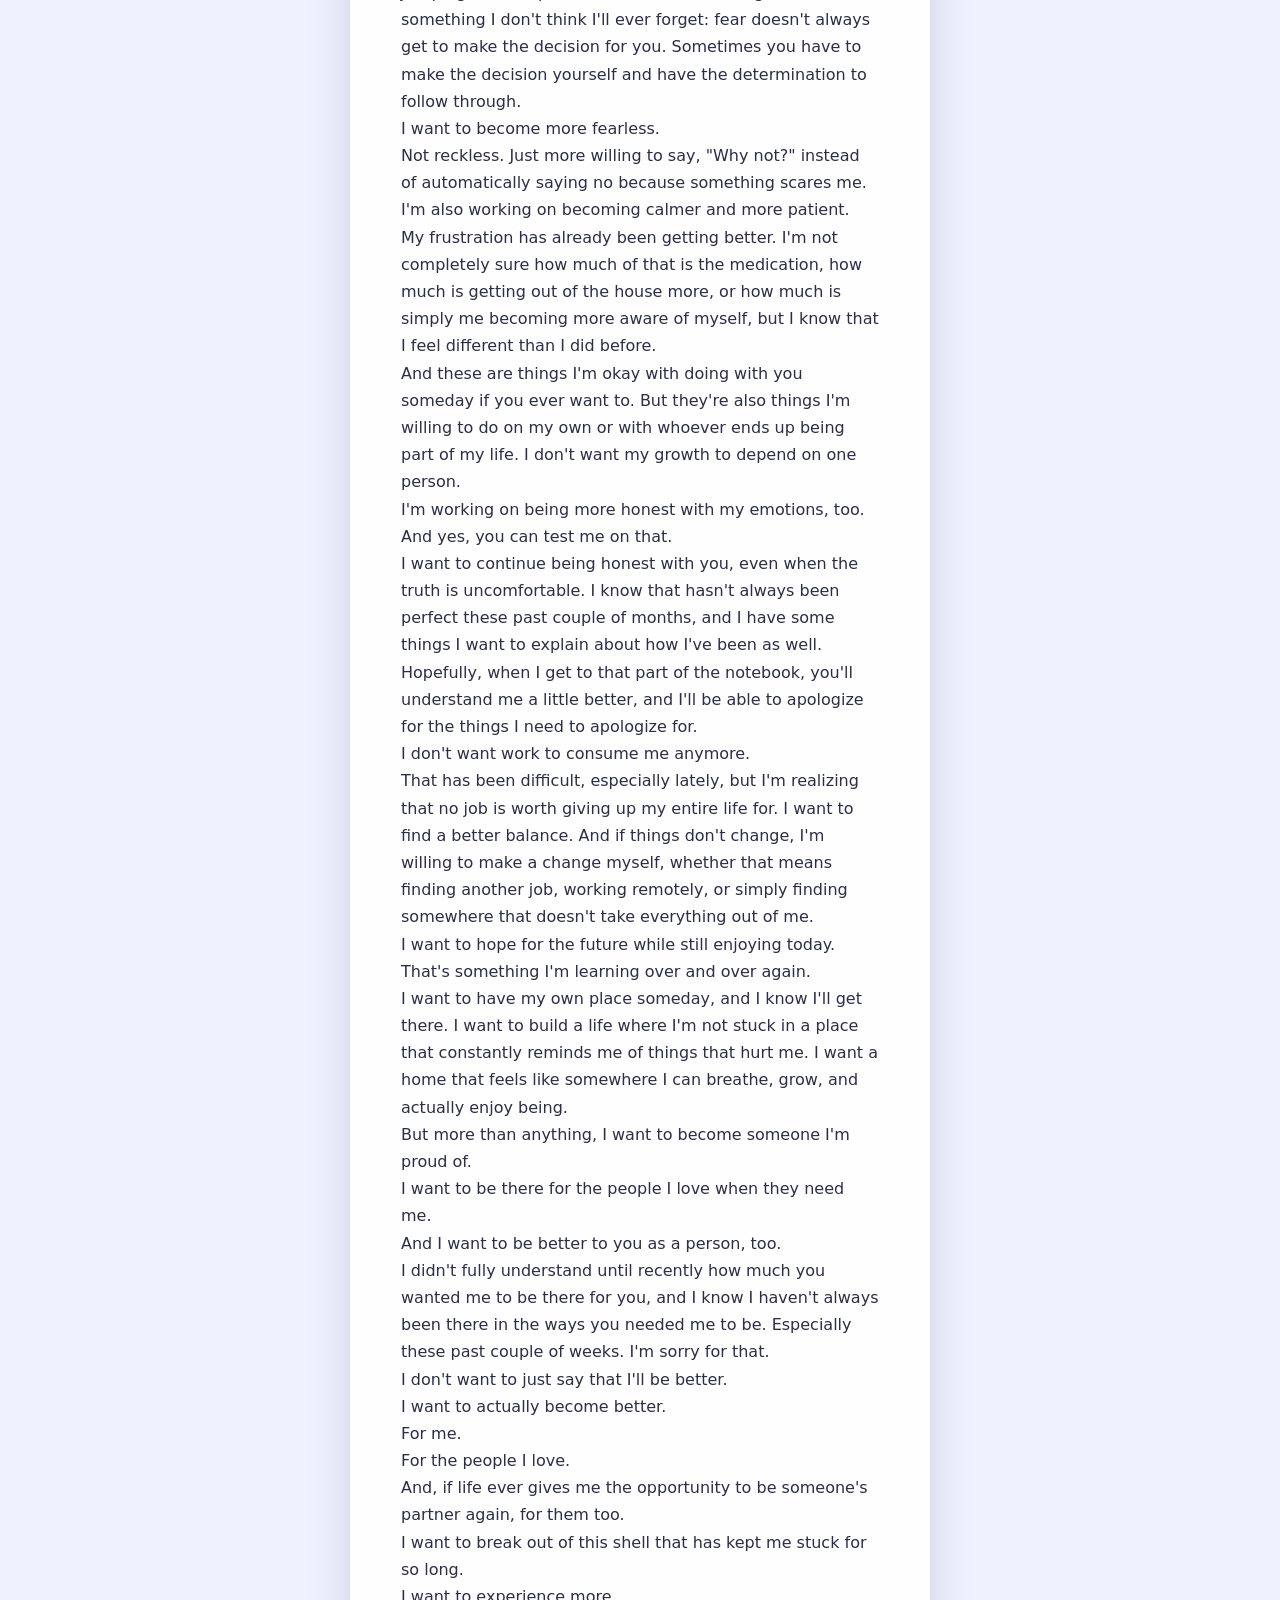
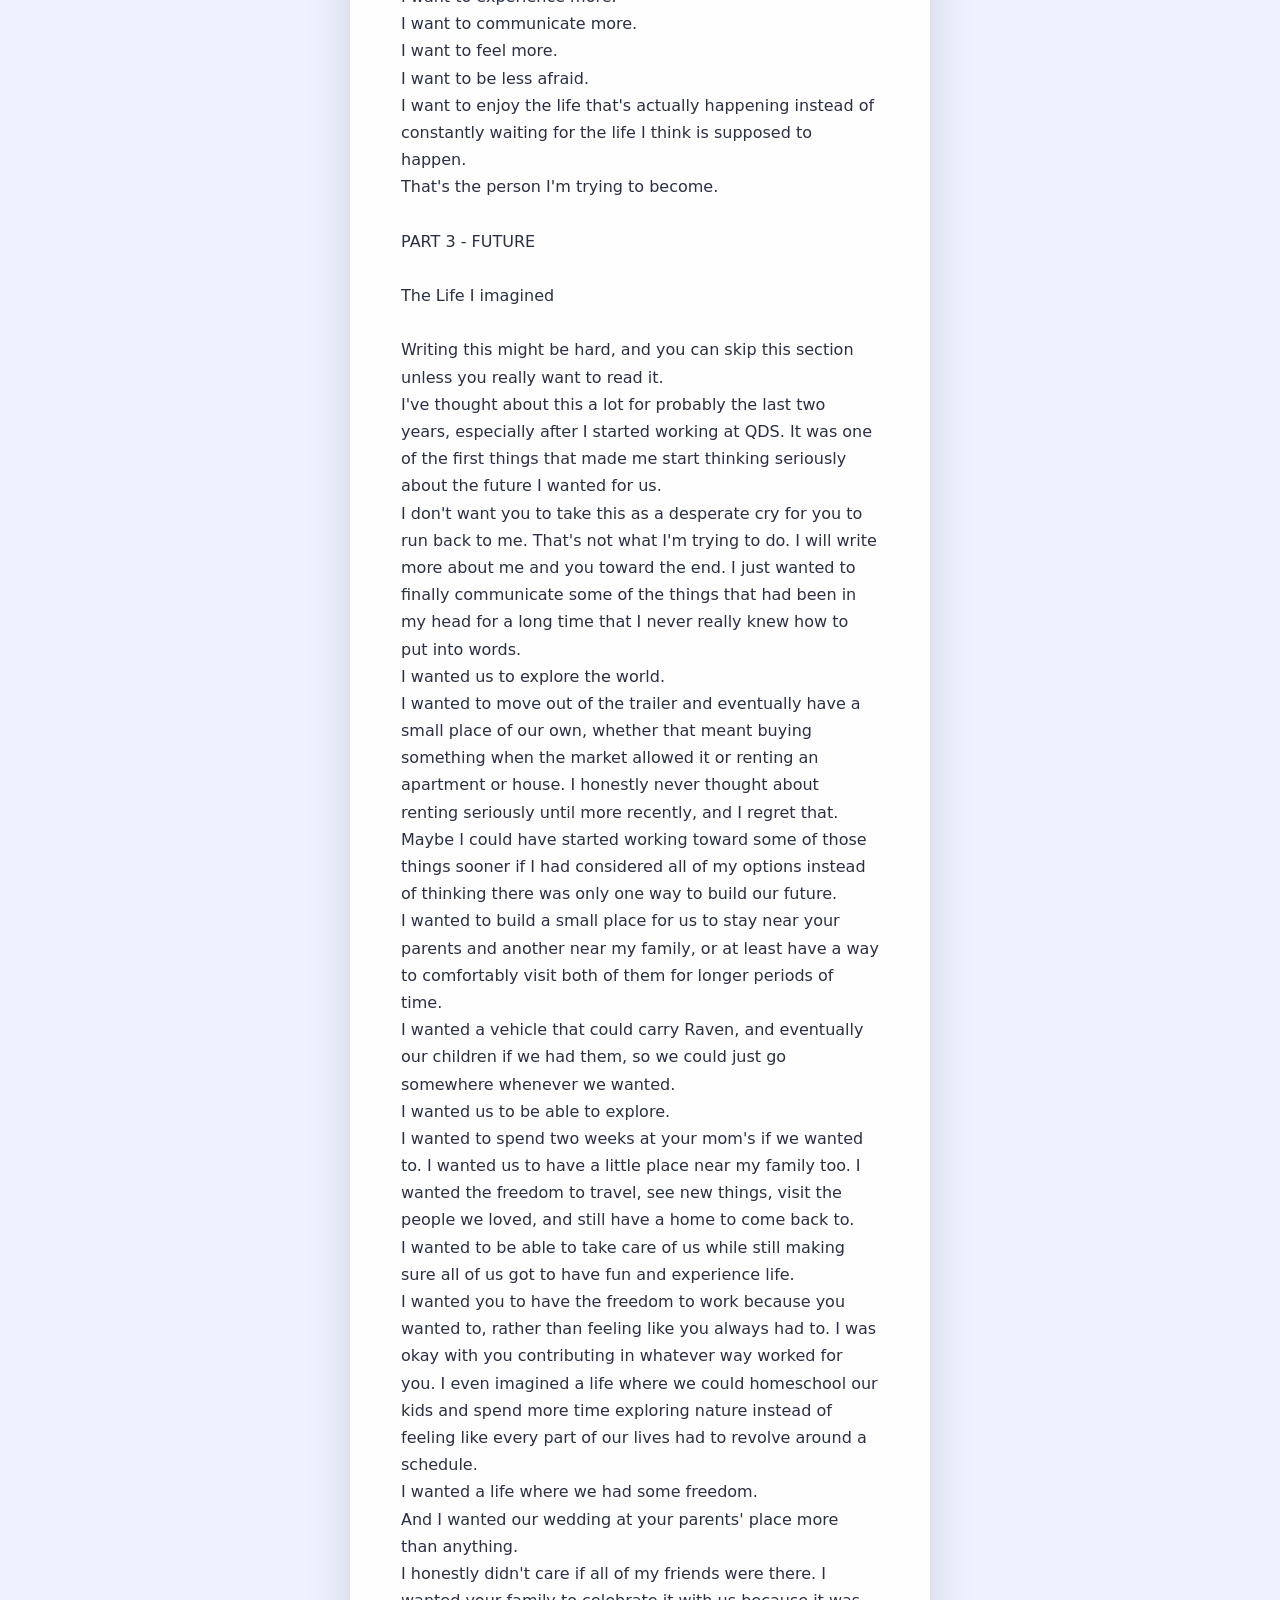
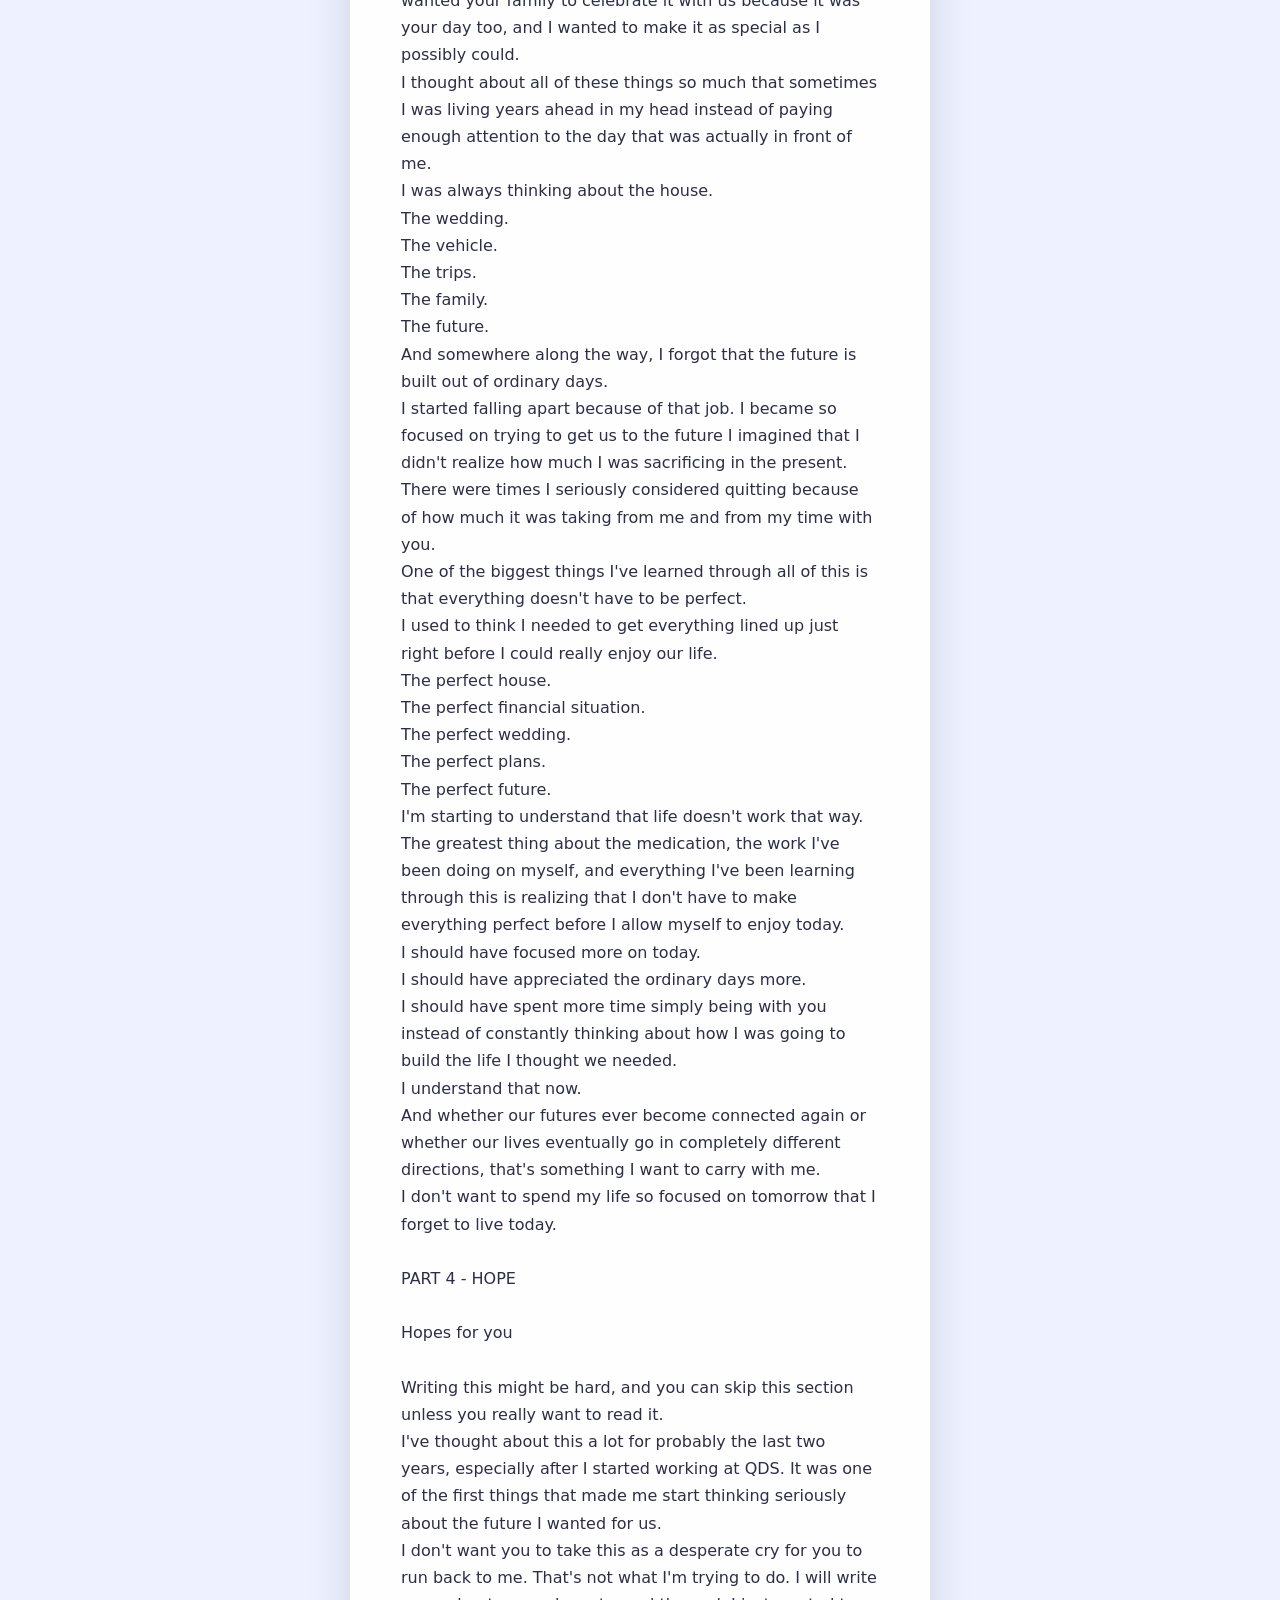
==== commit b657304f: "update" ====
--- a/journal.html
+++ b/journal.html
@@ -84,7 +84,8 @@
           up the same way you typed them.
         -->
         <div class="journal-text">
-          <strong>Haylea</strong>,
+<strong>
+Haylea</strong>,
 I decided to write this letter for whenever you are ready to read it.
 This is not a desperate attempt at winning you back. Or me begging you to uproot your whole life. I have said before that I want you happy, and I mean that. Yes, I wish it was me making you happy, but I cannot control your life.
 This letter is not about us... well, maybe a little. It's about me and you, together or separate.
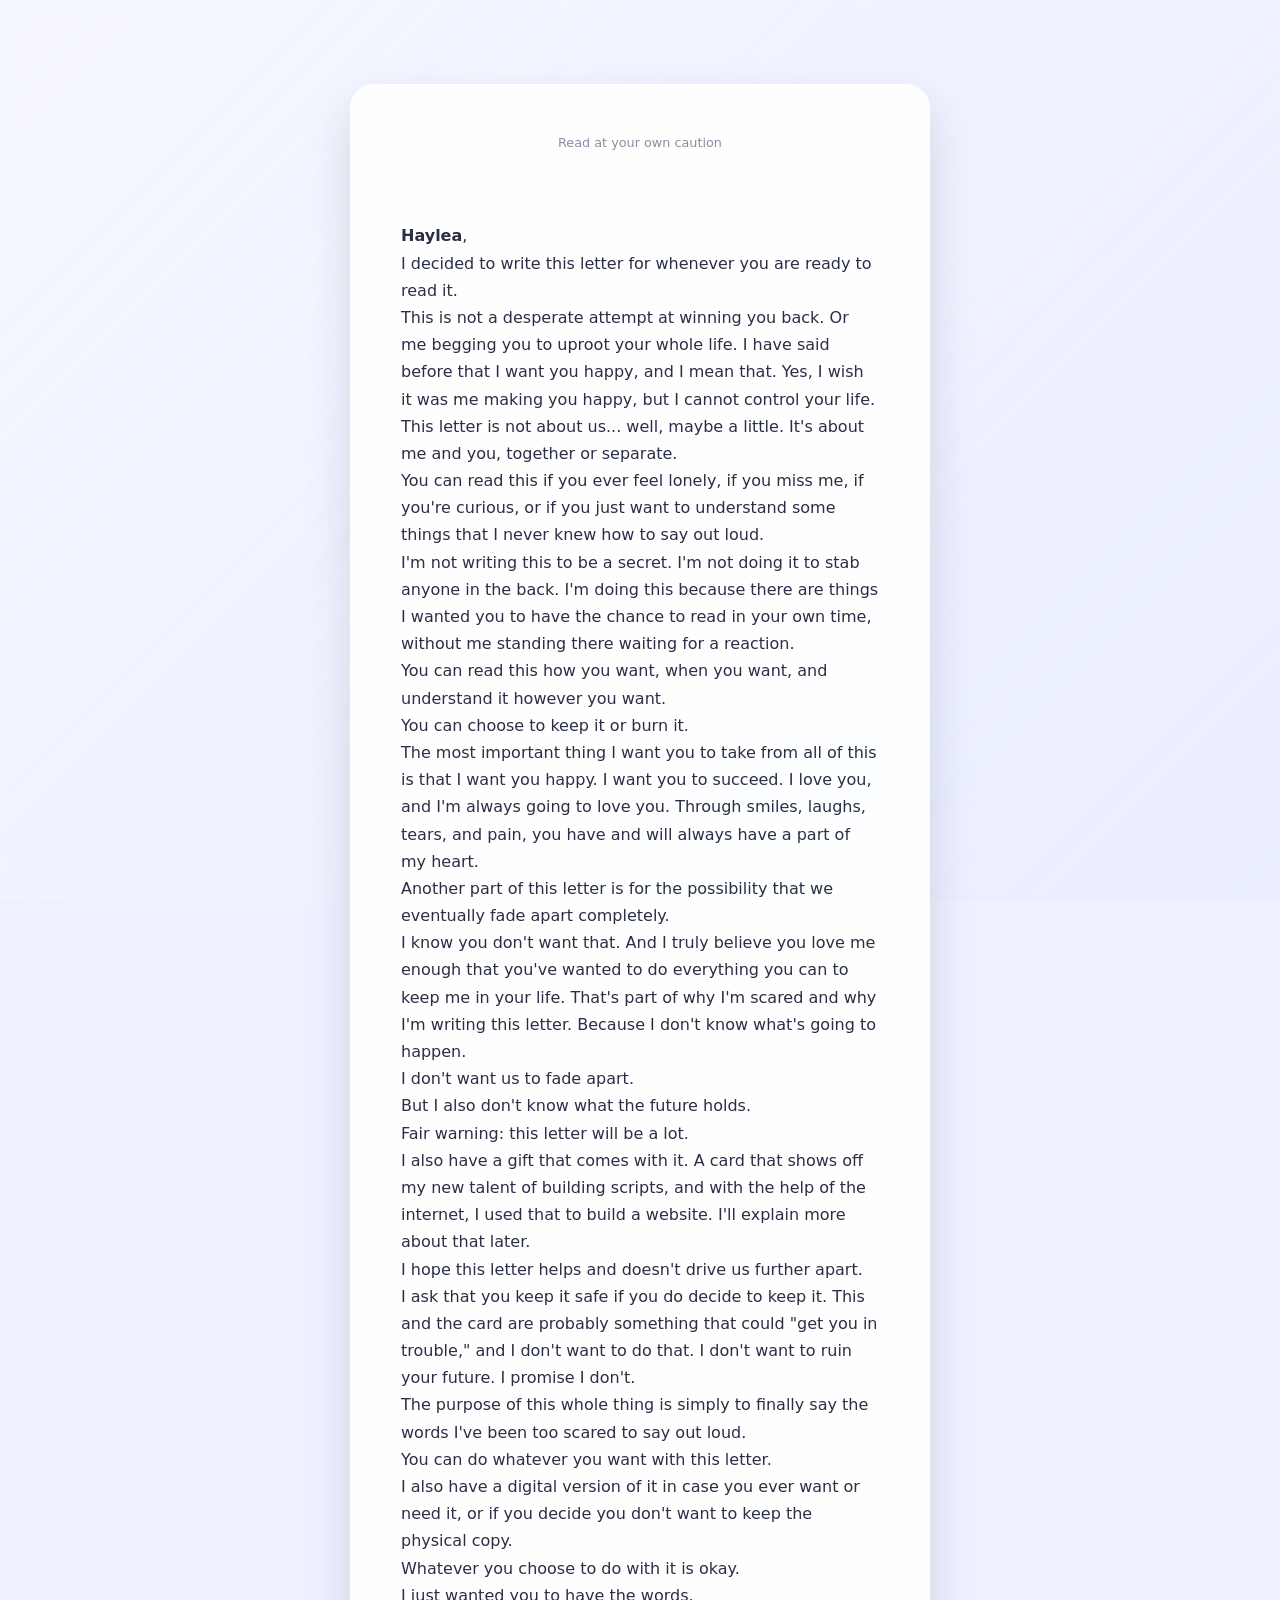
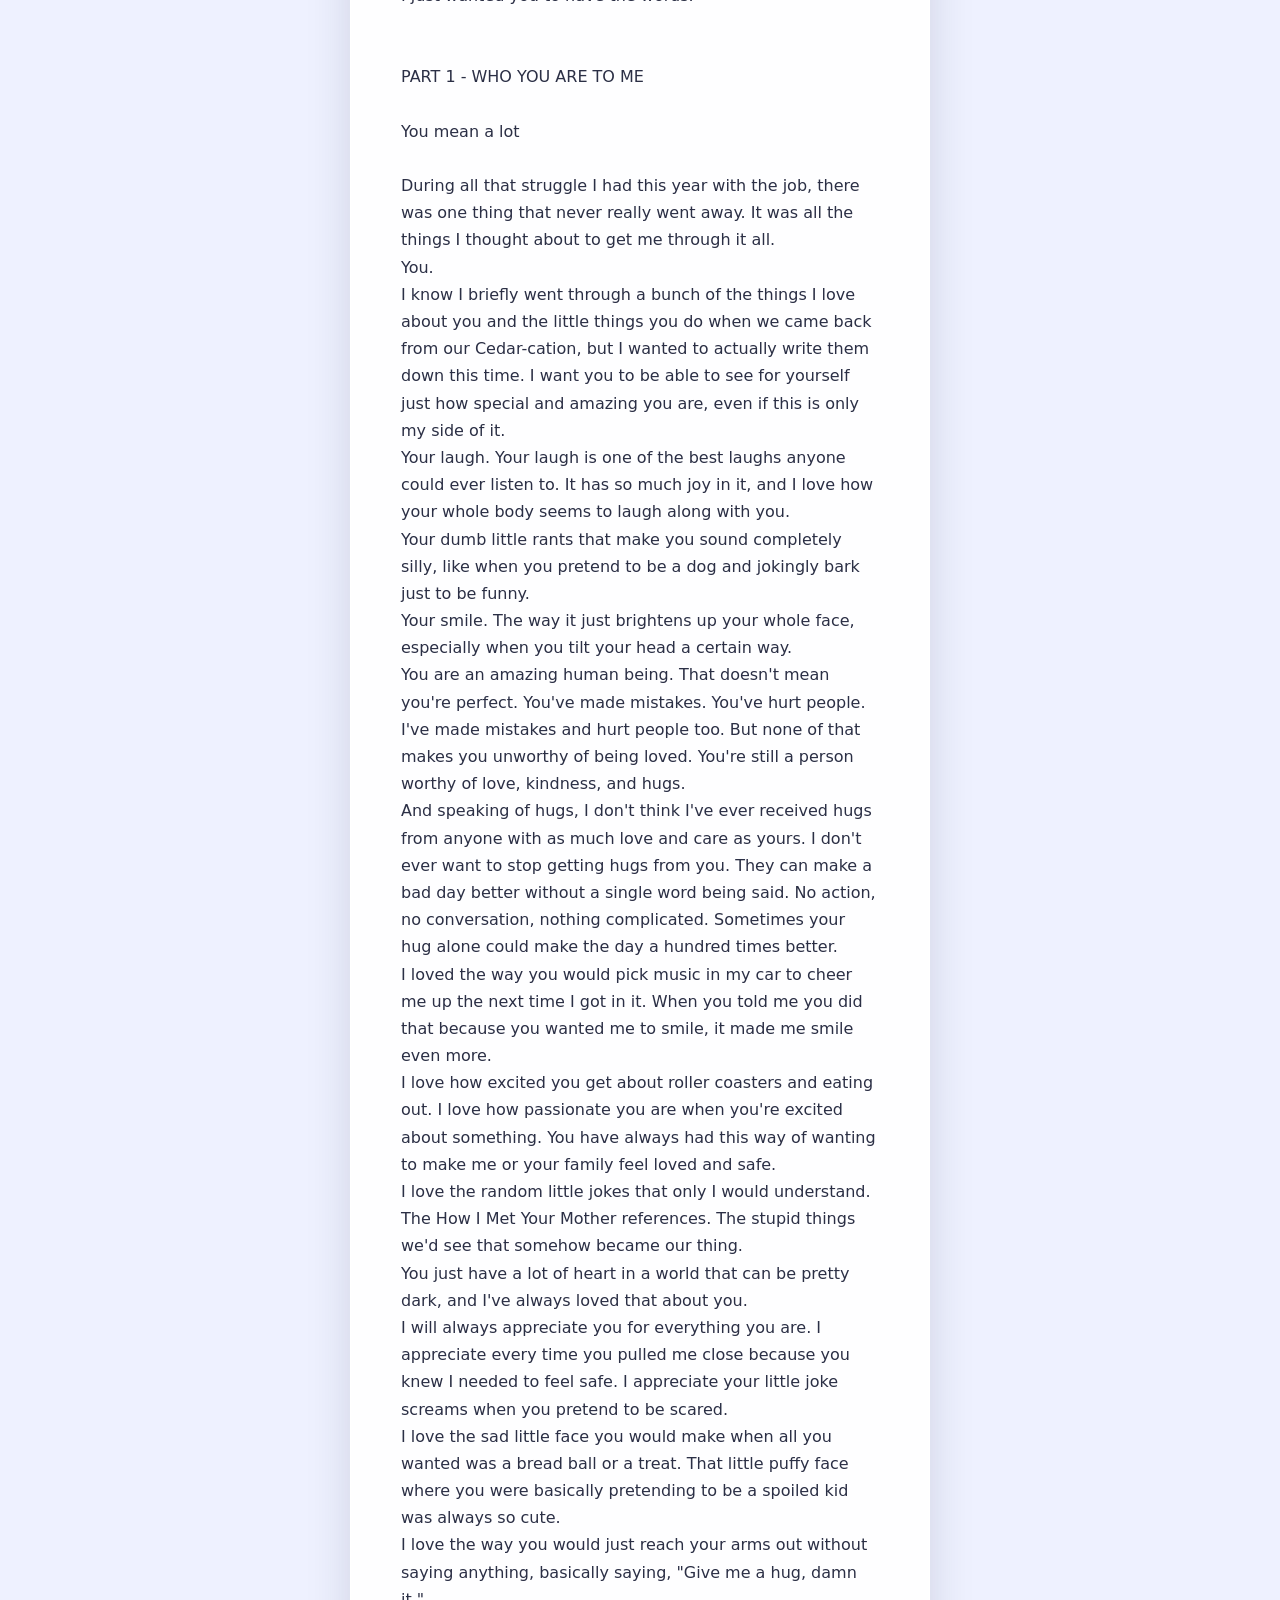
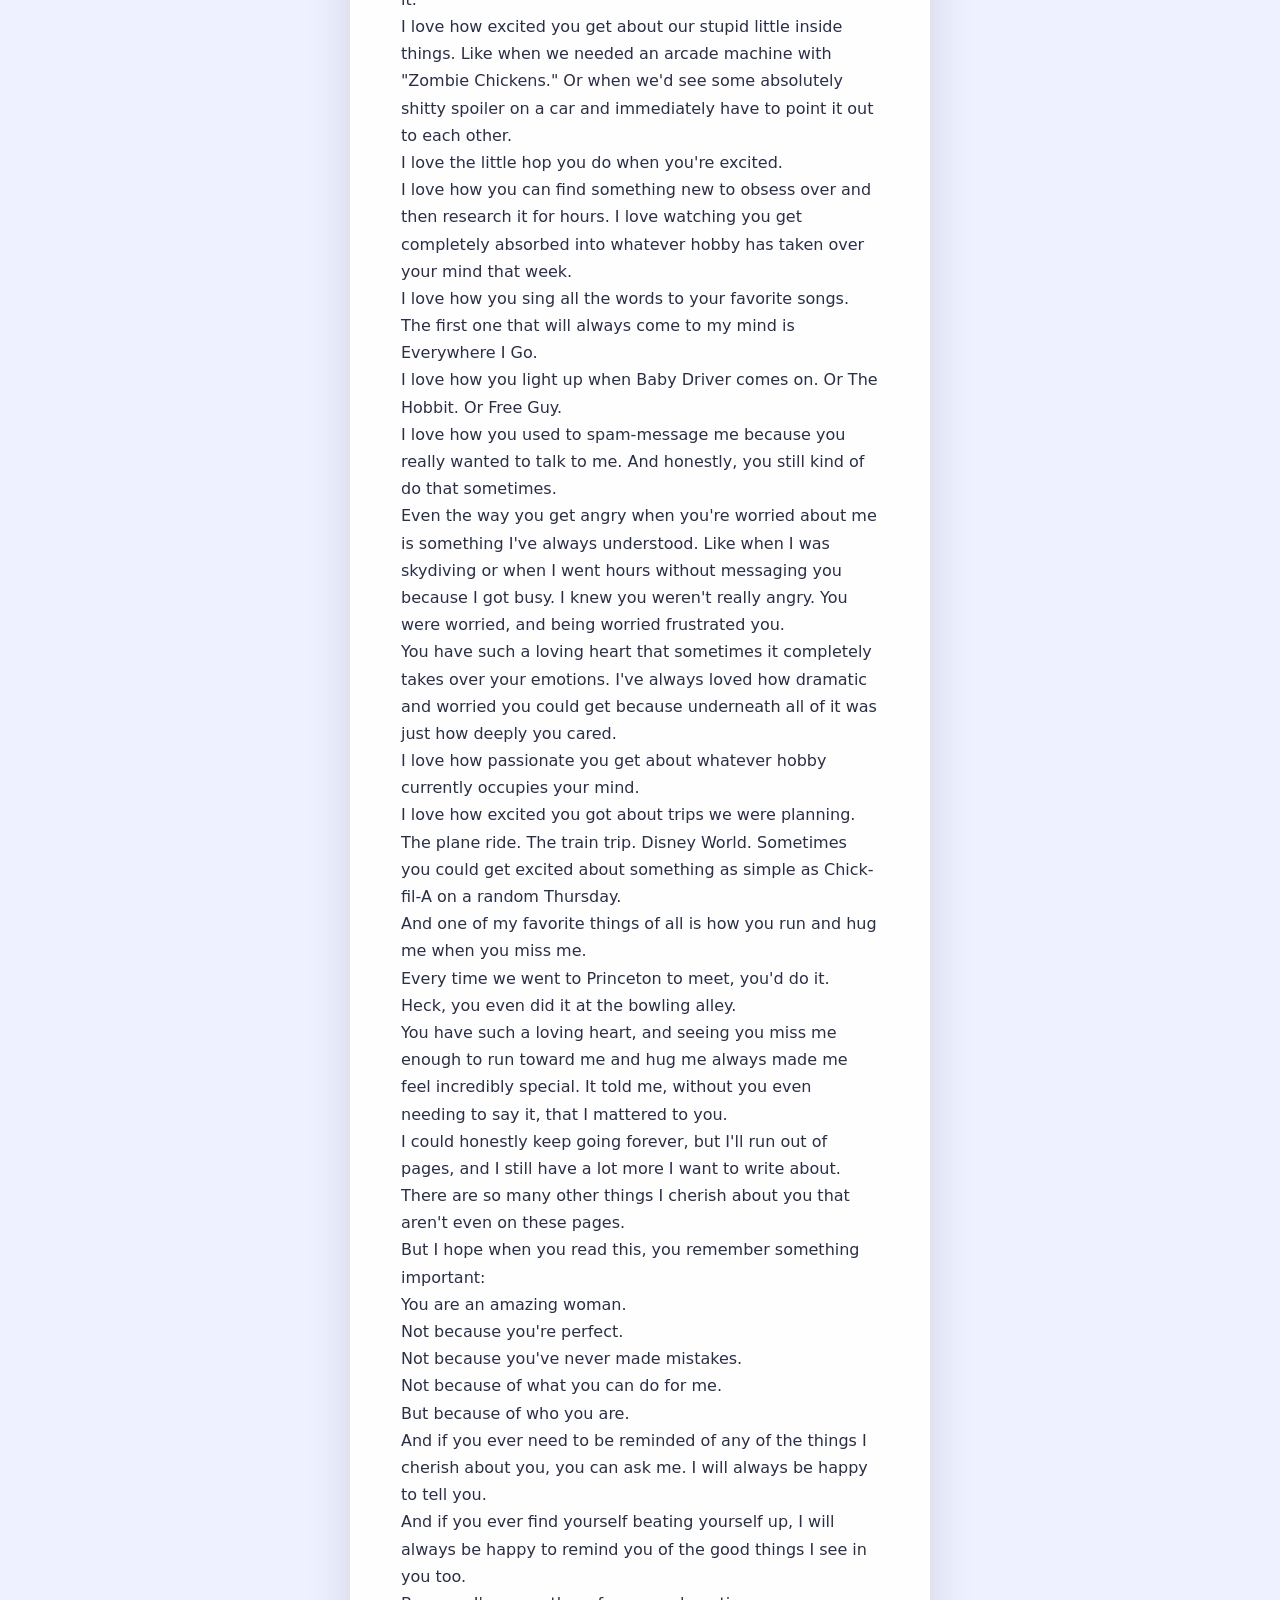
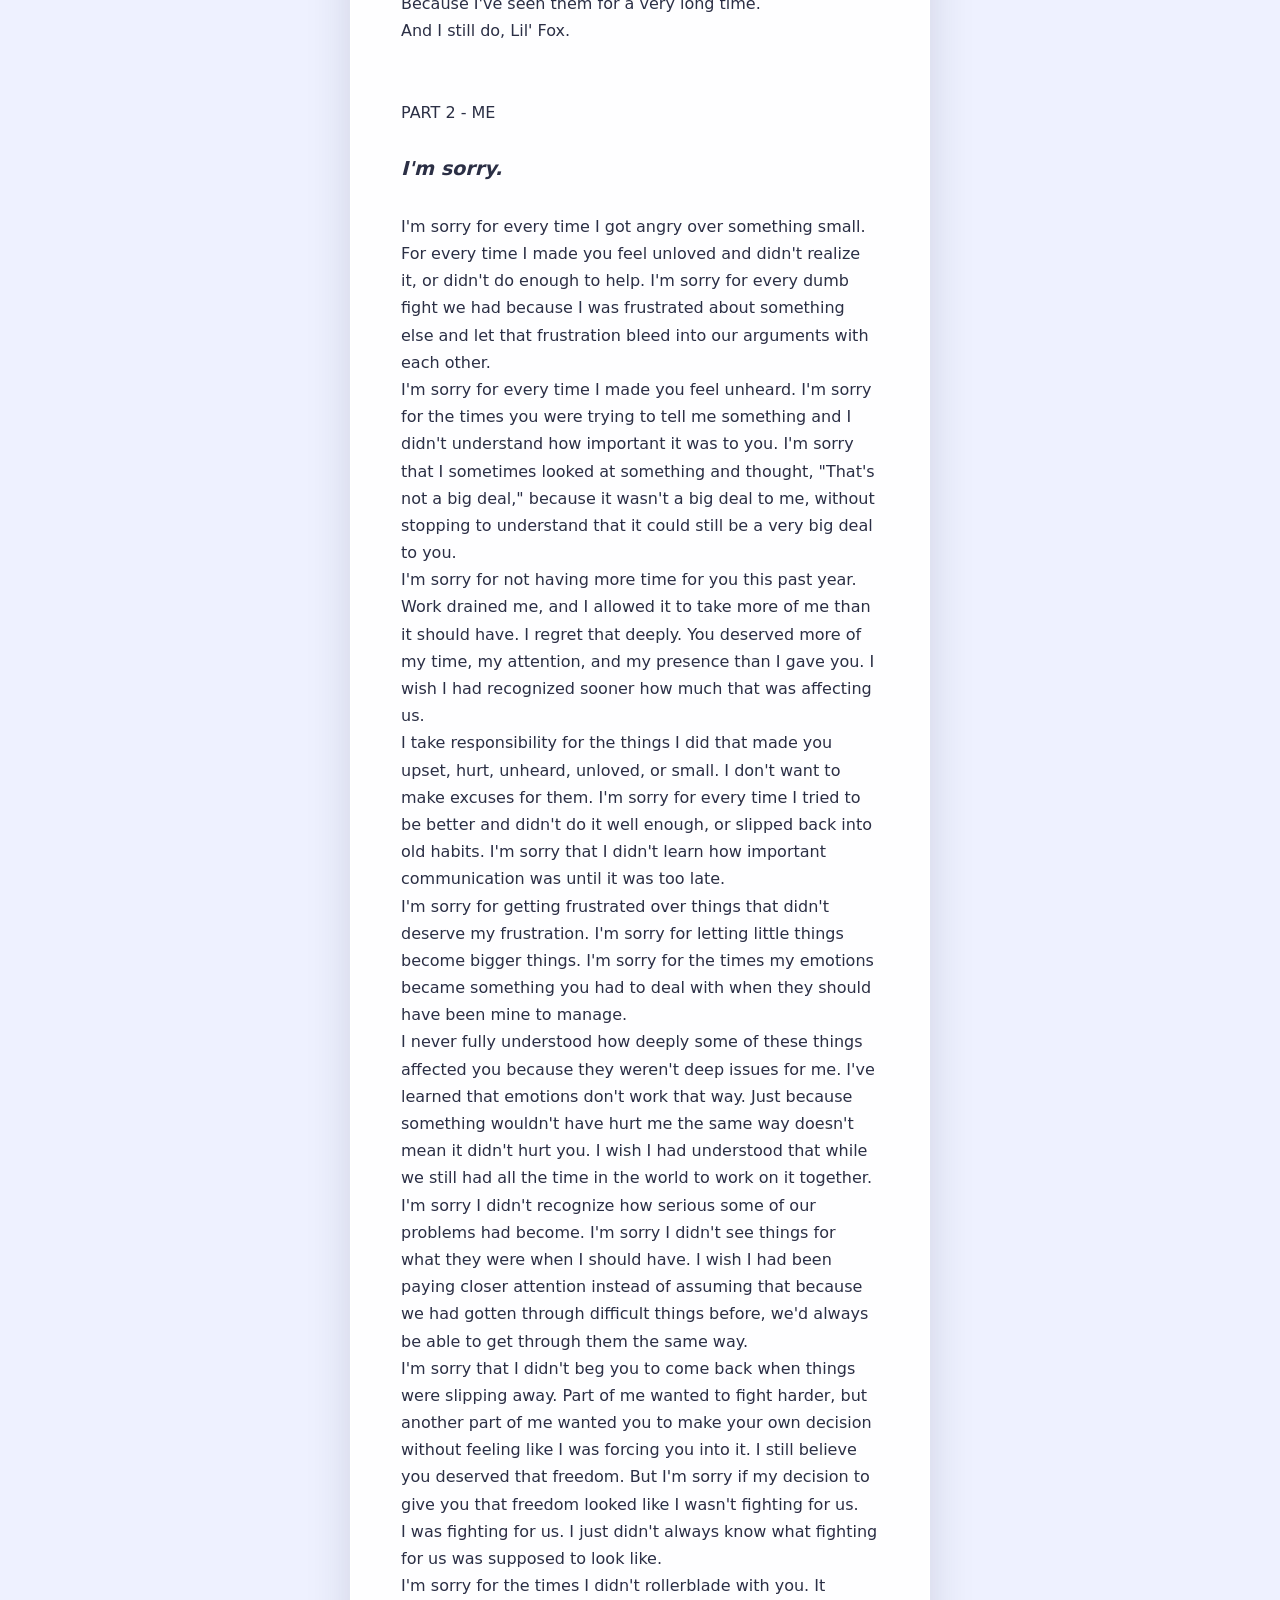
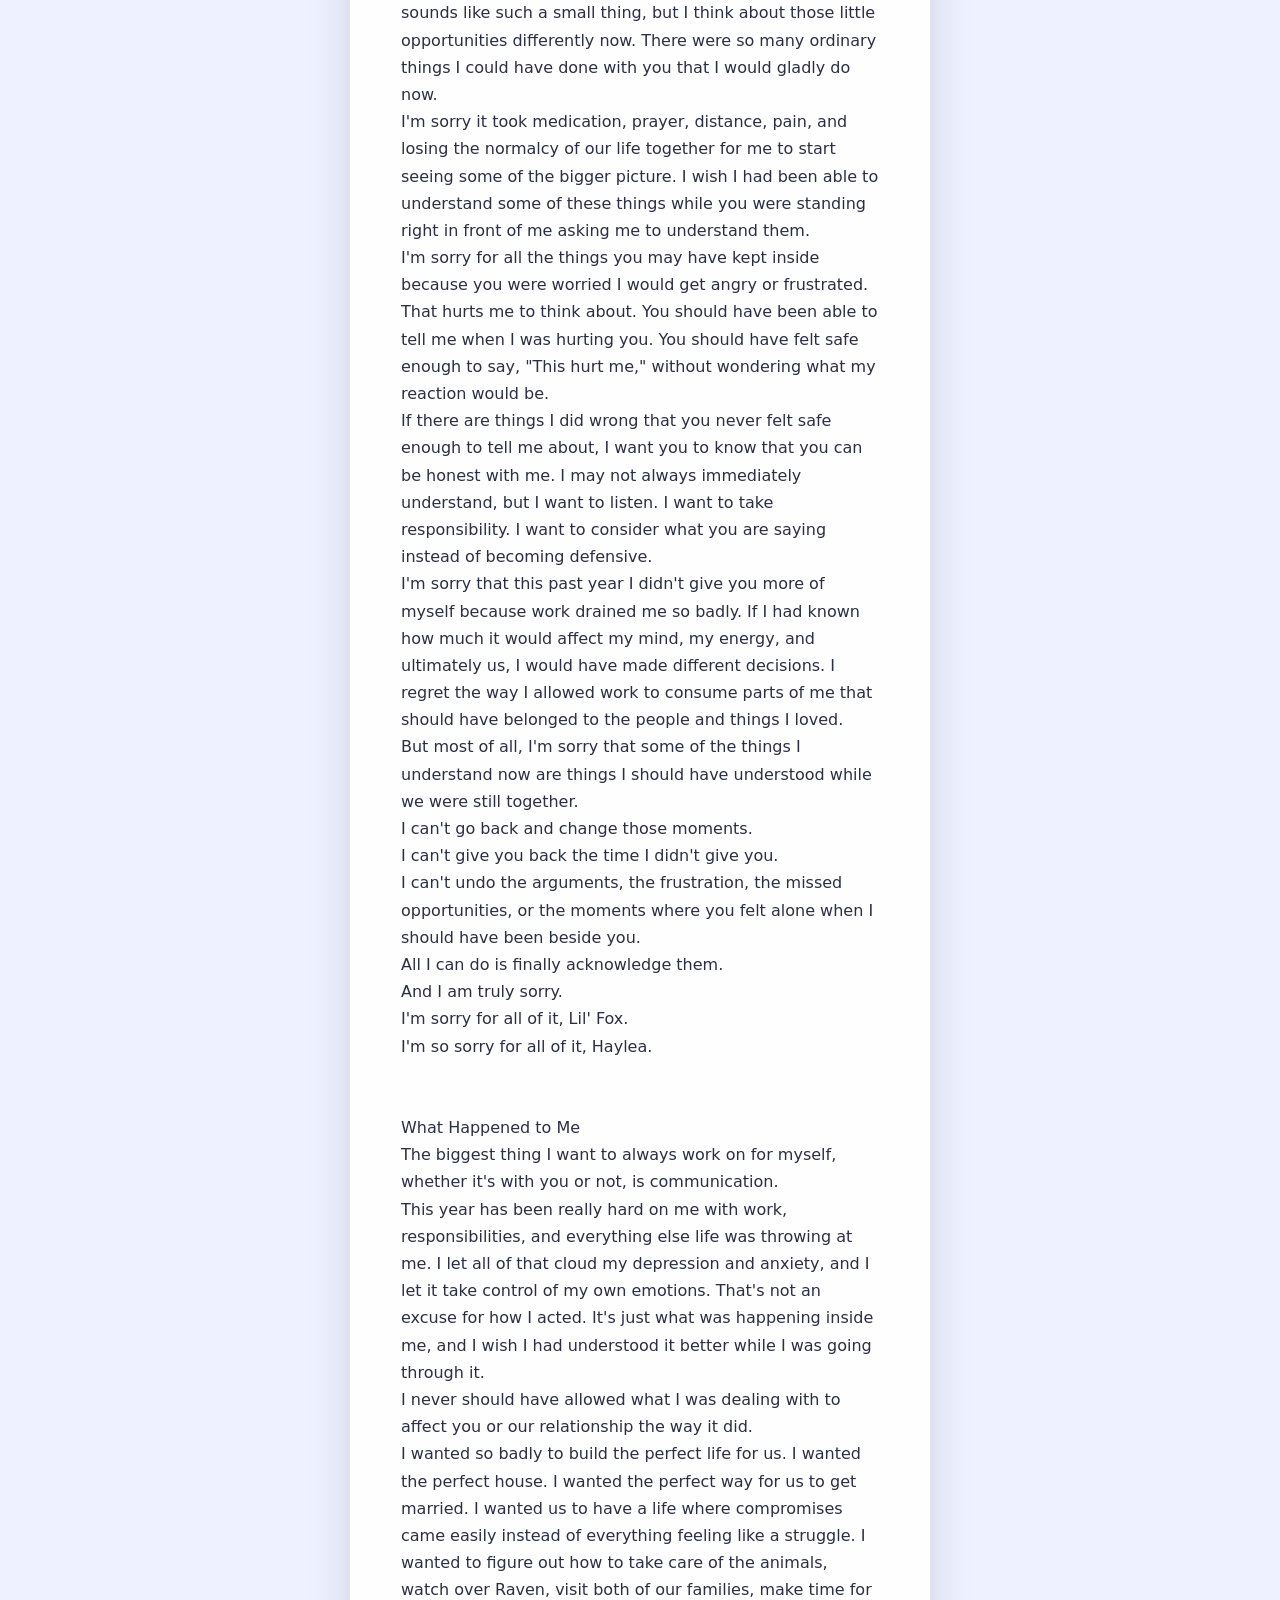
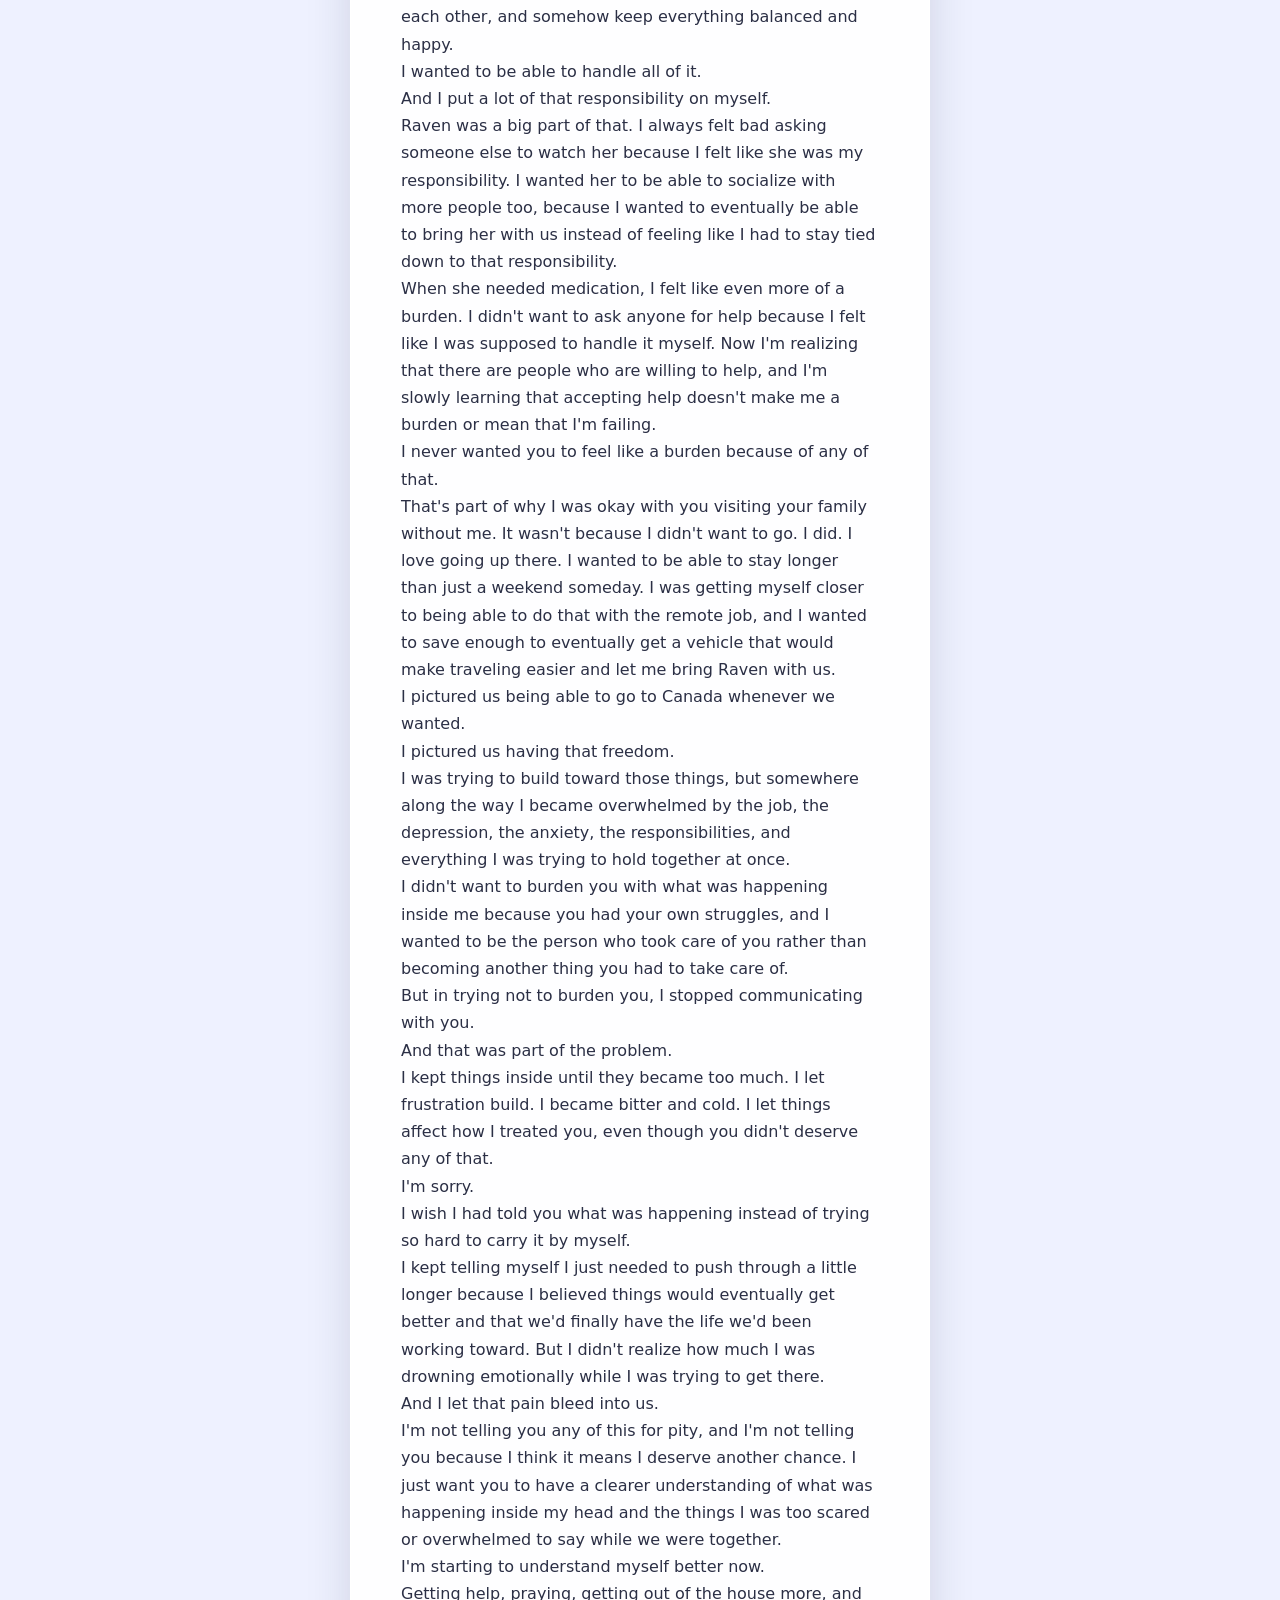
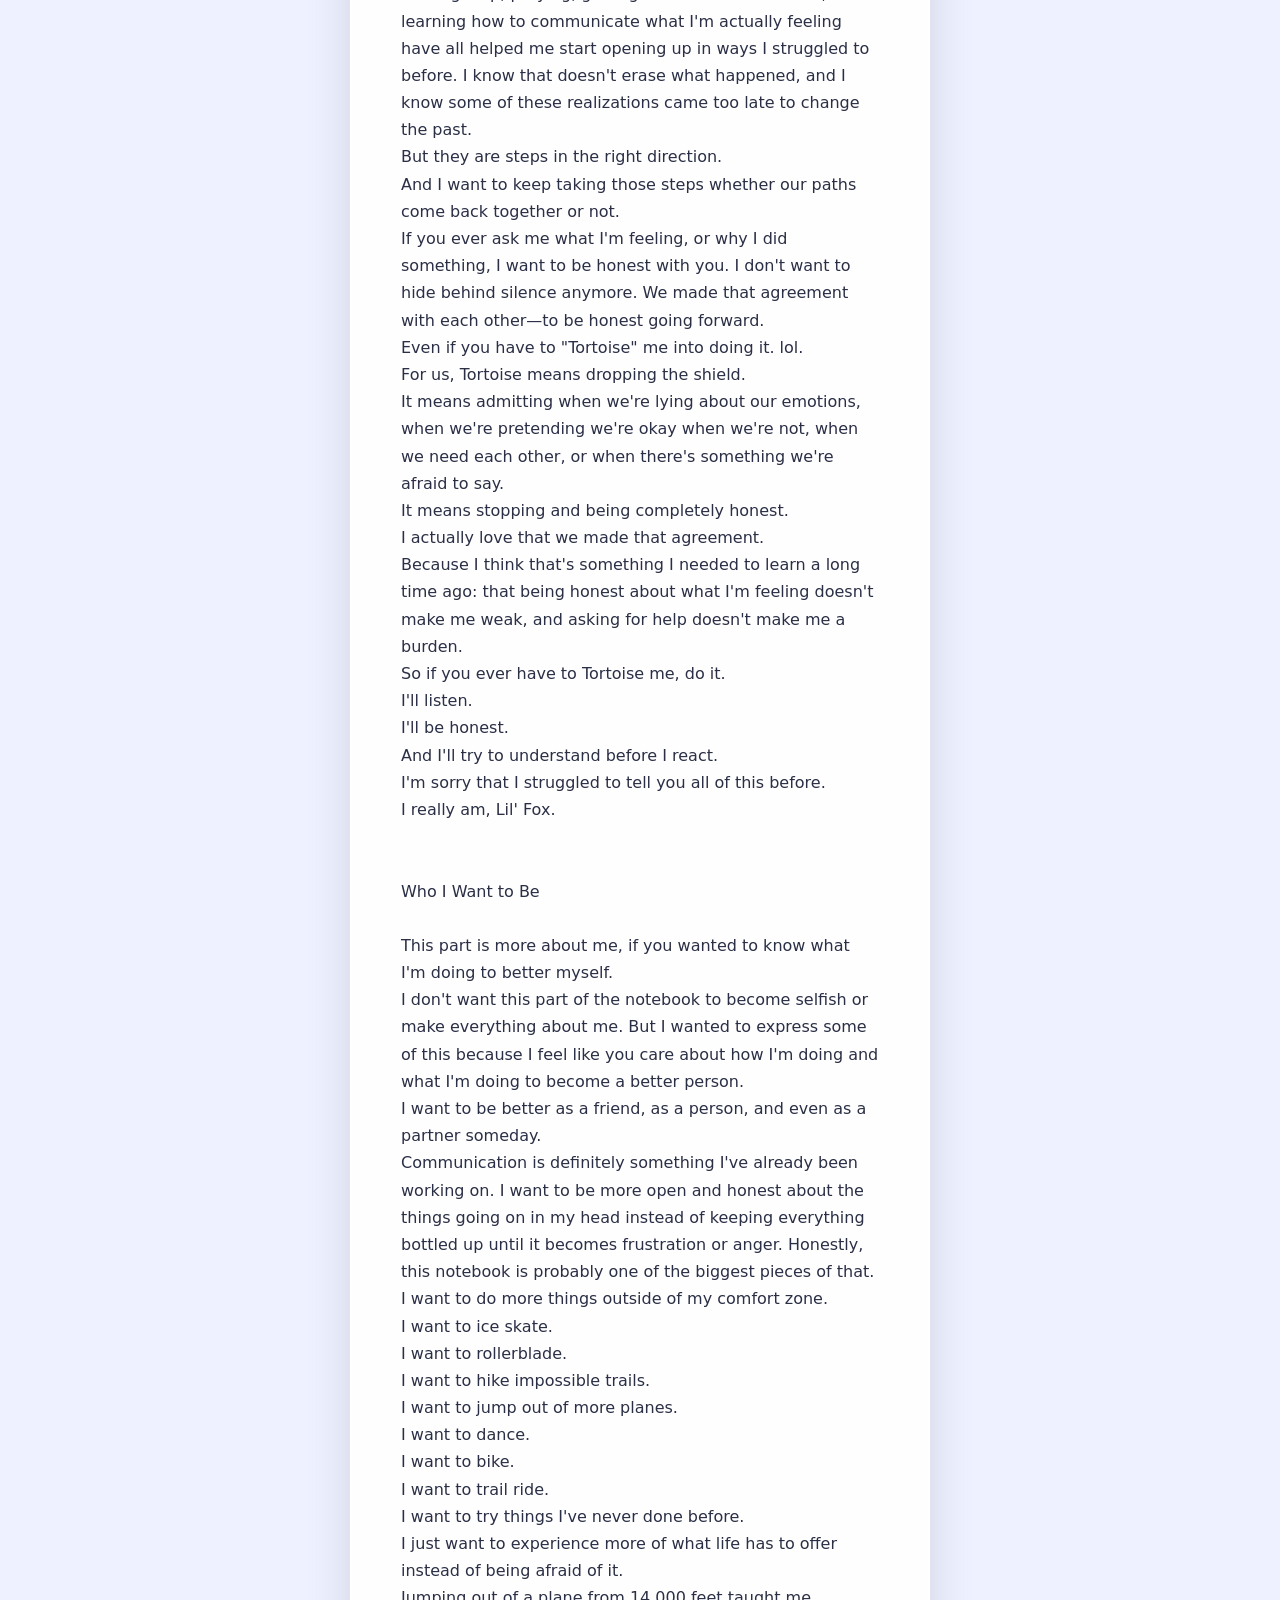
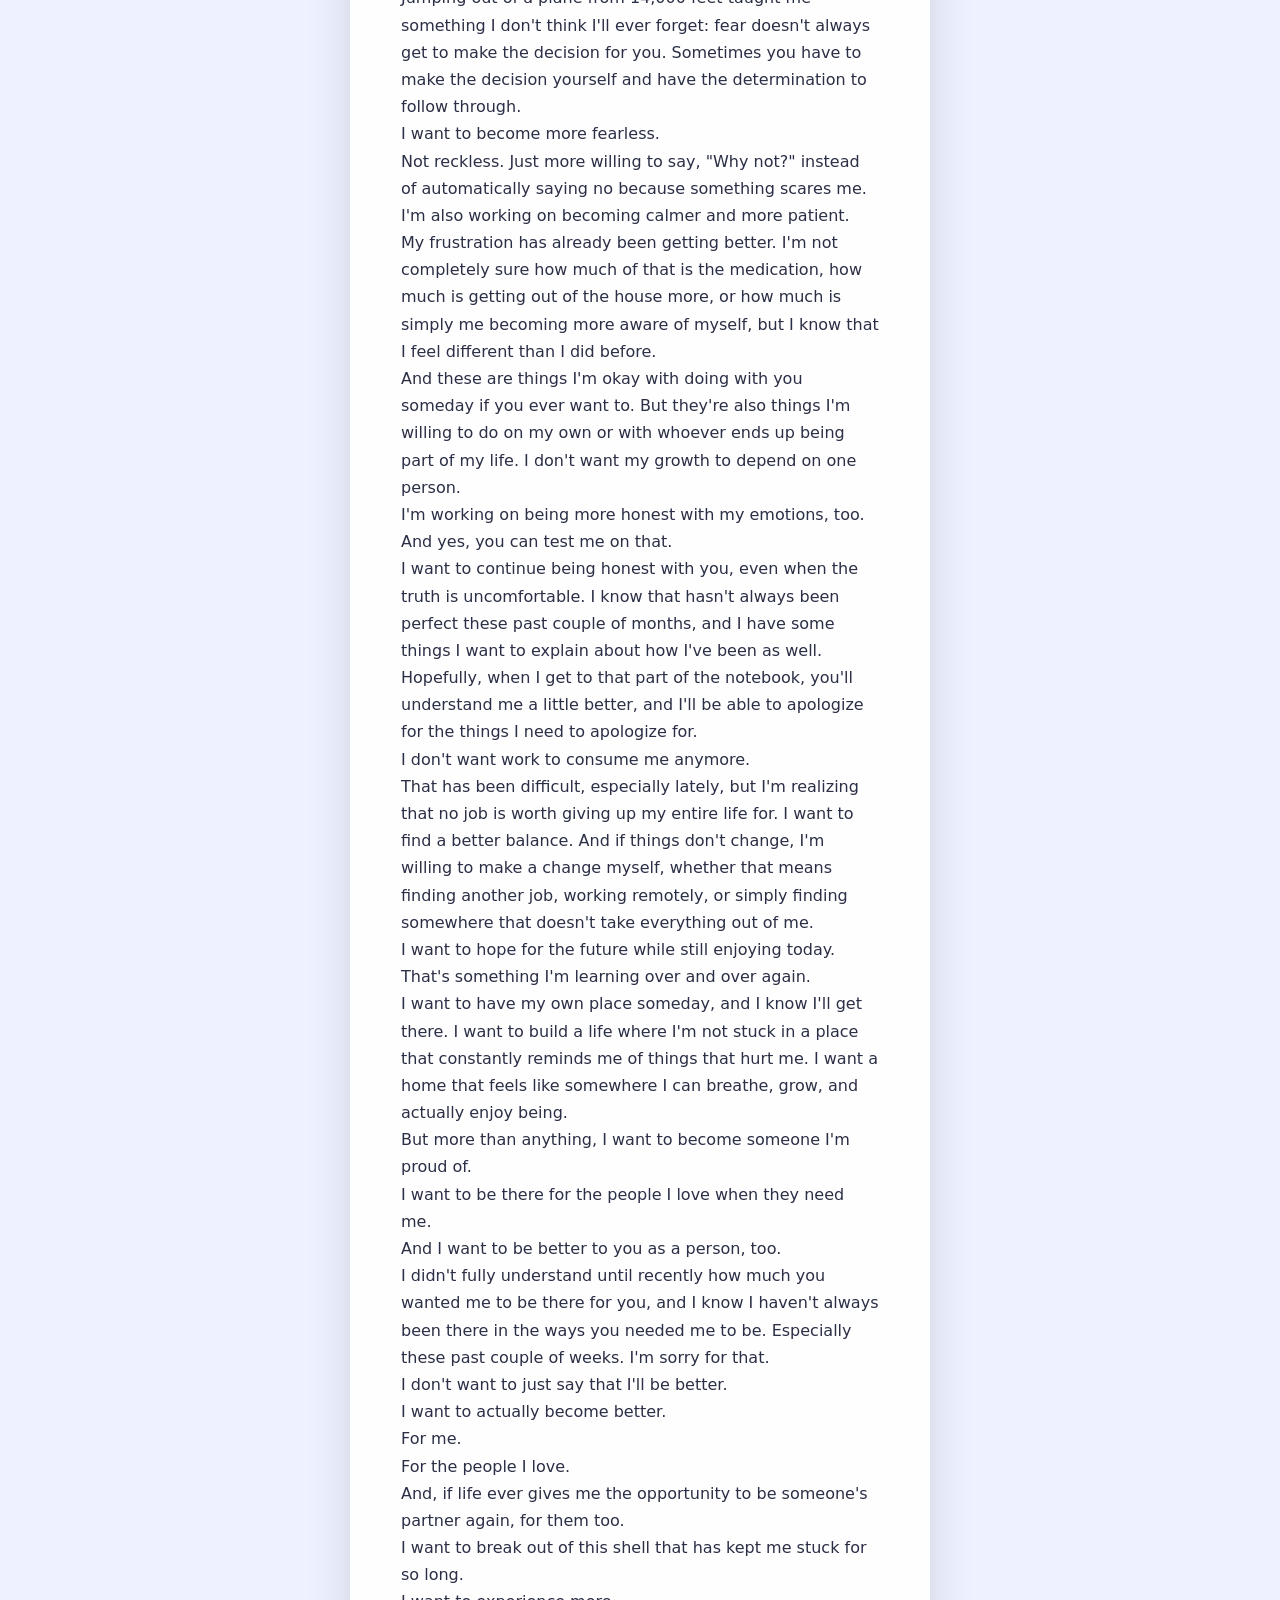
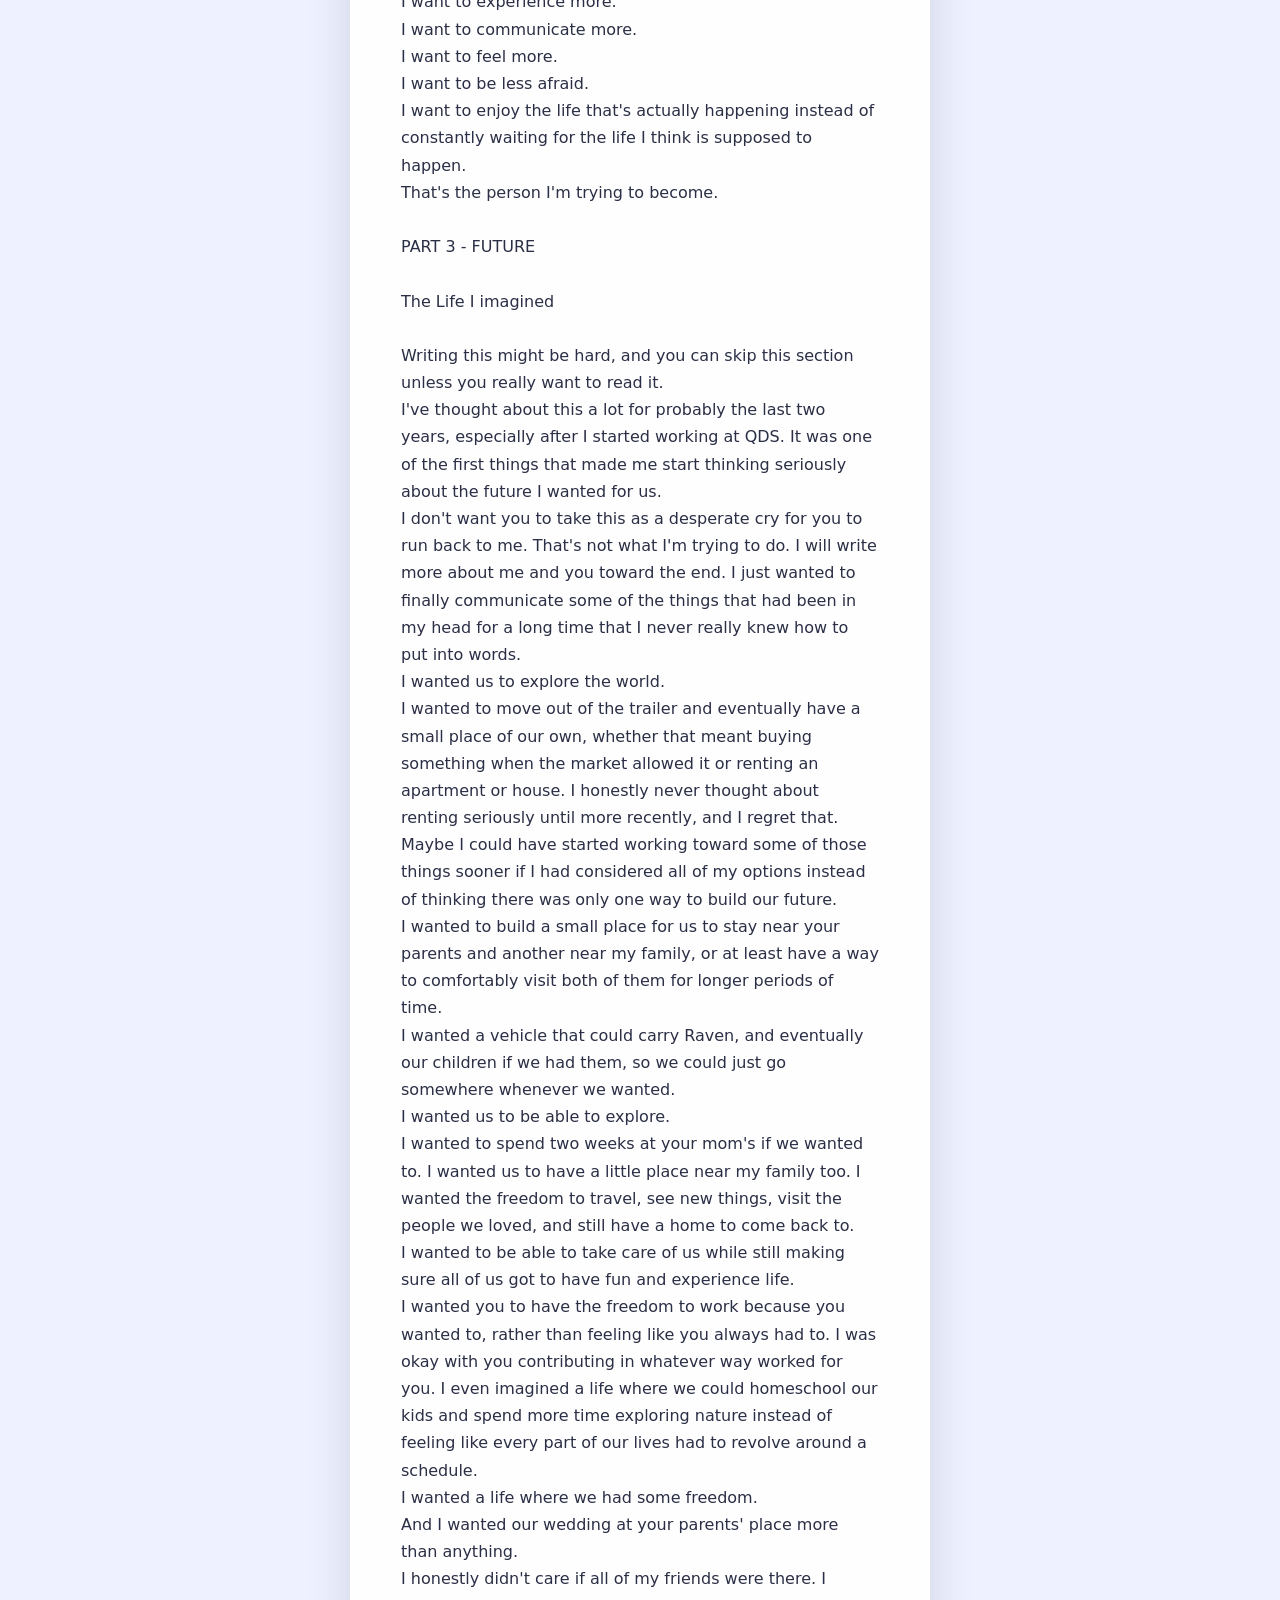
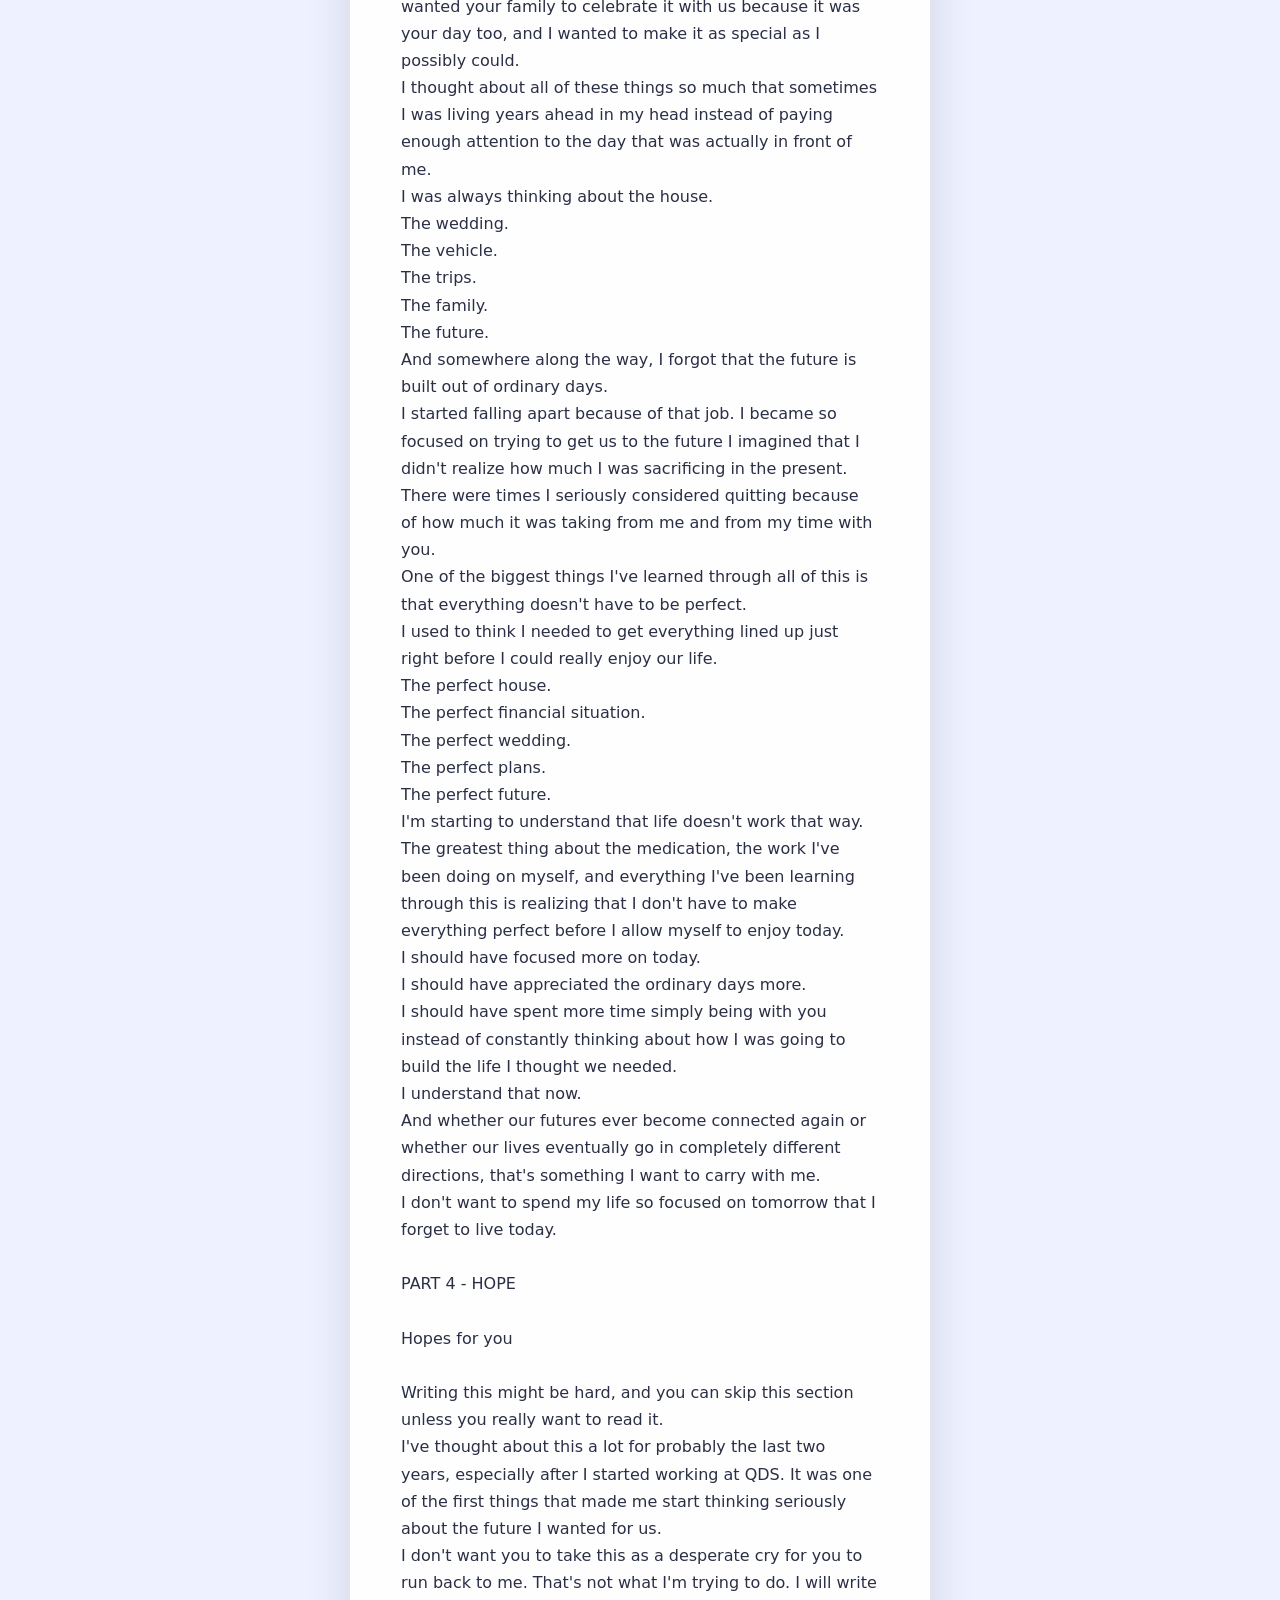
==== commit a8069178: "Update" ====
--- a/journal.html
+++ b/journal.html
@@ -156,7 +156,7 @@
 
 PART 2 - ME
 
-I'm sorry.
+<strong style="font-size: 1.2em;"><em>I'm sorry.</em></strong>
 
 I'm sorry for every time I got angry over something small. For every time I made you feel unloved and didn't realize it, or didn't do enough to help. I'm sorry for every dumb fight we had because I was frustrated about something else and let that frustration bleed into our arguments with each other.
 I'm sorry for every time I made you feel unheard. I'm sorry for the times you were trying to tell me something and I didn't understand how important it was to you. I'm sorry that I sometimes looked at something and thought, "That's not a big deal," because it wasn't a big deal to me, without stopping to understand that it could still be a very big deal to you.
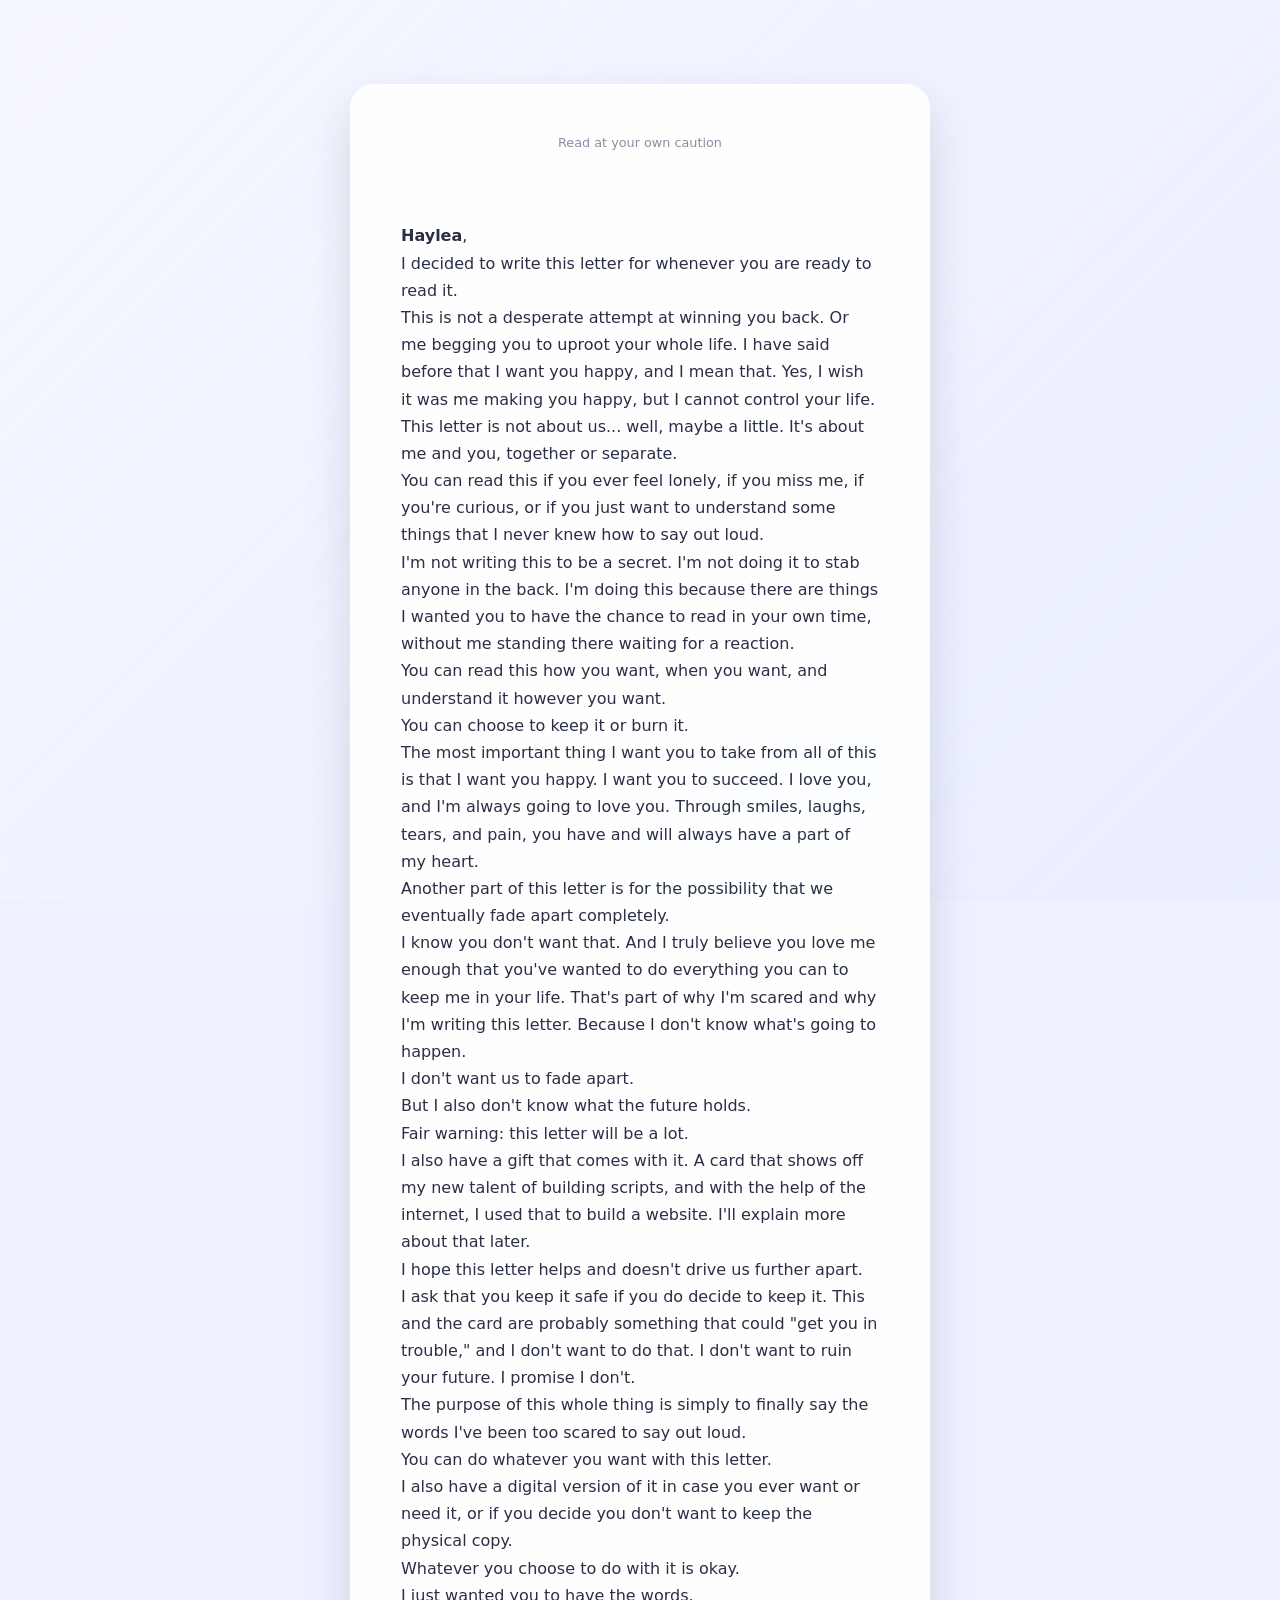
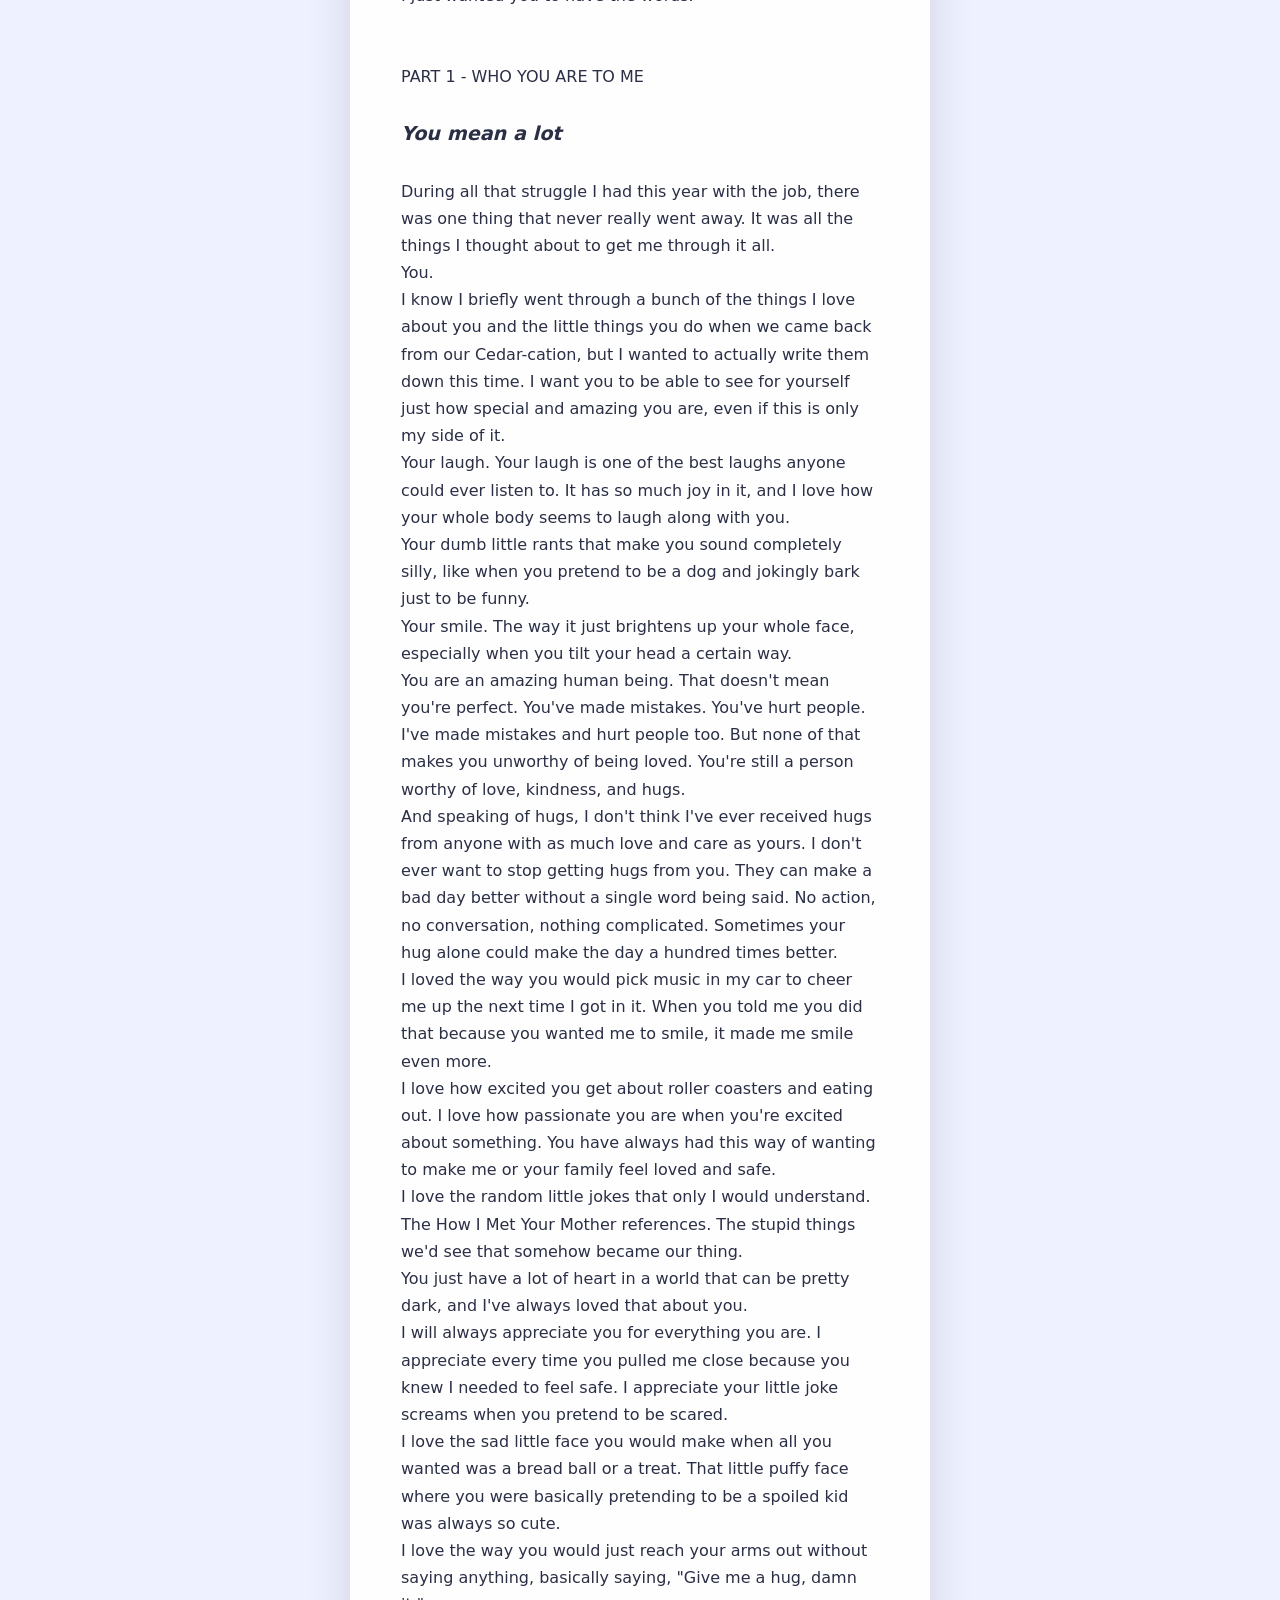
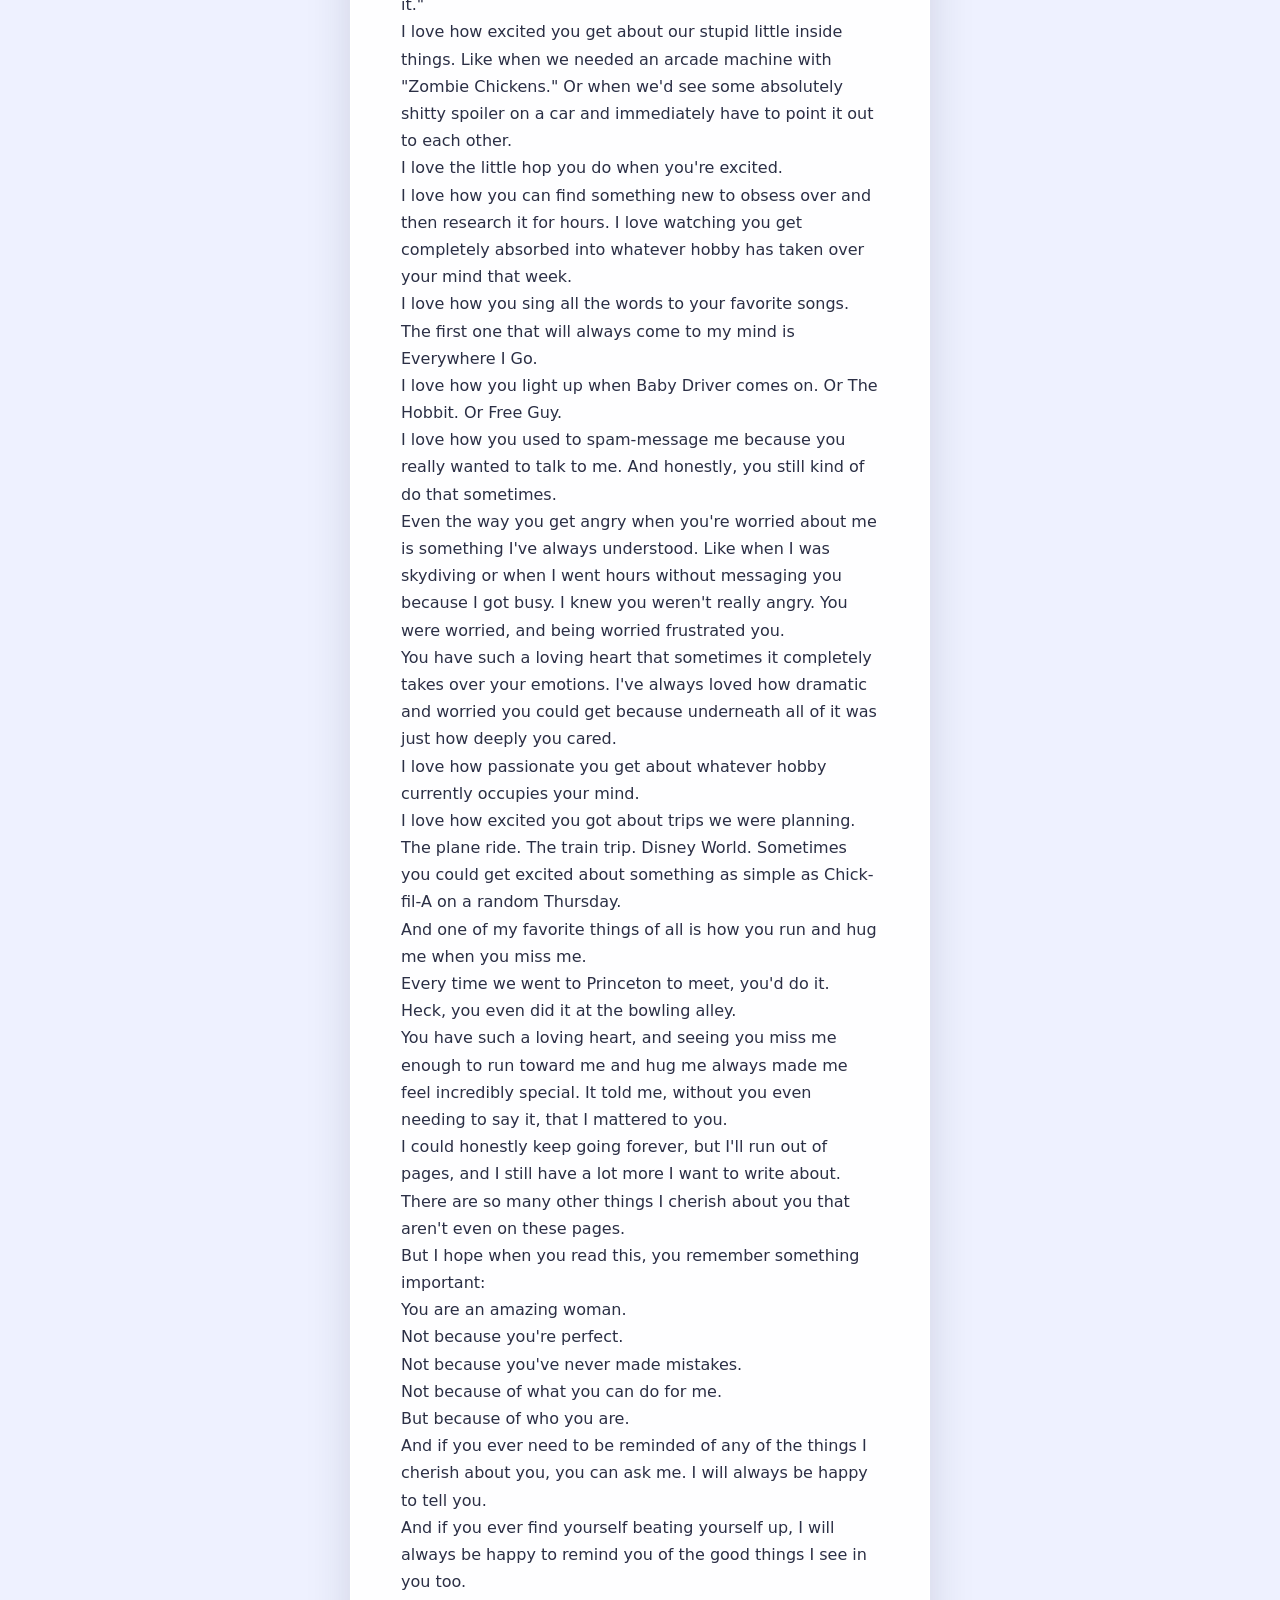
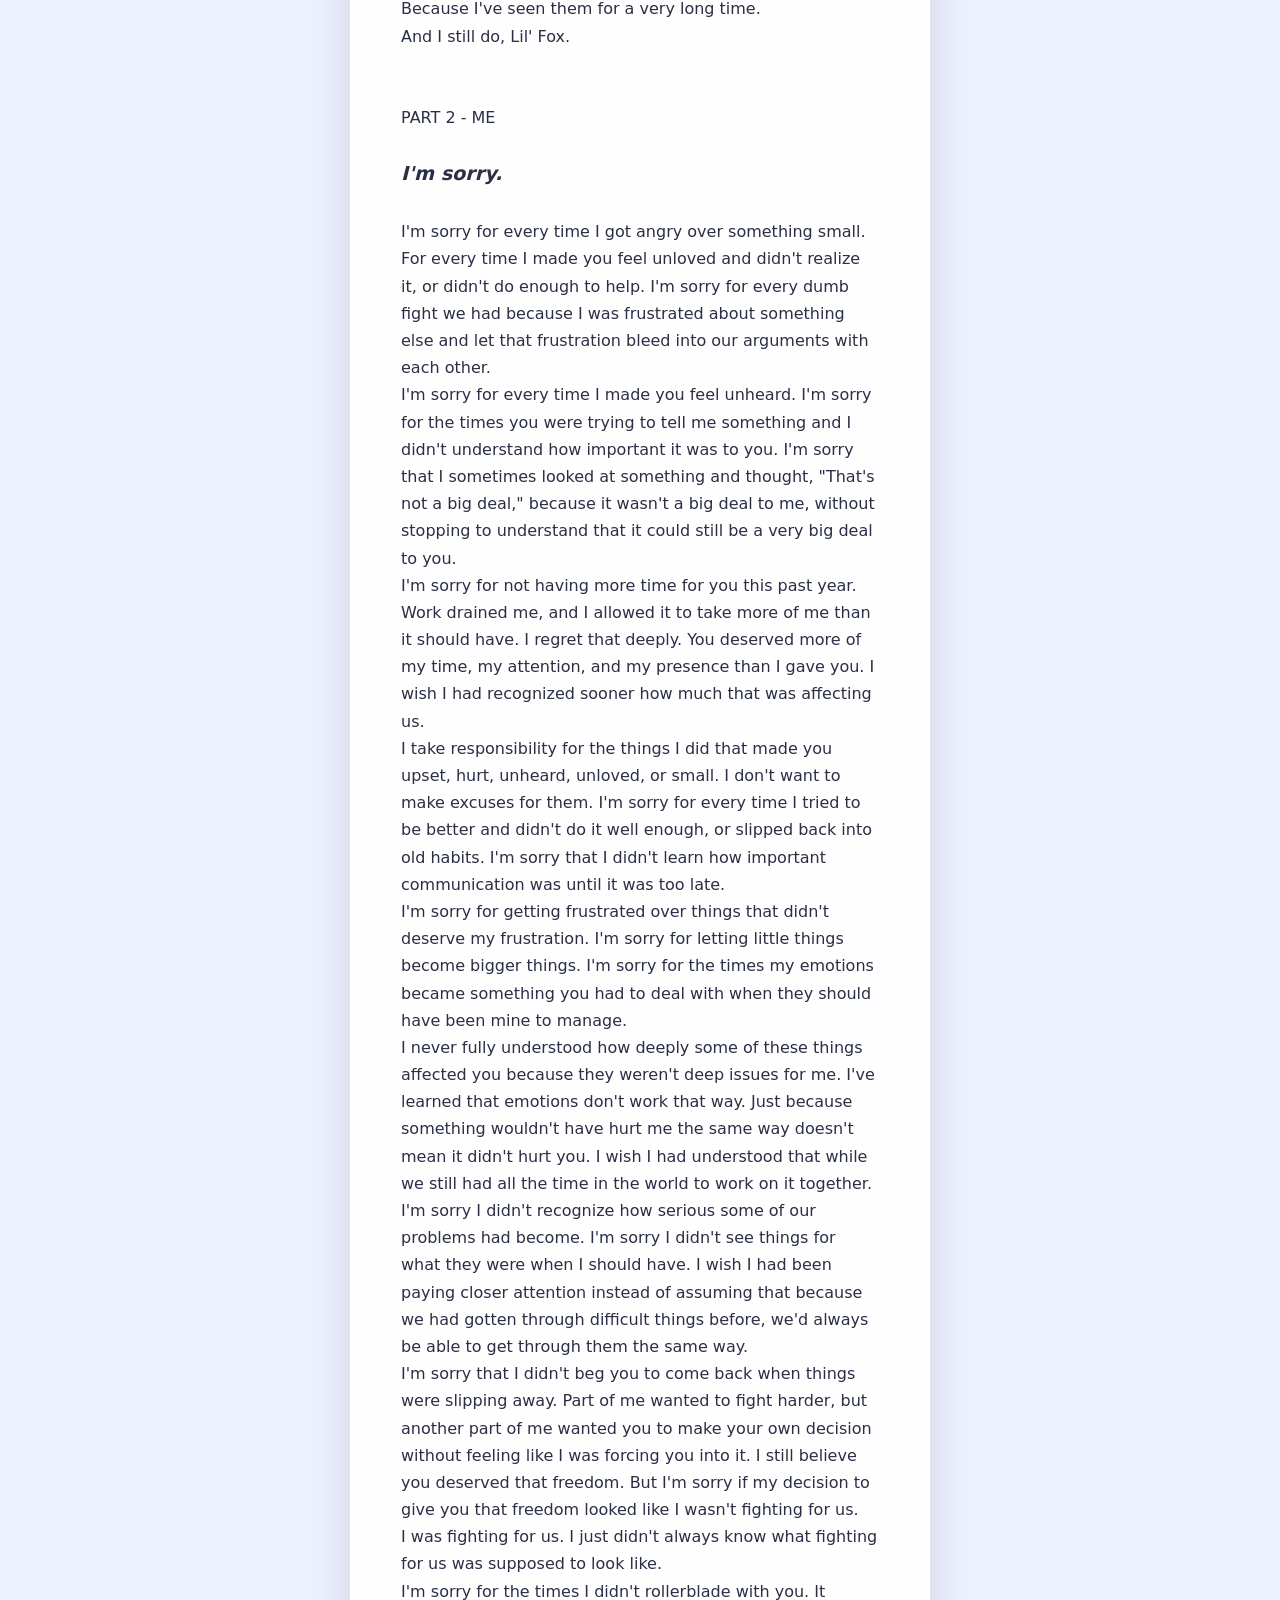
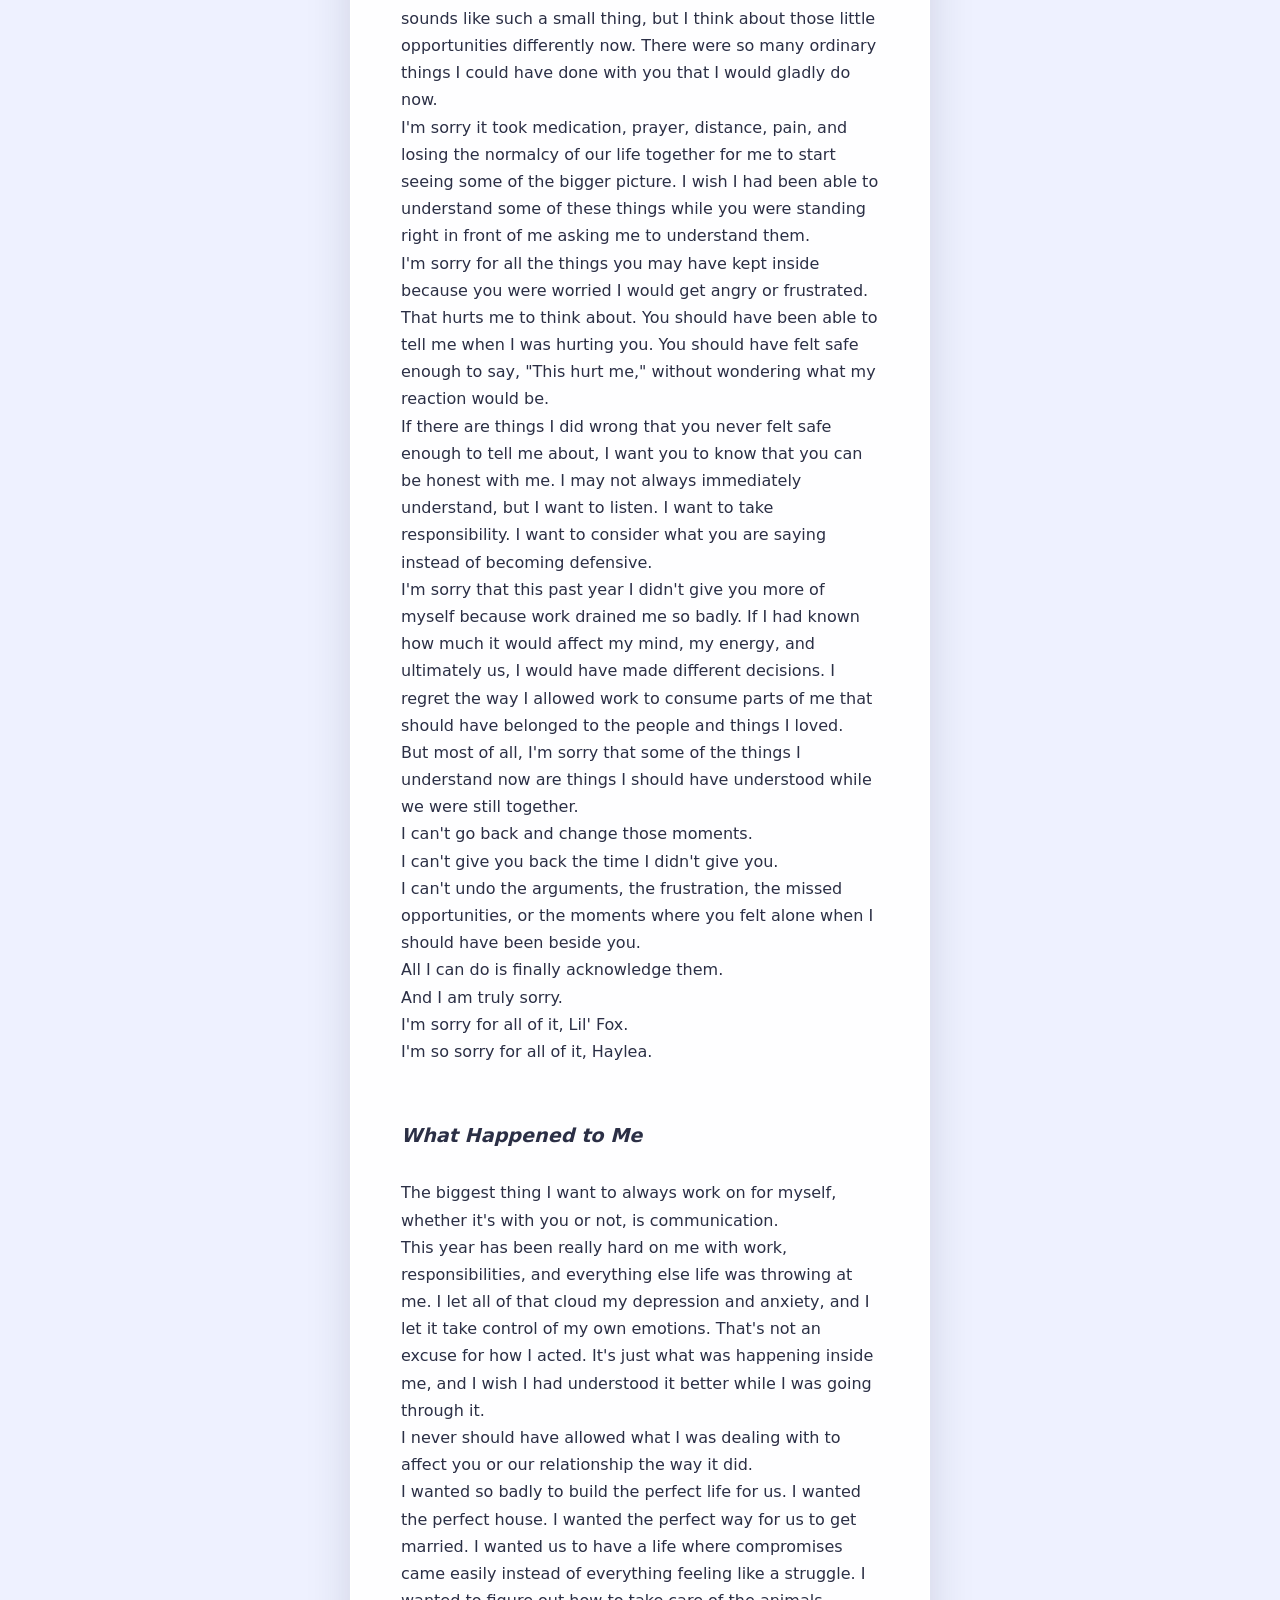
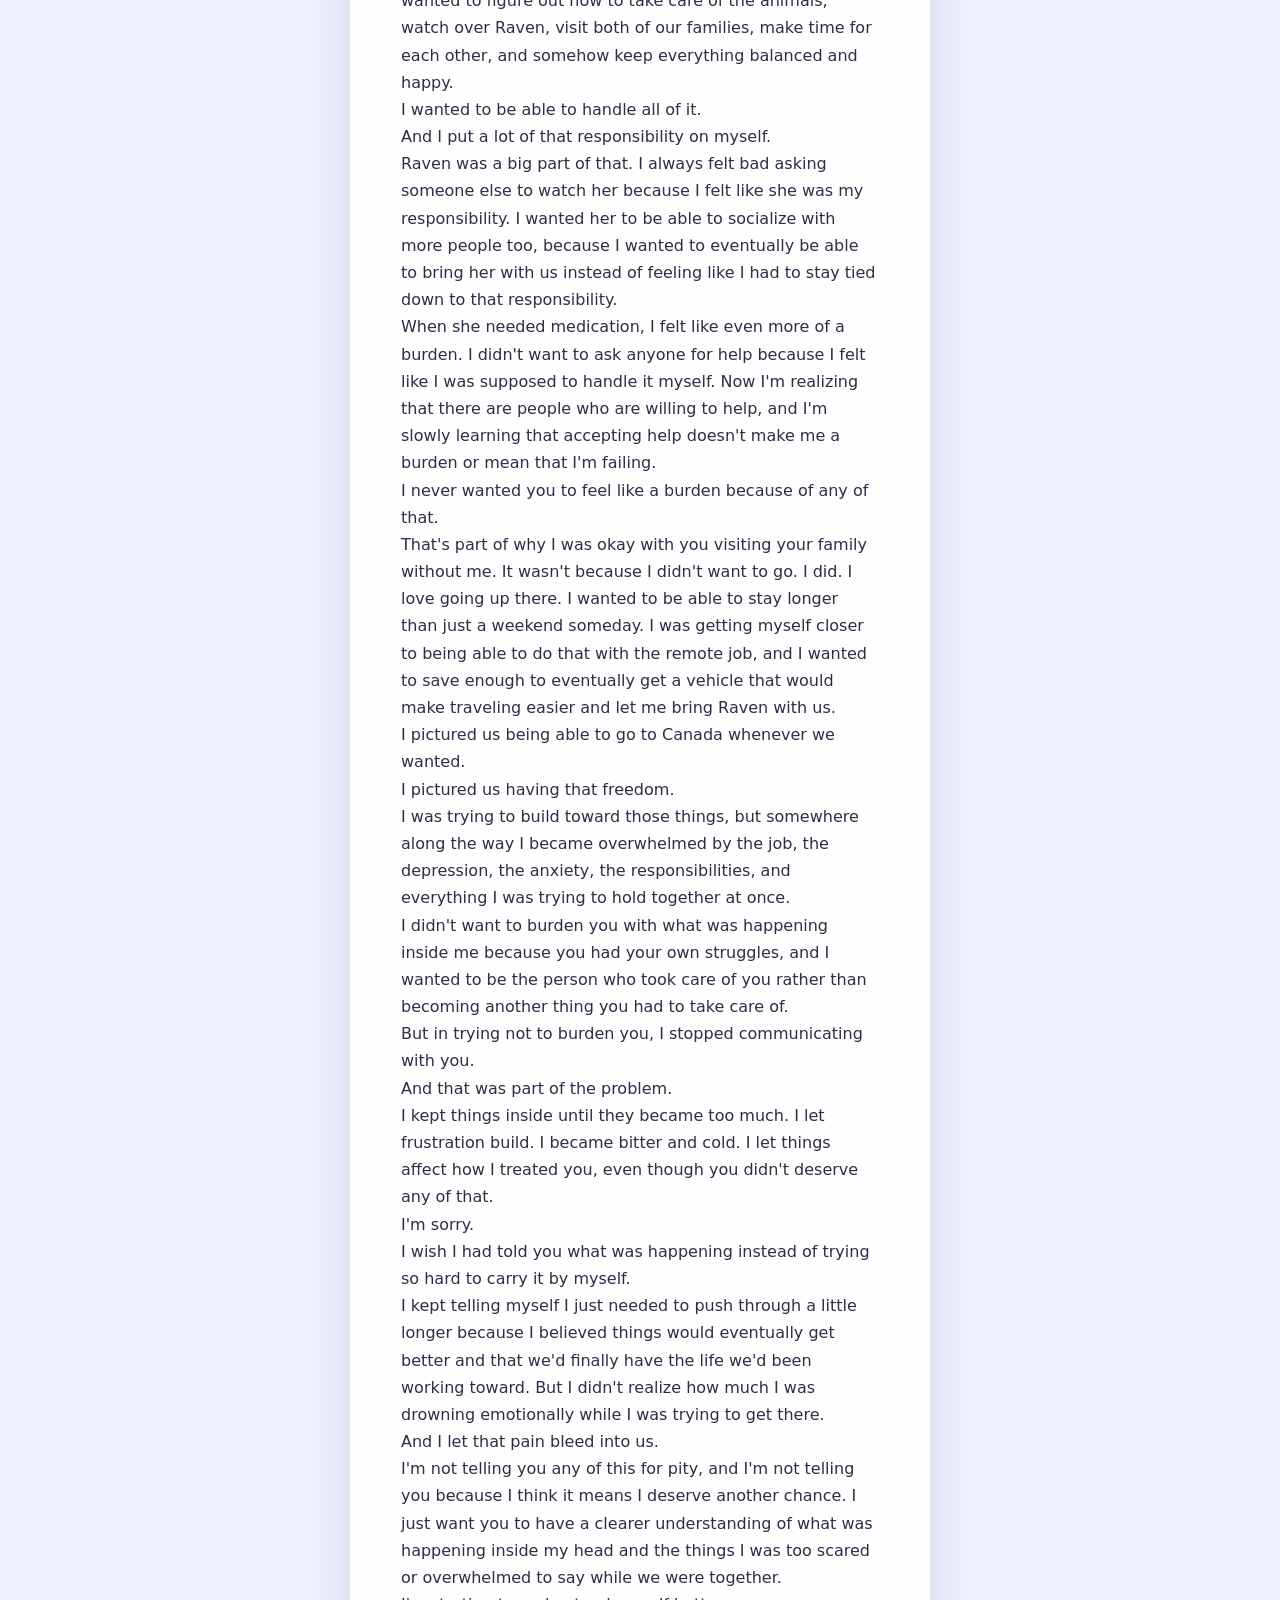
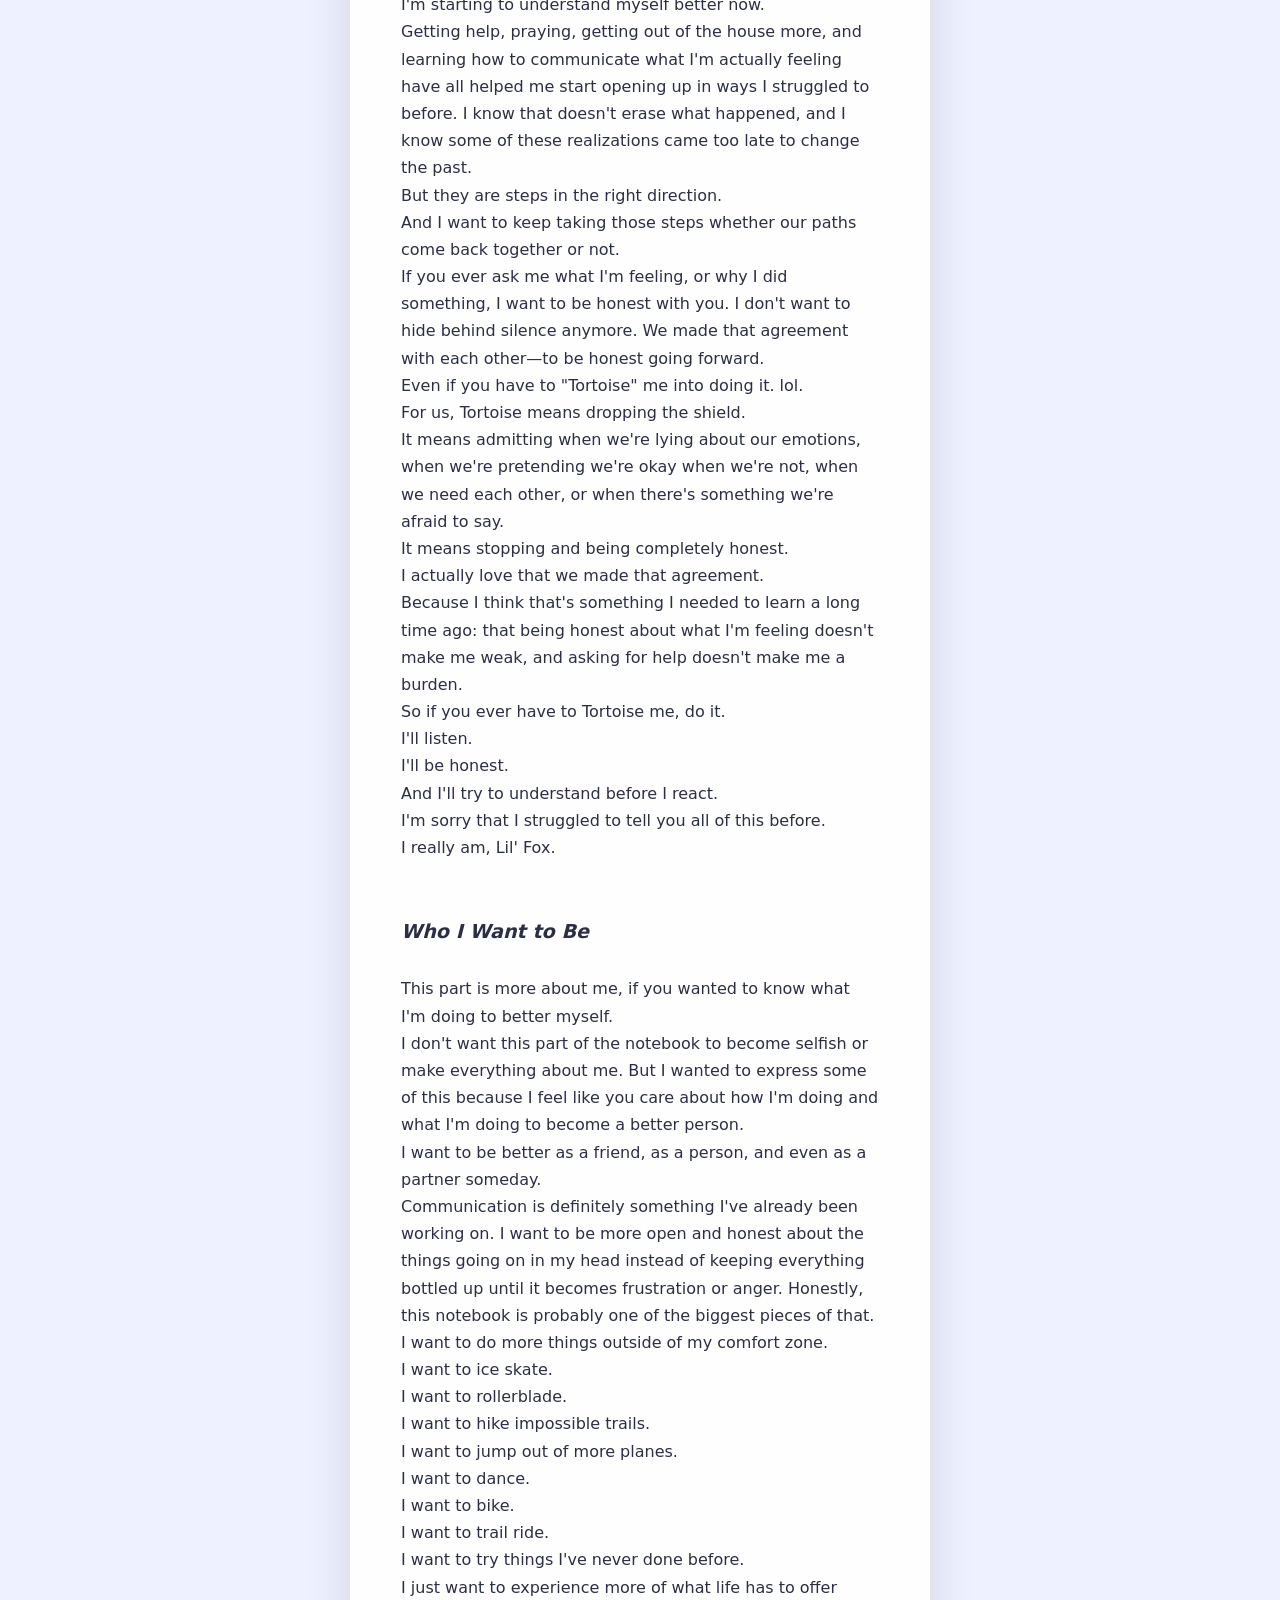
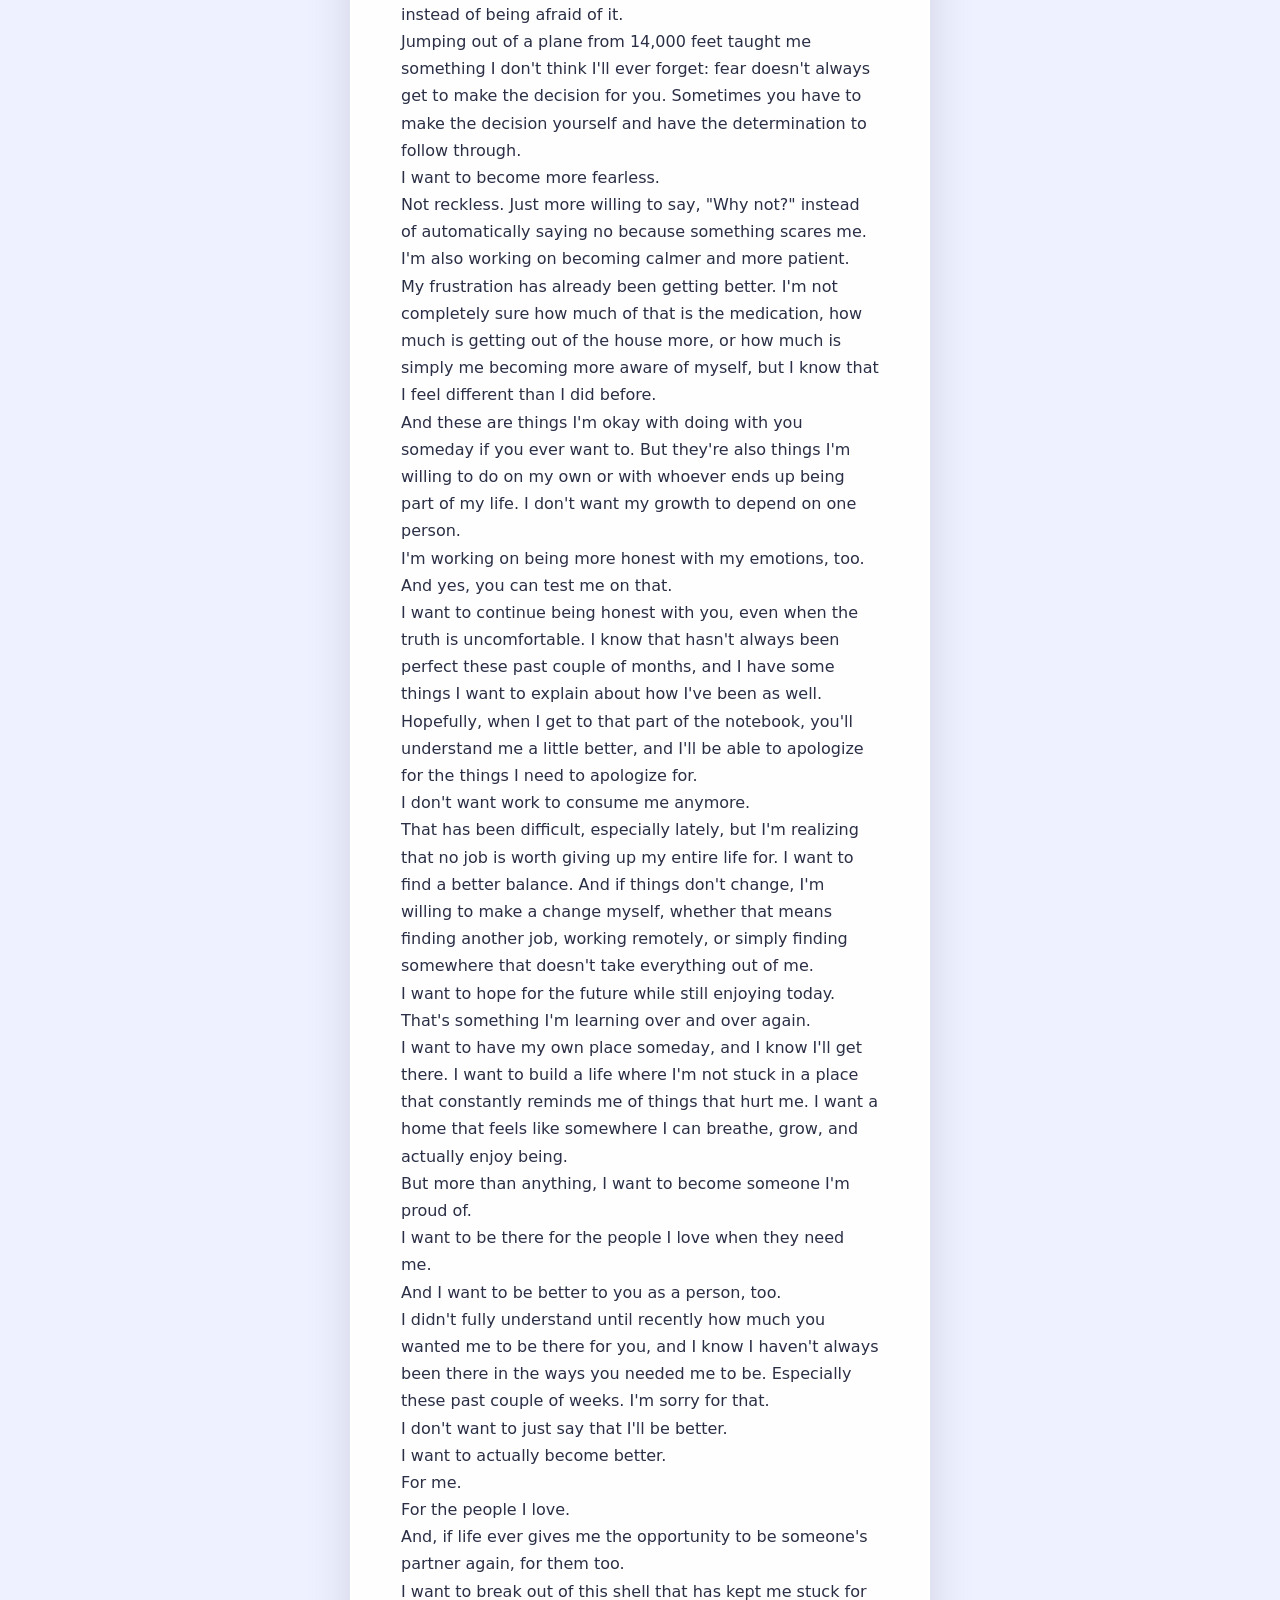
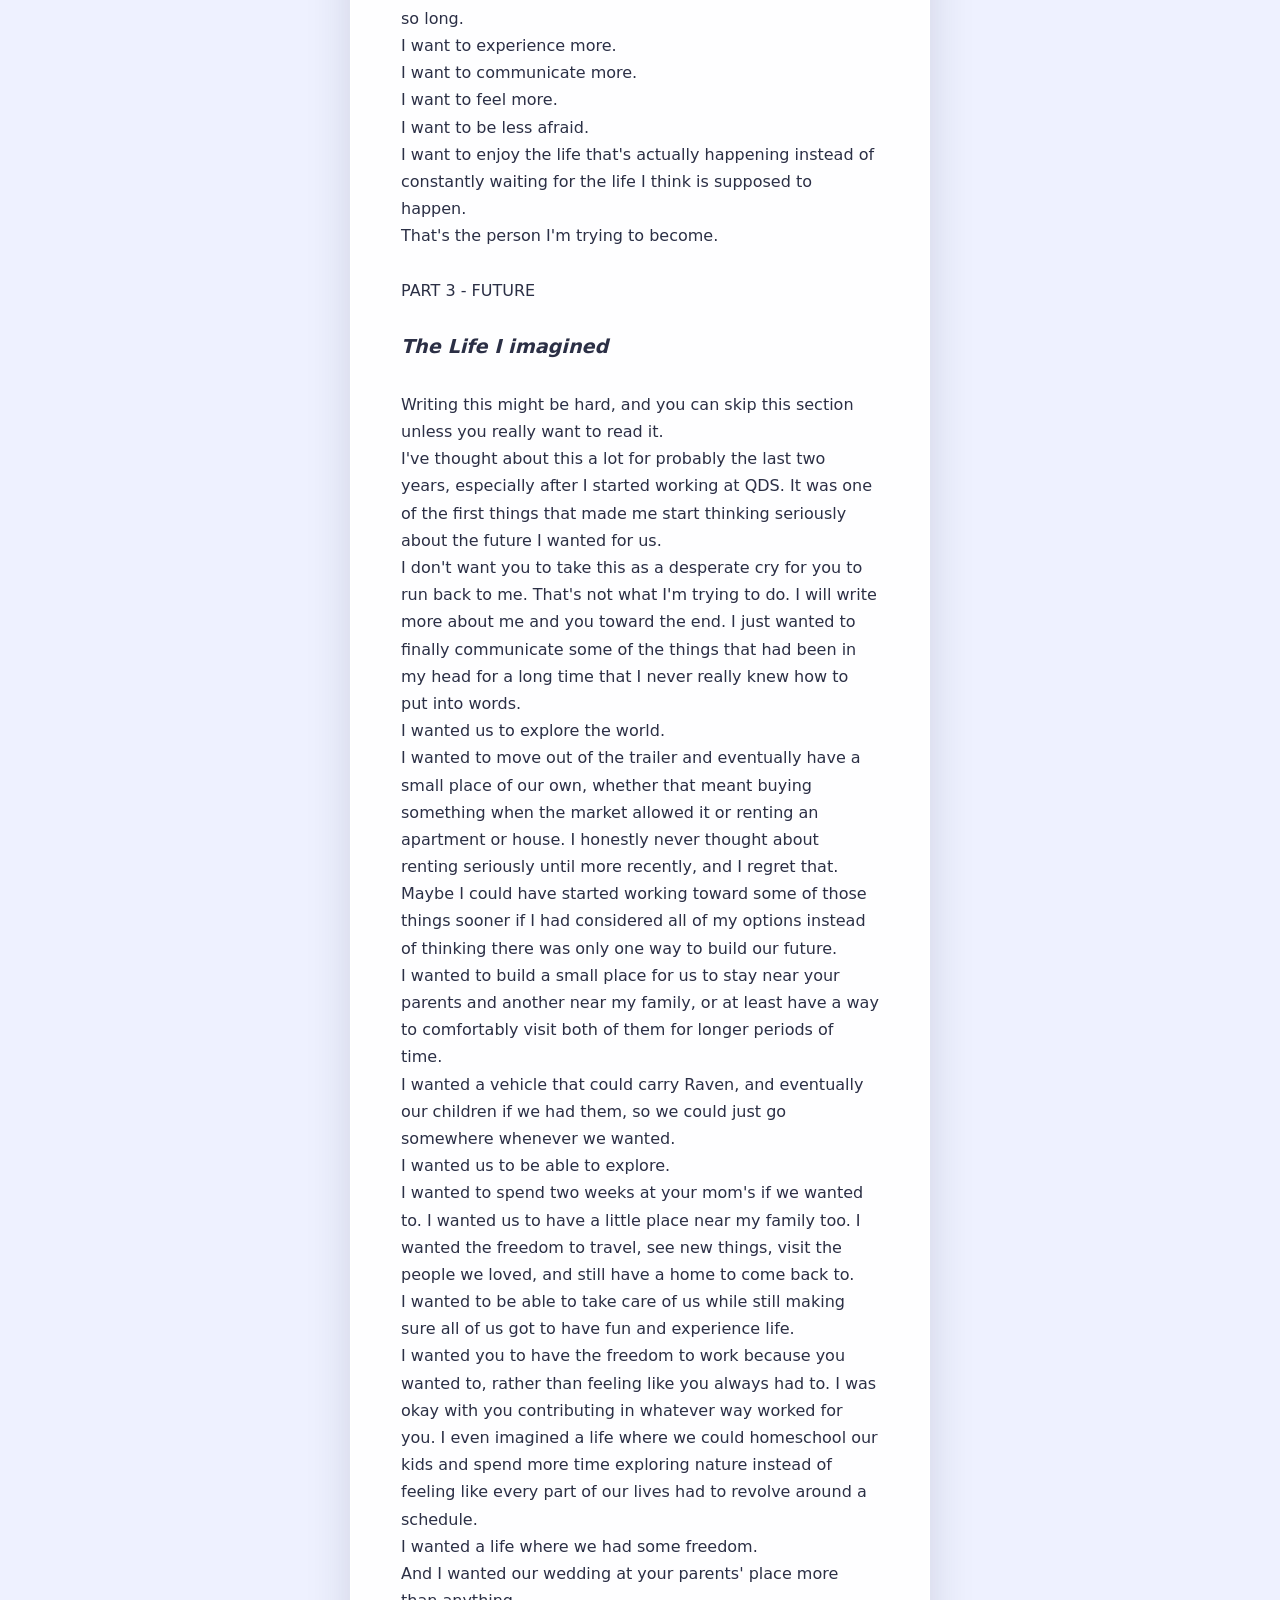
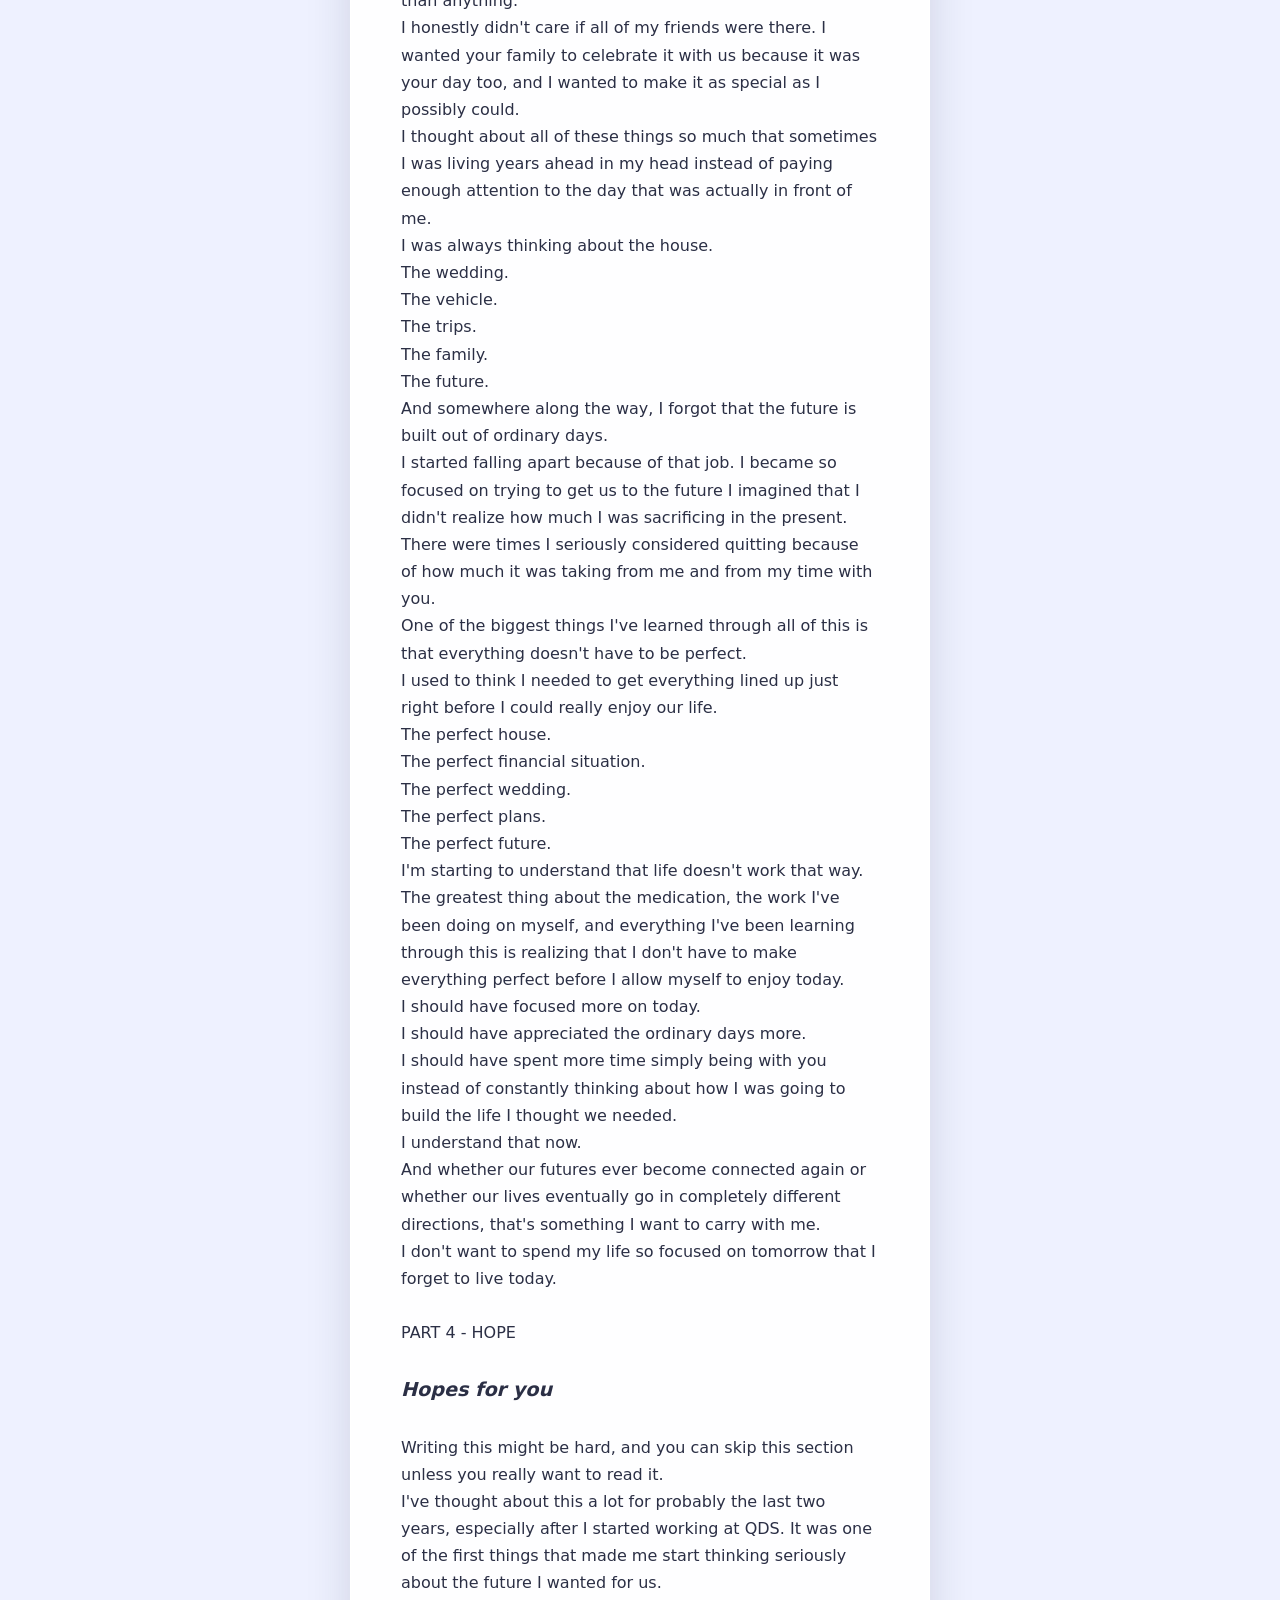
==== commit 8090a9b0: "Update" ====
--- a/journal.html
+++ b/journal.html
@@ -111,7 +111,7 @@
 
 PART 1 - WHO YOU ARE TO ME
 
-You mean a lot
+<strong style="font-size: 1.2em;"><em>You mean a lot</em></strong>
 
 During all that struggle I had this year with the job, there was one thing that never really went away. It was all the things I thought about to get me through it all.
 You.
@@ -182,7 +182,8 @@
 I'm so sorry for all of it, Haylea.
 
 
-What Happened to Me
+<strong style="font-size: 1.2em;"><em>What Happened to Me</em></strong>
+
 The biggest thing I want to always work on for myself, whether it's with you or not, is communication.
 This year has been really hard on me with work, responsibilities, and everything else life was throwing at me. I let all of that cloud my depression and anxiety, and I let it take control of my own emotions. That's not an excuse for how I acted. It's just what was happening inside me, and I wish I had understood it better while I was going through it.
 I never should have allowed what I was dealing with to affect you or our relationship the way it did.
@@ -224,7 +225,7 @@
 I really am, Lil' Fox. 
 
 
-Who I Want to Be
+<strong style="font-size: 1.2em;"><em>Who I Want to Be</em></strong>
 
 This part is more about me, if you wanted to know what I'm doing to better myself.
 I don't want this part of the notebook to become selfish or make everything about me. But I wanted to express some of this because I feel like you care about how I'm doing and what I'm doing to become a better person.
@@ -273,7 +274,7 @@
 
 PART 3 - FUTURE
 
-The Life I imagined
+<strong style="font-size: 1.2em;"><em>The Life I imagined</em></strong>
 
 Writing this might be hard, and you can skip this section unless you really want to read it.
 I've thought about this a lot for probably the last two years, especially after I started working at QDS. It was one of the first things that made me start thinking seriously about the future I wanted for us.
@@ -316,7 +317,7 @@
 
 PART 4 - HOPE
 
-Hopes for you
+<strong style="font-size: 1.2em;"><em>Hopes for you</em></strong>
 
 Writing this might be hard, and you can skip this section unless you really want to read it.
 I've thought about this a lot for probably the last two years, especially after I started working at QDS. It was one of the first things that made me start thinking seriously about the future I wanted for us.
